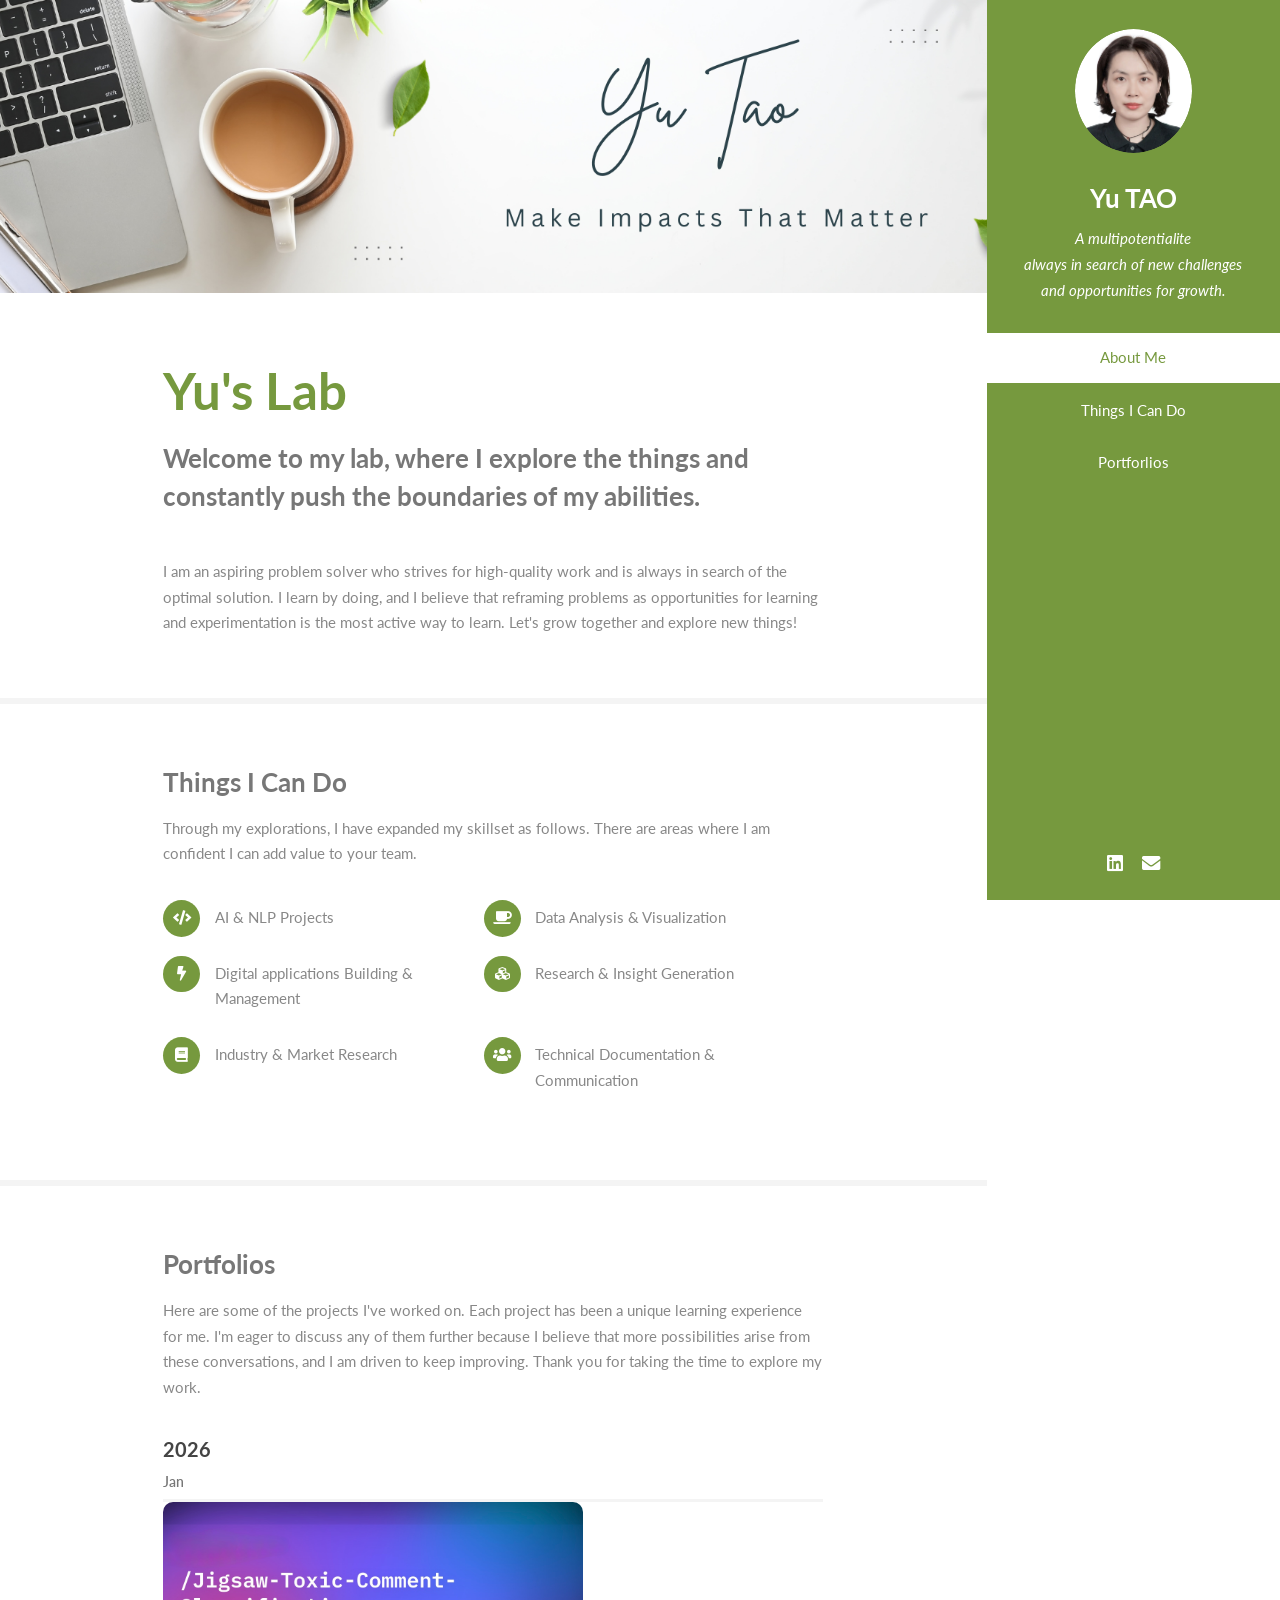
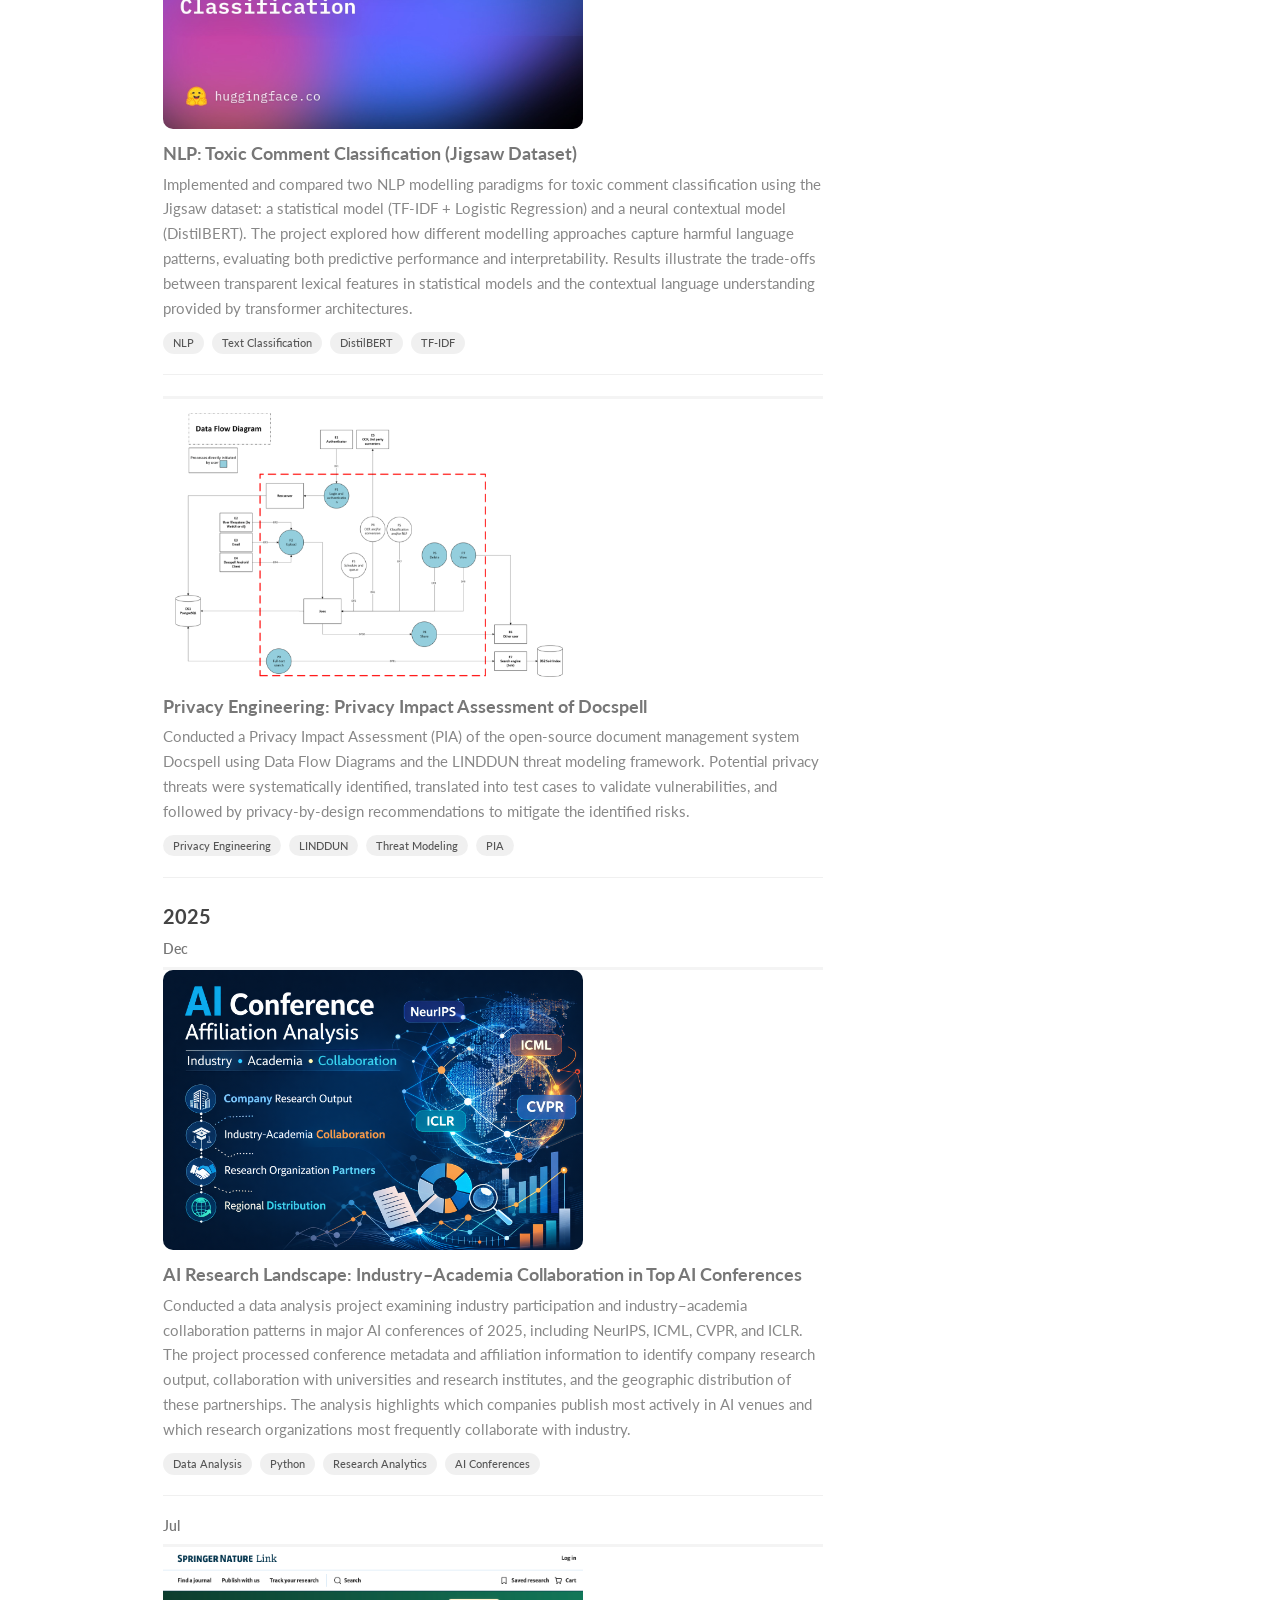
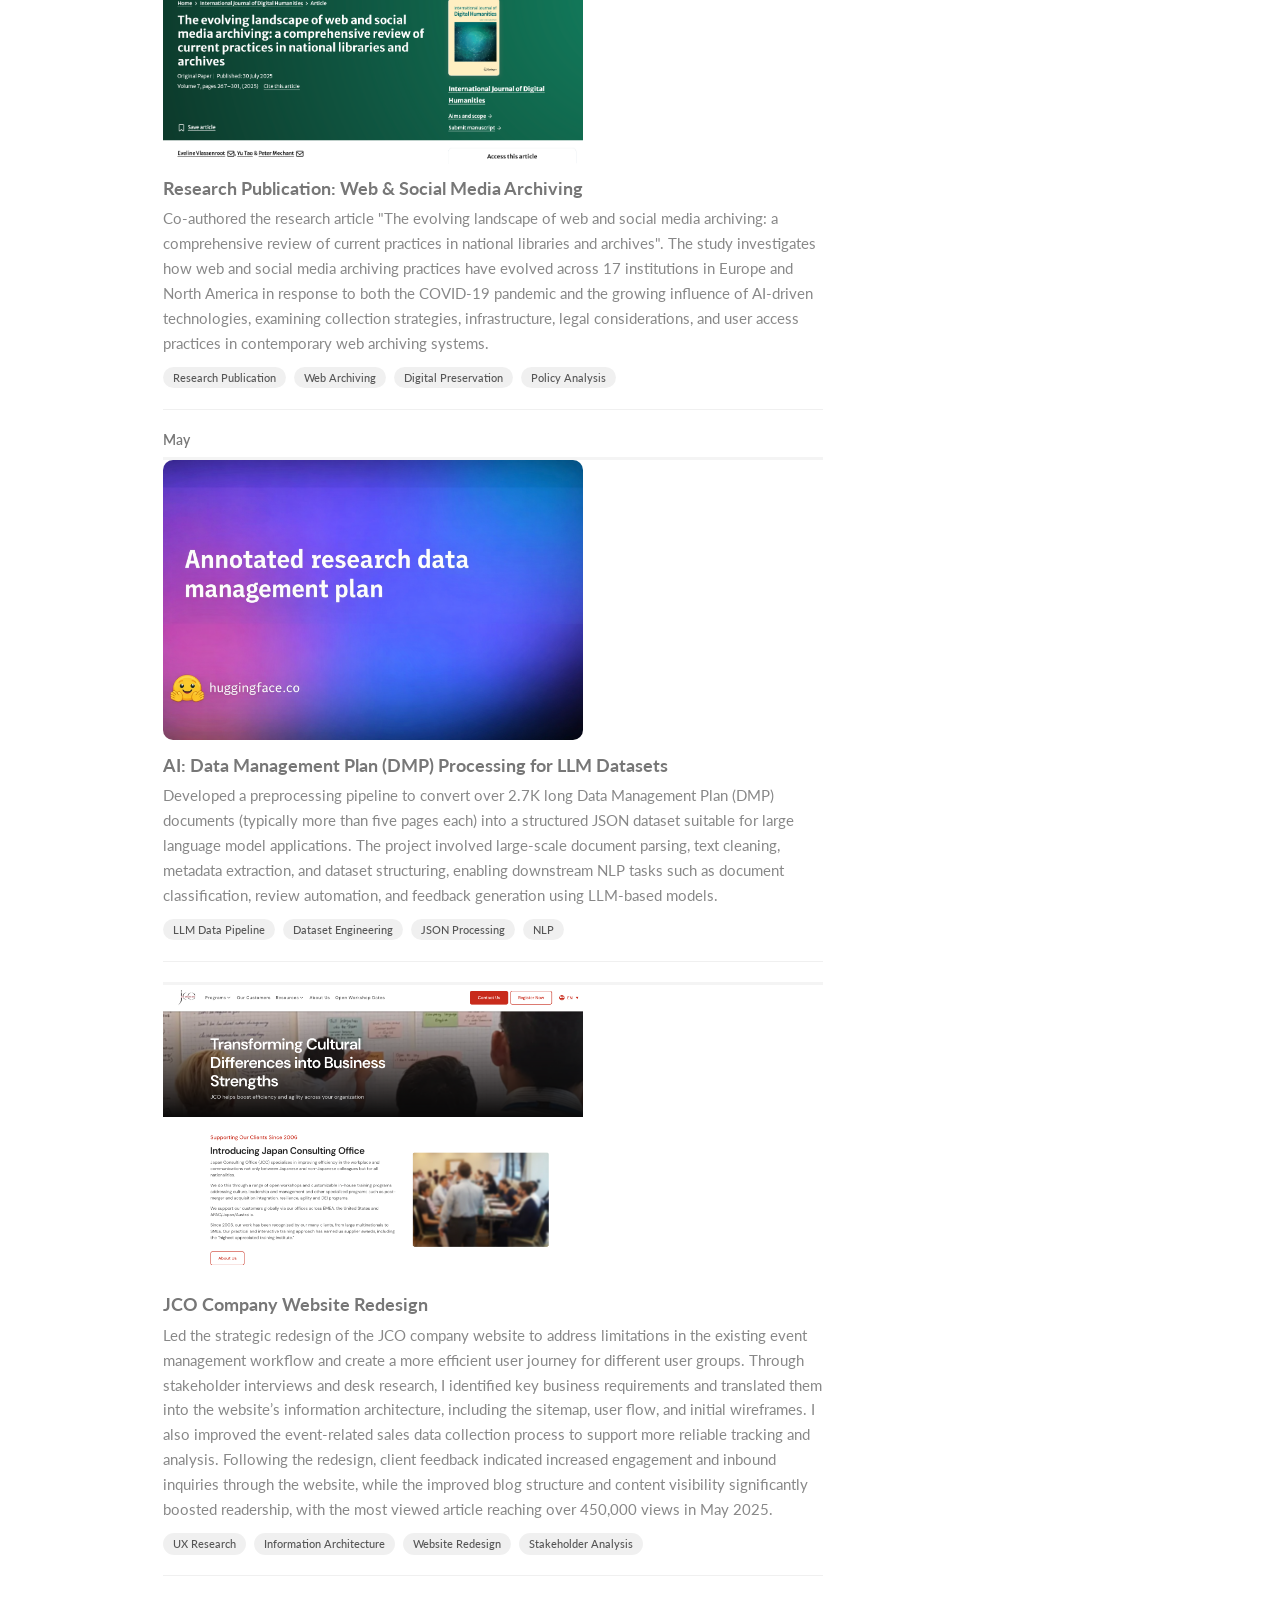
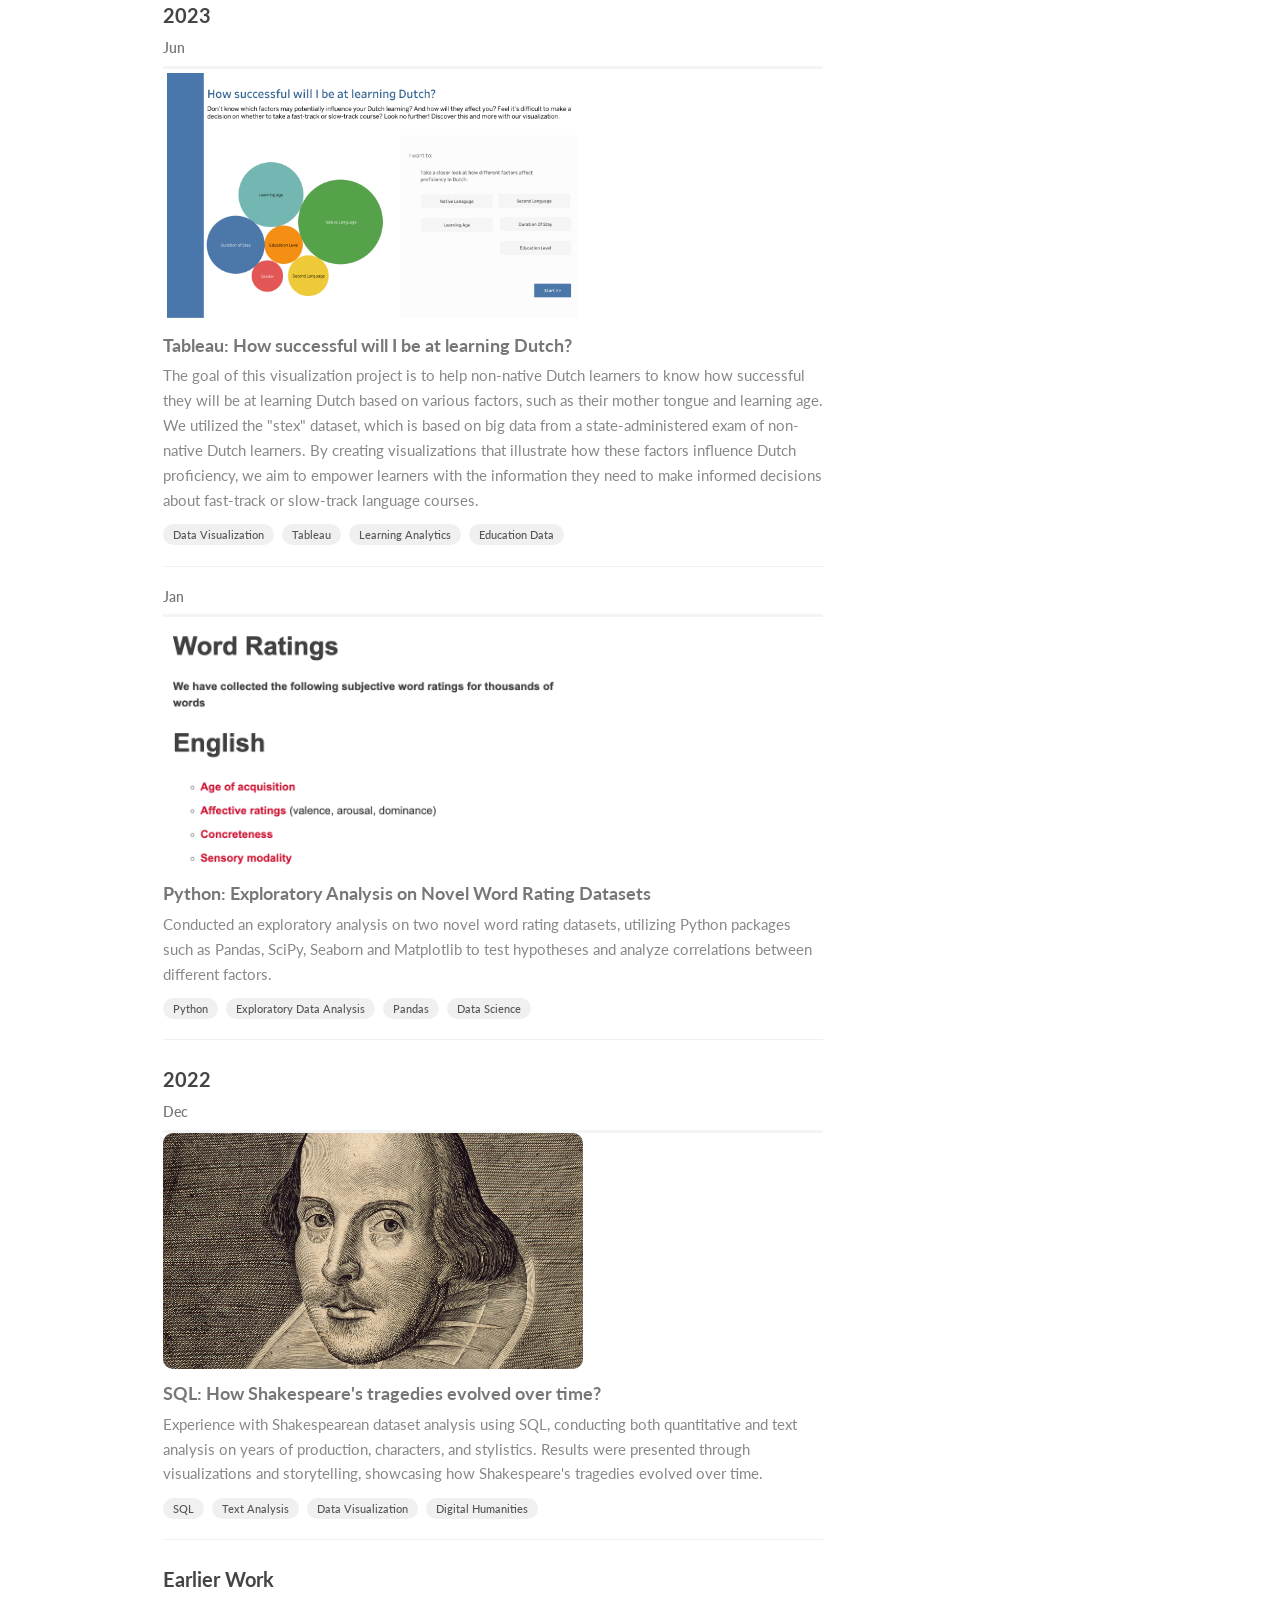
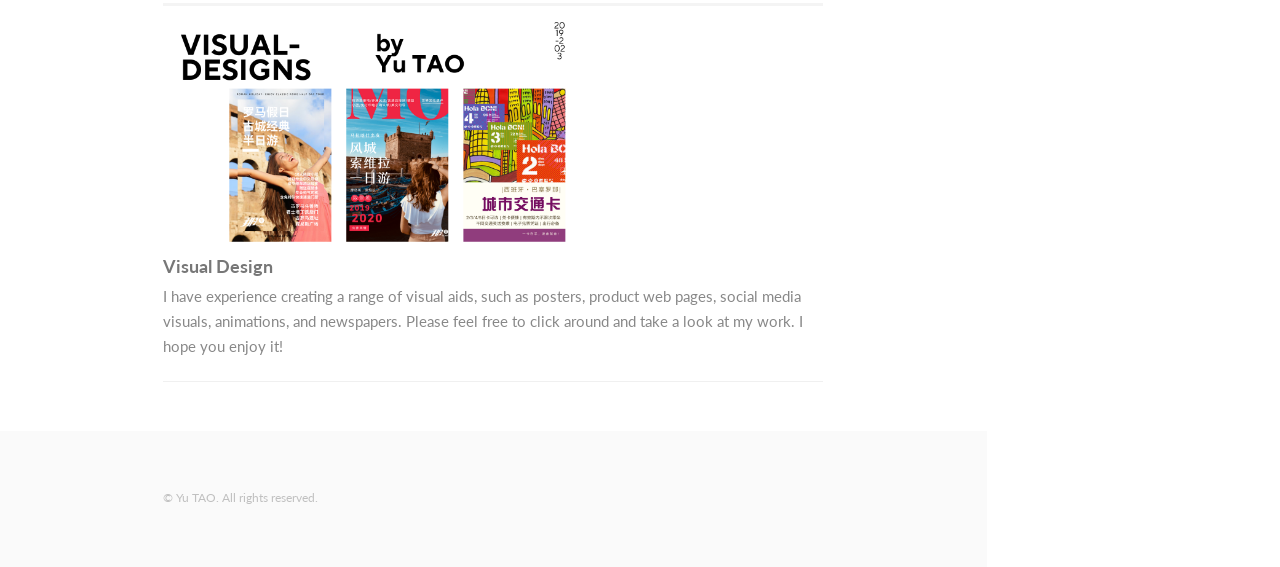
==== index.html @ f04fb4af "Add files via upload" ====
<!DOCTYPE HTML>
<!--
	Yu's Lab by HTML5 UP
	html5up.net | @ajlkn
	Free for personal and commercial use under the CCA 3.0 license (html5up.net/license)
-->
<html>
	<head>
		<title>Yu's Lab by HTML5 UP</title>
		<meta charset="utf-8" />
		<meta name="viewport" content="width=device-width, initial-scale=1, user-scalable=no" />
		<link rel="stylesheet" href="assets/css/main.css" />
	</head>
	<body class="is-preload">

		<!-- Header -->
			<section id="header">
				<header>
					<span class="image avatar"><img src="images/avatar.jpg" alt="" /></span>
					<h1 id="logo"><a href="#">Yu TAO</a></h1>
					<p>A multipotentialite<br /> always in search of new challenges and opportunities for growth.</p>
				</header>
				<nav id="nav">
					<ul>
						<li><a href="#one" class="active">About Me</a></li>
						<li><a href="#two">Things I Can Do</a></li>
						<li><a href="#three">Portforlios</a></li>
					</ul>
				</nav>
				<footer>
					<ul class="icons">
						<li><a href="https://www.linkedin.com/in/~yu-tao/" class="icon brands fa-linkedin"><span class="label">Linkedin</span></a></li>
						<li><a href="mailto:yu.tao@student.kuleuven.be " class="icon solid fa-envelope"><span class="label">Email</span></a></li>
					</ul>
				</footer>
			</section>

		<!-- Wrapper -->
			<div id="wrapper">

				<!-- Main -->
					<div id="main">

						<!-- One -->
							<section id="one">
								<div class="image main" data-position="center">
									<img src="images/banner.png" alt="" />
								</div>
								<div class="container">
									<header class="major">
										<h2>Yu's Lab</h2>
										<p>Welcome to my lab, where I explore the things and constantly push the boundaries of my abilities.</p>
									</header>
									<p>I am an aspiring problem solver who strives for high-quality work and is always in search of the optimal solution. I learn by doing, and I believe that reframing problems as opportunities for learning and experimentation is the most active way to learn. Let's grow together and explore new things!</p>
								</div>
							</section>

						<!-- Two -->
							<section id="two">
								<div class="container">
									<h3>Things I Can Do</h3>
									<p>Through my explorations, I have expanded my skillset as follows. There are areas where I am confident I can add value to your team.</p>
									<ul class="feature-icons">
										<li class="icon solid fa-code"> AI & NLP Projects </li>
										<li class="icon solid fa-coffee"> Data Analysis & Visualization </li>
										<li class="icon solid fa-bolt"> Digital applications Building & Management </li>
										<li class="icon solid fa-cubes"> Research & Insight Generation </li>
										<li class="icon solid fa-book"> Industry & Market Research </li>
										<li class="icon solid fa-users"> Technical Documentation & Communication </li>
									</ul>
								</div>
							</section>

						<!-- Three -->
							<section id="three">
								<div class="container">	
								<h3>Portfolios</h3>
								
								<p>
								Here are some of the projects I've worked on. Each project has been a unique learning experience for me.
								I'm eager to discuss any of them further because I believe that more possibilities arise from these
								conversations, and I am driven to keep improving. Thank you for taking the time to explore my work.
								</p>
								
								<div class="features">
								
								<div class="year-divider">2026</div>
								
								<div class="month-divider">Jan</div>
								
								<article>
								<a href="https://github.com/Yu-Tao-5/Recent-Work/blob/main/Jigsaw_Toxic_Comment_dataset_Yu_TAO.ipynb" class="image">
								<img src="images/Jigsaw-Toxic-Comment-Classification.jpg" alt="">
								</a>
								<div class="inner">
								<h4>
								<a href="https://github.com/Yu-Tao-5/Recent-Work/blob/main/Jigsaw_Toxic_Comment_dataset_Yu_TAO.ipynb">
								NLP: Toxic Comment Classification (Jigsaw Dataset)
								</a>
								</h4>
								<p>
								Implemented and compared two NLP modelling paradigms for toxic comment classification using the
								Jigsaw dataset: a statistical model (TF-IDF + Logistic Regression) and a neural contextual model
								(DistilBERT). The project explored how different modelling approaches capture harmful language
								patterns, evaluating both predictive performance and interpretability. Results illustrate the
								trade-offs between transparent lexical features in statistical models and the contextual language
								understanding provided by transformer architectures.
								</p>
								<div class="tags">
									<span>NLP</span>
									<span>Text Classification</span>
									<span>DistilBERT</span>
									<span>TF-IDF</span>
								</div>
								</div>
								</article>

								<article>
								<a href="https://github.com/Yu-Tao-5/Recent-Work/blob/main/dospell%20-%20group26_merged.pdf" class="image">
								<img src="images/privacy.jpg" alt="">
								</a>
								<div class="inner">
								<h4>
								<a href="https://github.com/Yu-Tao-5/Recent-Work/blob/main/dospell%20-%20group26_merged.pdf">
								Privacy Engineering: Privacy Impact Assessment of Docspell
								</a>
								</h4>
								<p>
								Conducted a Privacy Impact Assessment (PIA) of the open-source document management system Docspell
								using Data Flow Diagrams and the LINDDUN threat modeling framework. Potential privacy threats were
								systematically identified, translated into test cases to validate vulnerabilities, and followed by
								privacy-by-design recommendations to mitigate the identified risks.
								</p>
								<div class="tags">
									<span>Privacy Engineering</span>
									<span>LINDDUN</span>
									<span>Threat Modeling</span>
									<span>PIA</span>
									</div>
								</div>
								</article>
								
								<div class="year-divider">2025</div>
								
								<div class="month-divider">Dec</div>
								
								<article>
								<a href="https://github.com/Yu-Tao-5/Recent-Work/tree/main/conference-analysis" class="image">
								<img src="images/AI-conference-analysis.jpg" alt="">
								</a>
								<div class="inner">
								<h4>
								<a href="https://github.com/Yu-Tao-5/Recent-Work/tree/main/conference-analysis">
								AI Research Landscape: Industry–Academia Collaboration in Top AI Conferences
								</a>
								</h4>
								<p>
								Conducted a data analysis project examining industry participation and industry–academia 
								collaboration patterns in major AI conferences of 2025, including NeurIPS, ICML, CVPR, and ICLR. 
								The project processed conference metadata and affiliation information to identify company 
								research output, collaboration with universities and research institutes, and the geographic 
								distribution of these partnerships. The analysis highlights which companies publish most actively in AI venues and which 
								research organizations most frequently collaborate with industry.
								</p>
								<div class="tags">
									<span>Data Analysis</span>
									<span>Python</span>
									<span>Research Analytics</span>
									<span>AI Conferences</span>
									</div>
								</div>
								</article>
								
								<div class="month-divider">Jul</div>
								
								<article>
								<a href="https://rdcu.be/eyBNk" class="image">
								<img src="images/digital-archiving.jpg" alt="">
								</a>
								<div class="inner">
								<h4>
								<a href="https://rdcu.be/eyBNk">
								Research Publication: Web & Social Media Archiving
								</a>
								</h4>
								<p>
								Co-authored the research article "The evolving landscape of web and social media archiving:
								a comprehensive review of current practices in national libraries and archives".
								The study investigates how web and social media archiving practices have evolved across
								17 institutions in Europe and North America in response to both the COVID-19 pandemic
								and the growing influence of AI-driven technologies, examining collection strategies,
								infrastructure, legal considerations, and user access practices in contemporary web archiving systems.
								</p>
								<div class="tags">
									<span>Research Publication</span>
									<span>Web Archiving</span>
									<span>Digital Preservation</span>
									<span>Policy Analysis</span>
									</div>
								</div>
								</article>
								
								
								<div class="month-divider">May</div>

								<article>
								<a href="https://github.com/Yu-Tao-5/DMP" class="image">
								<img src="images/DMP-AI-Processing.jpg" alt="">
								</a>
								<div class="inner">
								<h4>
								<a href="https://github.com/Yu-Tao-5/DMP">
								AI: Data Management Plan (DMP) Processing for LLM Datasets
								</a>
								</h4>
								<p>
								Developed a preprocessing pipeline to convert over 2.7K long Data Management Plan (DMP) documents 
								(typically more than five pages each) into a structured JSON dataset suitable for large language 
								model applications. The project involved large-scale document parsing, text cleaning, metadata 
								extraction, and dataset structuring, enabling downstream NLP tasks such as document classification, 
								review automation, and feedback generation using LLM-based models.
								</p>
								<div class="tags">
									<span>LLM Data Pipeline</span>
									<span>Dataset Engineering</span>
									<span>JSON Processing</span>
									<span>NLP</span>
									</div>
								</div>
								</article>
								
								<article>
								<a href="https://www.japanconsultingoffice.com" class="image">
								<img src="images/jco.jpg" alt="">
								</a>
								<div class="inner">
								<h4>
								<a href="https://www.japanconsultingoffice.com">
								JCO Company Website Redesign
								</a>
								</h4>
								<p>
								Led the strategic redesign of the JCO company website to address limitations in the existing event
								management workflow and create a more efficient user journey for different user groups. Through
								stakeholder interviews and desk research, I identified key business requirements and translated them
								into the website’s information architecture, including the sitemap, user flow, and initial wireframes.
								I also improved the event-related sales data collection process to support more reliable tracking and
								analysis. Following the redesign, client feedback indicated increased engagement and inbound inquiries
								through the website, while the improved blog structure and content visibility significantly boosted
								readership, with the most viewed article reaching over 450,000 views in May 2025.
								</p>
								<div class="tags">
									<span>UX Research</span>
									<span>Information Architecture</span>
									<span>Website Redesign</span>
									<span>Stakeholder Analysis</span>
									</div>
								</div>
								</article>
								
								
								<div class="year-divider">2023</div>
								
								<div class="month-divider">Jun</div>
								
								<article>
								<a href="https://github.com/Yu-Tao-5/Recent-Work/tree/main/Data_Visualization_Project" class="image">
								<img src="images/pic05.png" alt="">
								</a>
								<div class="inner">
								<h4>
								<a href="https://github.com/Yu-Tao-5/Recent-Work/tree/main/Data_Visualization_Project">
								Tableau: How successful will I be at learning Dutch?
								</a>
								</h4>
								<p>
								The goal of this visualization project is to help non-native Dutch learners to know how successful
								they will be at learning Dutch based on various factors, such as their mother tongue and learning age.
								We utilized the "stex" dataset, which is based on big data from a state-administered exam of non-native
								Dutch learners. By creating visualizations that illustrate how these factors influence Dutch
								proficiency, we aim to empower learners with the information they need to make informed decisions
								about fast-track or slow-track language courses.
								</p>
								<div class="tags">
									<span>Data Visualization</span>
									<span>Tableau</span>
									<span>Learning Analytics</span>
									<span>Education Data</span>
									</div>
								</div>
								</article>
								
								
								<div class="month-divider">Jan</div>
								
								<article>
								<a href="https://github.com/Yu-Tao-5/Recent-Work/blob/main/Project_Yu_TAO.ipynb" class="image">
								<img src="images/pic02.png" alt="">
								</a>
								<div class="inner">
								<h4>
								<a href="https://github.com/Yu-Tao-5/Recent-Work/blob/main/Project_Yu_TAO.ipynb">
								Python: Exploratory Analysis on Novel Word Rating Datasets
								</a>
								</h4>
								<p>
								Conducted an exploratory analysis on two novel word rating datasets, utilizing Python packages such
								as Pandas, SciPy, Seaborn and Matplotlib to test hypotheses and analyze correlations between
								different factors.
								</p>
								<div class="tags">
									<span>Python</span>
									<span>Exploratory Data Analysis</span>
									<span>Pandas</span>
									<span>Data Science</span>
									</div>
								</div>
								</article>
								
								
								<div class="year-divider">2022</div>
								
								<div class="month-divider">Dec</div>
								
								<article>
								<a href="https://github.com/Yu-Tao-5/Recent-Work/blob/main/Final_Project_Shakespeare.ipynb" class="image">
								<img src="images/pic01.jpg" alt="">
								</a>
								<div class="inner">
								<h4>
								<a href="https://github.com/Yu-Tao-5/Recent-Work/blob/main/Final_Project_Shakespeare.ipynb">
								SQL: How Shakespeare's tragedies evolved over time?
								</a>
								</h4>
								<p>
								Experience with Shakespearean dataset analysis using SQL, conducting both quantitative and text
								analysis on years of production, characters, and stylistics. Results were presented through
								visualizations and storytelling, showcasing how Shakespeare's tragedies evolved over time.
								</p>
								<div class="tags">
									<span>SQL</span>
									<span>Text Analysis</span>
									<span>Data Visualization</span>
									<span>Digital Humanities</span>
									</div>
								</div>
								</article>
								
								
								<div class="year-divider">Earlier Work</div>
								
								<article>
								<a href="https://yutao.my.canva.site" class="image">
								<img src="images/pic06.png" alt="">
								</a>
								<div class="inner">
								<h4>
								<a href="https://yutao.my.canva.site">
								Visual Design
								</a>
								</h4>
								<p>
								I have experience creating a range of visual aids, such as posters, product web pages,
								social media visuals, animations, and newspapers. Please feel free to click around and
								take a look at my work. I hope you enjoy it!
								</p>
								</div>
								</article>
								
								
								</div>
								</div>
								</section>

						<!-- Five -->
						<!--
							<section id="five">
								<div class="container">
									<h3>Elements</h3>
									<section>
										<h4>Text</h4>
							
										<p>This is <b>bold</b> and this is <strong>strong</strong>. This is <i>italic</i> and this is <em>emphasized</em>.
										This is <sup>superscript</sup> text and this is <sub>subscript</sub> text.
										This is <u>underlined</u> and this is code: <code>for (;;) { ... }</code>. Finally, <a href="#">this is a link</a>.</p>
										<hr />
										<header>
											<h4>Heading with a Subtitle</h4>
											<p>Lorem ipsum dolor sit amet nullam id egestas urna aliquam</p>
										</header>
										<p>Nunc lacinia ante nunc ac lobortis. Interdum adipiscing gravida odio porttitor sem non mi integer non faucibus ornare mi ut ante amet placerat aliquet. Volutpat eu sed ante lacinia sapien lorem accumsan varius montes viverra nibh in adipiscing blandit tempus accumsan.</p>
										<header>
											<h5>Heading with a Subtitle</h5>
											<p>Lorem ipsum dolor sit amet nullam id egestas urna aliquam</p>
										</header>
										<p>Nunc lacinia ante nunc ac lobortis. Interdum adipiscing gravida odio porttitor sem non mi integer non faucibus ornare mi ut ante amet placerat aliquet. Volutpat eu sed ante lacinia sapien lorem accumsan varius montes viverra nibh in adipiscing blandit tempus accumsan.</p>
										<hr />
										<h2>Heading Level 2</h2>
										<h3>Heading Level 3</h3>
										<h4>Heading Level 4</h4>
										<h5>Heading Level 5</h5>
										<h6>Heading Level 6</h6>
										<hr />
										<h5>Blockquote</h5>
										<blockquote>Fringilla nisl. Donec accumsan interdum nisi, quis tincidunt felis sagittis eget tempus euismod. Vestibulum ante ipsum primis in faucibus vestibulum. Blandit adipiscing eu felis iaculis volutpat ac adipiscing accumsan faucibus. Vestibulum ante ipsum primis in faucibus lorem ipsum dolor sit amet nullam adipiscing eu felis.</blockquote>
										<h5>Preformatted</h5>
										<pre><code>i = 0;

while (!deck.isInOrder()) {
    print 'Iteration ' + i;
    deck.shuffle();
    i++;
}

print 'It took ' + i + ' iterations to sort the deck.';</code></pre>
									</section>

									<section>
										<h4>Lists</h4>
										<div class="row">
											<div class="col-6 col-12-xsmall">
												<h5>Unordered</h5>
												<ul>
													<li>Dolor pulvinar etiam magna etiam.</li>
													<li>Sagittis adipiscing lorem eleifend.</li>
													<li>Felis enim feugiat dolore viverra.</li>
												</ul>
												<h5>Alternate</h5>
												<ul class="alt">
													<li>Dolor pulvinar etiam magna etiam.</li>
													<li>Sagittis adipiscing lorem eleifend.</li>
													<li>Felis enim feugiat dolore viverra.</li>
												</ul>
											</div>
											<div class="col-6 col-12-xsmall">
												<h5>Ordered</h5>
												<ol>
													<li>Dolor pulvinar etiam magna etiam.</li>
													<li>Etiam vel felis at lorem sed viverra.</li>
													<li>Felis enim feugiat dolore viverra.</li>
													<li>Dolor pulvinar etiam magna etiam.</li>
													<li>Etiam vel felis at lorem sed viverra.</li>
													<li>Felis enim feugiat dolore viverra.</li>
												</ol>
												<h5>Icons</h5>
												<ul class="icons">
													<li><a href="#" class="icon brands fa-twitter"><span class="label">Twitter</span></a></li>
													<li><a href="#" class="icon brands fa-facebook-f"><span class="label">Facebook</span></a></li>
													<li><a href="#" class="icon brands fa-instagram"><span class="label">Instagram</span></a></li>
													<li><a href="#" class="icon brands fa-github"><span class="label">Github</span></a></li>
													<li><a href="#" class="icon brands fa-dribbble"><span class="label">Dribbble</span></a></li>
													<li><a href="#" class="icon brands fa-tumblr"><span class="label">Tumblr</span></a></li>
												</ul>
											</div>
										</div>
										<h5>Actions</h5>
										<ul class="actions">
											<li><a href="#" class="button primary">Default</a></li>
											<li><a href="#" class="button">Default</a></li>
											<li><a href="#" class="button alt">Default</a></li>
										</ul>
										<ul class="actions small">
											<li><a href="#" class="button primary small">Small</a></li>
											<li><a href="#" class="button small">Small</a></li>
											<li><a href="#" class="button alt small">Small</a></li>
										</ul>
										<div class="row">
											<div class="col-3 col-6-medium col-12-xsmall">
												<ul class="actions stacked">
													<li><a href="#" class="button primary">Default</a></li>
													<li><a href="#" class="button">Default</a></li>
													<li><a href="#" class="button alt">Default</a></li>
												</ul>
											</div>
											<div class="col-3 col-6 col-12-xsmall">
												<ul class="actions stacked">
													<li><a href="#" class="button primary small">Small</a></li>
													<li><a href="#" class="button small">Small</a></li>
													<li><a href="#" class="button alt small">Small</a></li>
												</ul>
											</div>
											<div class="col-3 col-6-medium col-12-xsmall">
												<ul class="actions stacked">
													<li><a href="#" class="button primary fit">Default</a></li>
													<li><a href="#" class="button fit">Default</a></li>
													<li><a href="#" class="button alt fit">Default</a></li>
												</ul>
											</div>
											<div class="col-3 col-6-medium col-12-xsmall">
												<ul class="actions stacked">
													<li><a href="#" class="button primary small fit">Small</a></li>
													<li><a href="#" class="button small fit">Small</a></li>
													<li><a href="#" class="button alt small fit">Small</a></li>
												</ul>
											</div>
										</div>
									</section>

									<section>
										<h4>Table</h4>
										<h5>Default</h5>
										<div class="table-wrapper">
											<table>
												<thead>
													<tr>
														<th>Name</th>
														<th>Description</th>
														<th>Price</th>
													</tr>
												</thead>
												<tbody>
													<tr>
														<td>Item One</td>
														<td>Ante turpis integer aliquet porttitor.</td>
														<td>29.99</td>
													</tr>
													<tr>
														<td>Item Two</td>
														<td>Vis ac commodo adipiscing arcu aliquet.</td>
														<td>19.99</td>
													</tr>
													<tr>
														<td>Item Three</td>
														<td> Morbi faucibus arcu accumsan lorem.</td>
														<td>29.99</td>
													</tr>
													<tr>
														<td>Item Four</td>
														<td>Vitae integer tempus condimentum.</td>
														<td>19.99</td>
													</tr>
													<tr>
														<td>Item Five</td>
														<td>Ante turpis integer aliquet porttitor.</td>
														<td>29.99</td>
													</tr>
												</tbody>
												<tfoot>
													<tr>
														<td colspan="2"></td>
														<td>100.00</td>
													</tr>
												</tfoot>
											</table>
										</div>

										<h5>Alternate</h5>
										<div class="table-wrapper">
											<table class="alt">
												<thead>
													<tr>
														<th>Name</th>
														<th>Description</th>
														<th>Price</th>
													</tr>
												</thead>
												<tbody>
													<tr>
														<td>Item One</td>
														<td>Ante turpis integer aliquet porttitor.</td>
														<td>29.99</td>
													</tr>
													<tr>
														<td>Item Two</td>
														<td>Vis ac commodo adipiscing arcu aliquet.</td>
														<td>19.99</td>
													</tr>
													<tr>
														<td>Item Three</td>
														<td> Morbi faucibus arcu accumsan lorem.</td>
														<td>29.99</td>
													</tr>
													<tr>
														<td>Item Four</td>
														<td>Vitae integer tempus condimentum.</td>
														<td>19.99</td>
													</tr>
													<tr>
														<td>Item Five</td>
														<td>Ante turpis integer aliquet porttitor.</td>
														<td>29.99</td>
													</tr>
												</tbody>
												<tfoot>
													<tr>
														<td colspan="2"></td>
														<td>100.00</td>
													</tr>
												</tfoot>
											</table>
										</div>
									</section>

									<section>
										<h4>Buttons</h4>
										<ul class="actions">
											<li><a href="#" class="button primary">Primary</a></li>
											<li><a href="#" class="button">Default</a></li>
											<li><a href="#" class="button alt">Alternate</a></li>
										</ul>
										<ul class="actions">
											<li><a href="#" class="button primary large">Large</a></li>
											<li><a href="#" class="button">Default</a></li>
											<li><a href="#" class="button alt small">Small</a></li>
										</ul>
										<ul class="actions fit">
											<li><a href="#" class="button primary fit">Fit</a></li>
											<li><a href="#" class="button fit">Fit</a></li>
											<li><a href="#" class="button alt fit">Fit</a></li>
										</ul>
										<ul class="actions fit small">
											<li><a href="#" class="button primary fit small">Fit + Small</a></li>
											<li><a href="#" class="button fit small">Fit + Small</a></li>
											<li><a href="#" class="button alt fit small">Fit + Small</a></li>
										</ul>
										<ul class="actions">
											<li><a href="#" class="button primary icon solid fa-download">Icon</a></li>
											<li><a href="#" class="button icon solid fa-download">Icon</a></li>
											<li><a href="#" class="button alt icon solid fa-check">Icon</a></li>
										</ul>
										<ul class="actions">
											<li><span class="button primary disabled">Primary</span></li>
											<li><span class="button disabled">Default</span></li>
											<li><span class="button alt disabled">Alternate</span></li>
										</ul>
									</section>

									<section>
										<h4>Form</h4>
										<form method="post" action="#">
											<div class="row gtr-uniform">
												<div class="col-6 col-12-xsmall">
													<input type="text" name="demo-name" id="demo-name" value="" placeholder="Name" />
												</div>
												<div class="col-6 col-12-xsmall">
													<input type="email" name="demo-email" id="demo-email" value="" placeholder="Email" />
												</div>
												<div class="col-12">
													<select name="demo-category" id="demo-category">
														<option value="">- Category -</option>
														<option value="1">Manufacturing</option>
														<option value="1">Shipping</option>
														<option value="1">Administration</option>
														<option value="1">Human Resources</option>
													</select>
												</div>
												<div class="col-4 col-12-medium">
													<input type="radio" id="demo-priority-low" name="demo-priority" checked>
													<label for="demo-priority-low">Low Priority</label>
												</div>
												<div class="col-4 col-12-medium">
													<input type="radio" id="demo-priority-normal" name="demo-priority">
													<label for="demo-priority-normal">Normal Priority</label>
												</div>
												<div class="col-4 col-12-medium">
													<input type="radio" id="demo-priority-high" name="demo-priority">
													<label for="demo-priority-high">High Priority</label>
												</div>
												<div class="col-6 col-12-medium">
													<input type="checkbox" id="demo-copy" name="demo-copy">
													<label for="demo-copy">Email me a copy of this message</label>
												</div>
												<div class="col-6 col-12-medium">
													<input type="checkbox" id="demo-human" name="demo-human" checked>
													<label for="demo-human">I am a human and not a robot</label>
												</div>
												<div class="col-12">
													<textarea name="demo-message" id="demo-message" placeholder="Enter your message" rows="6"></textarea>
												</div>
												<div class="col-12">
													<ul class="actions">
														<li><input type="submit" value="Send Message" /></li>
														<li><input type="reset" value="Reset" class="alt" /></li>
													</ul>
												</div>
											</div>
										</form>
									</section>

									<section>
										<h4>Image</h4>
										<h5>Fit</h5>
										<span class="image fit"><img src="images/banner.jpg" alt="" /></span>
										<div class="box alt">
											<div class="row gtr-50 gtr-uniform">
												<div class="col-4"><span class="image fit"><img src="images/pic01.jpg" alt="" /></span></div>
												<div class="col-4"><span class="image fit"><img src="images/pic02.jpg" alt="" /></span></div>
												<div class="col-4"><span class="image fit"><img src="images/pic03.jpg" alt="" /></span></div>
												<div class="col-4"><span class="image fit"><img src="images/pic02.jpg" alt="" /></span></div>
												<div class="col-4"><span class="image fit"><img src="images/pic03.jpg" alt="" /></span></div>
												<div class="col-4"><span class="image fit"><img src="images/pic01.jpg" alt="" /></span></div>
												<div class="col-4"><span class="image fit"><img src="images/pic03.jpg" alt="" /></span></div>
												<div class="col-4"><span class="image fit"><img src="images/pic01.jpg" alt="" /></span></div>
												<div class="col-4"><span class="image fit"><img src="images/pic02.jpg" alt="" /></span></div>
											</div>
										</div>
										<h5>Left &amp; Right</h5>
										<p><span class="image left"><img src="images/avatar.jpg" alt="" /></span>Fringilla nisl. Donec accumsan interdum nisi, quis tincidunt felis sagittis eget. tempus euismod. Vestibulum ante ipsum primis in faucibus vestibulum. Blandit adipiscing eu felis iaculis volutpat ac adipiscing accumsan eu faucibus. Integer ac pellentesque praesent tincidunt felis sagittis eget. tempus euismod. Vestibulum ante ipsum primis in faucibus vestibulum. Blandit adipiscing eu felis iaculis volutpat ac adipiscing accumsan eu faucibus. Integer ac pellentesque praesent. Donec accumsan interdum nisi, quis tincidunt felis sagittis eget. tempus euismod. Vestibulum ante ipsum primis in faucibus vestibulum. Blandit adipiscing eu felis iaculis volutpat ac adipiscing accumsan eu faucibus. Integer ac pellentesque praesent tincidunt felis sagittis eget. tempus euismod. Vestibulum ante ipsum primis in faucibus vestibulum. Blandit adipiscing eu felis iaculis volutpat ac adipiscing accumsan eu faucibus. Integer ac pellentesque praesent.</p>
										<p><span class="image right"><img src="images/avatar.jpg" alt="" /></span>Fringilla nisl. Donec accumsan interdum nisi, quis tincidunt felis sagittis eget. tempus euismod. Vestibulum ante ipsum primis in faucibus vestibulum. Blandit adipiscing eu felis iaculis volutpat ac adipiscing accumsan eu faucibus. Integer ac pellentesque praesent tincidunt felis sagittis eget. tempus euismod. Vestibulum ante ipsum primis in faucibus vestibulum. Blandit adipiscing eu felis iaculis volutpat ac adipiscing accumsan eu faucibus. Integer ac pellentesque praesent. Donec accumsan interdum nisi, quis tincidunt felis sagittis eget. tempus euismod. Vestibulum ante ipsum primis in faucibus vestibulum. Blandit adipiscing eu felis iaculis volutpat ac adipiscing accumsan eu faucibus. Integer ac pellentesque praesent tincidunt felis sagittis eget. tempus euismod. Vestibulum ante ipsum primis in faucibus vestibulum. Blandit adipiscing eu felis iaculis volutpat ac adipiscing accumsan eu faucibus. Integer ac pellentesque praesent.</p>
									</section>

								</div>
							</section>
						-->

					</div>

				<!-- Footer -->
					<section id="footer">
						<div class="container">
							<ul class="copyright">
								<li>&copy; Yu TAO. All rights reserved.</li>
							</ul>
						</div>
					</section>

			</div>

		<!-- Scripts -->
			<script src="assets/js/jquery.min.js"></script>
			<script src="assets/js/jquery.scrollex.min.js"></script>
			<script src="assets/js/jquery.scrolly.min.js"></script>
			<script src="assets/js/browser.min.js"></script>
			<script src="assets/js/breakpoints.min.js"></script>
			<script src="assets/js/util.js"></script>
			<script src="assets/js/main.js"></script>

	</body>
</html>
---- assets/css/main.css ----
@import url("fontawesome-all.min.css");
@import url("https://fonts.googleapis.com/css?family=Lato:400,400italic,700,700italic|Source+Code+Pro:400");

/*
	Read Only by HTML5 UP
	html5up.net | @ajlkn
	Free for personal and commercial use under the CCA 3.0 license (html5up.net/license)
*/

html, body, div, span, applet, object,
iframe, h1, h2, h3, h4, h5, h6, p, blockquote,
pre, a, abbr, acronym, address, big, cite,
code, del, dfn, em, img, ins, kbd, q, s, samp,
small, strike, strong, sub, sup, tt, var, b,
u, i, center, dl, dt, dd, ol, ul, li, fieldset,
form, label, legend, table, caption, tbody,
tfoot, thead, tr, th, td, article, aside,
canvas, details, embed, figure, figcaption,
footer, header, hgroup, menu, nav, output, ruby,
section, summary, time, mark, audio, video {
	margin: 0;
	padding: 0;
	border: 0;
	font-size: 100%;
	font: inherit;
	vertical-align: baseline;}

article, aside, details, figcaption, figure,
footer, header, hgroup, menu, nav, section {
	display: block;}

body {
	line-height: 1;
}

ol, ul {
	list-style: none;
}

blockquote, q {
	quotes: none;
}

	blockquote:before, blockquote:after, q:before, q:after {
		content: '';
		content: none;
	}

table {
	border-collapse: collapse;
	border-spacing: 0;
}

body {
	-webkit-text-size-adjust: none;
}

mark {
	background-color: transparent;
	color: inherit;
}

input::-moz-focus-inner {
	border: 0;
	padding: 0;
}

input, select, textarea {
	-moz-appearance: none;
	-webkit-appearance: none;
	-ms-appearance: none;
	appearance: none;
}

/* Basic */

	html {
		box-sizing: border-box;
	}

	*, *:before, *:after {
		box-sizing: inherit;
	}

	body {
		background: #fff;
	}

		body.is-preload *, body.is-preload *:before, body.is-preload *:after {
			-moz-animation: none !important;
			-webkit-animation: none !important;
			-ms-animation: none !important;
			animation: none !important;
			-moz-transition: none !important;
			-webkit-transition: none !important;
			-ms-transition: none !important;
			transition: none !important;
		}

	body, input, select, textarea {
		color: #888;
		font-family: "Lato", sans-serif;
		font-size: 16pt;
		font-weight: 400;
		line-height: 1.75em;
	}

	a {
		-moz-transition: color 0.2s ease-in-out, border-color 0.2s ease-in-out;
		-webkit-transition: color 0.2s ease-in-out, border-color 0.2s ease-in-out;
		-ms-transition: color 0.2s ease-in-out, border-color 0.2s ease-in-out;
		transition: color 0.2s ease-in-out, border-color 0.2s ease-in-out;
		border-bottom: solid 1px #e4e4e4;
		color: inherit;
		text-decoration: none;
	}

		a:hover {
			border-bottom-color: transparent;
			color: #76993e  !important;
		}

	strong, b {
		color: #777;
		font-weight: 700;
	}

	em, i {
		font-style: italic;
	}

	p {
		margin: 0 0 2.25em 0;
	}

	h1, h2, h3, h4, h5, h6 {
		color: #777;
		font-weight: 700;
		line-height: 1em;
		margin: 0 0 0.5625em 0;
	}

		h1 a, h2 a, h3 a, h4 a, h5 a, h6 a {
			border: 0;
			color: inherit;
			text-decoration: none;
		}

	h2 {
		font-size: 2em;
		line-height: 1.5em;
	}

	h3 {
		font-size: 1.75em;
		line-height: 1.5em;
	}

	h4 {
		font-size: 1.25em;
		line-height: 1.5em;
	}

	h5 {
		font-size: 0.9em;
		line-height: 1.5em;
	}

	h6 {
		font-size: 0.7em;
		line-height: 1.5em;
	}

	sub {
		font-size: 0.8em;
		position: relative;
		top: 0.5em;
	}

	sup {
		font-size: 0.8em;
		position: relative;
		top: -0.5em;
	}

	hr {
		border: 0;
		border-bottom: solid 2px #f4f4f4;
		margin: 2.25em 0;
	}

		hr.major {
			margin: 3.375em 0;
		}

	blockquote {
		border-left: solid 8px #e4e4e4;
		font-style: italic;
		margin: 0 0 2.25em 0;
		padding: 0.5em 0 0.5em 2em;
	}

	code {
		background: #555;
		border-radius: 5px;
		color: #fff;
		font-family: "Source Code Pro", monospace;
		font-size: 0.9em;
		margin: 0 0.25em;
		padding: 0.25em 0.65em;
	}

	pre {
		font-family: "Source Code Pro", monospace;
		font-size: 0.9em;
		margin: 0 0 2.25em 0;
	}

		pre code {
			-webkit-overflow-scrolling: touch;
			display: block;
			line-height: 1.5em;
			overflow-x: auto;
			padding: 1em 1.5em;
		}

	.align-left {
		text-align: left;
	}

	.align-center {
		text-align: center;
	}

	.align-right {
		text-align: right;
	}

/* Row */

	.row {
		display: flex;
		flex-wrap: wrap;
		box-sizing: border-box;
		align-items: stretch;
	}

		.row > * {
			box-sizing: border-box;
		}

		.row.gtr-uniform > * > :last-child {
			margin-bottom: 0;
		}

		.row.aln-left {
			justify-content: flex-start;
		}

		.row.aln-center {
			justify-content: center;
		}

		.row.aln-right {
			justify-content: flex-end;
		}

		.row.aln-top {
			align-items: flex-start;
		}

		.row.aln-middle {
			align-items: center;
		}

		.row.aln-bottom {
			align-items: flex-end;
		}

		.row > .imp {
			order: -1;
		}

		.row > .col-1 {
			width: 8.33333%;
		}

		.row > .off-1 {
			margin-left: 8.33333%;
		}

		.row > .col-2 {
			width: 16.66667%;
		}

		.row > .off-2 {
			margin-left: 16.66667%;
		}

		.row > .col-3 {
			width: 25%;
		}

		.row > .off-3 {
			margin-left: 25%;
		}

		.row > .col-4 {
			width: 33.33333%;
		}

		.row > .off-4 {
			margin-left: 33.33333%;
		}

		.row > .col-5 {
			width: 41.66667%;
		}

		.row > .off-5 {
			margin-left: 41.66667%;
		}

		.row > .col-6 {
			width: 50%;
		}

		.row > .off-6 {
			margin-left: 50%;
		}

		.row > .col-7 {
			width: 58.33333%;
		}

		.row > .off-7 {
			margin-left: 58.33333%;
		}

		.row > .col-8 {
			width: 66.66667%;
		}

		.row > .off-8 {
			margin-left: 66.66667%;
		}

		.row > .col-9 {
			width: 75%;
		}

		.row > .off-9 {
			margin-left: 75%;
		}

		.row > .col-10 {
			width: 83.33333%;
		}

		.row > .off-10 {
			margin-left: 83.33333%;
		}

		.row > .col-11 {
			width: 91.66667%;
		}

		.row > .off-11 {
			margin-left: 91.66667%;
		}

		.row > .col-12 {
			width: 100%;
		}

		.row > .off-12 {
			margin-left: 100%;
		}

		.row.gtr-0 {
			margin-top: 0;
			margin-left: 0em;
		}

			.row.gtr-0 > * {
				padding: 0 0 0 0em;
			}

			.row.gtr-0.gtr-uniform {
				margin-top: 0em;
			}

				.row.gtr-0.gtr-uniform > * {
					padding-top: 0em;
				}

		.row.gtr-25 {
			margin-top: 0;
			margin-left: -0.5em;
		}

			.row.gtr-25 > * {
				padding: 0 0 0 0.5em;
			}

			.row.gtr-25.gtr-uniform {
				margin-top: -0.5em;
			}

				.row.gtr-25.gtr-uniform > * {
					padding-top: 0.5em;
				}

		.row.gtr-50 {
			margin-top: 0;
			margin-left: -1em;
		}

			.row.gtr-50 > * {
				padding: 0 0 0 1em;
			}

			.row.gtr-50.gtr-uniform {
				margin-top: -1em;
			}

				.row.gtr-50.gtr-uniform > * {
					padding-top: 1em;
				}

		.row {
			margin-top: 0;
			margin-left: -2em;
		}

			.row > * {
				padding: 0 0 0 2em;
			}

			.row.gtr-uniform {
				margin-top: -2em;
			}

				.row.gtr-uniform > * {
					padding-top: 2em;
				}

		.row.gtr-150 {
			margin-top: 0;
			margin-left: -3em;
		}

			.row.gtr-150 > * {
				padding: 0 0 0 3em;
			}

			.row.gtr-150.gtr-uniform {
				margin-top: -3em;
			}

				.row.gtr-150.gtr-uniform > * {
					padding-top: 3em;
				}

		.row.gtr-200 {
			margin-top: 0;
			margin-left: -4em;
		}

			.row.gtr-200 > * {
				padding: 0 0 0 4em;
			}

			.row.gtr-200.gtr-uniform {
				margin-top: -4em;
			}

				.row.gtr-200.gtr-uniform > * {
					padding-top: 4em;
				}

		@media screen and (max-width: 1680px) {

			.row {
				display: flex;
				flex-wrap: wrap;
				box-sizing: border-box;
				align-items: stretch;
			}

				.row > * {
					box-sizing: border-box;
				}

				.row.gtr-uniform > * > :last-child {
					margin-bottom: 0;
				}

				.row.aln-left {
					justify-content: flex-start;
				}

				.row.aln-center {
					justify-content: center;
				}

				.row.aln-right {
					justify-content: flex-end;
				}

				.row.aln-top {
					align-items: flex-start;
				}

				.row.aln-middle {
					align-items: center;
				}

				.row.aln-bottom {
					align-items: flex-end;
				}

				.row > .imp-xlarge {
					order: -1;
				}

				.row > .col-1-xlarge {
					width: 8.33333%;
				}

				.row > .off-1-xlarge {
					margin-left: 8.33333%;
				}

				.row > .col-2-xlarge {
					width: 16.66667%;
				}

				.row > .off-2-xlarge {
					margin-left: 16.66667%;
				}

				.row > .col-3-xlarge {
					width: 25%;
				}

				.row > .off-3-xlarge {
					margin-left: 25%;
				}

				.row > .col-4-xlarge {
					width: 33.33333%;
				}

				.row > .off-4-xlarge {
					margin-left: 33.33333%;
				}

				.row > .col-5-xlarge {
					width: 41.66667%;
				}

				.row > .off-5-xlarge {
					margin-left: 41.66667%;
				}

				.row > .col-6-xlarge {
					width: 50%;
				}

				.row > .off-6-xlarge {
					margin-left: 50%;
				}

				.row > .col-7-xlarge {
					width: 58.33333%;
				}

				.row > .off-7-xlarge {
					margin-left: 58.33333%;
				}

				.row > .col-8-xlarge {
					width: 66.66667%;
				}

				.row > .off-8-xlarge {
					margin-left: 66.66667%;
				}

				.row > .col-9-xlarge {
					width: 75%;
				}

				.row > .off-9-xlarge {
					margin-left: 75%;
				}

				.row > .col-10-xlarge {
					width: 83.33333%;
				}

				.row > .off-10-xlarge {
					margin-left: 83.33333%;
				}

				.row > .col-11-xlarge {
					width: 91.66667%;
				}

				.row > .off-11-xlarge {
					margin-left: 91.66667%;
				}

				.row > .col-12-xlarge {
					width: 100%;
				}

				.row > .off-12-xlarge {
					margin-left: 100%;
				}

				.row.gtr-0 {
					margin-top: 0;
					margin-left: 0em;
				}

					.row.gtr-0 > * {
						padding: 0 0 0 0em;
					}

					.row.gtr-0.gtr-uniform {
						margin-top: 0em;
					}

						.row.gtr-0.gtr-uniform > * {
							padding-top: 0em;
						}

				.row.gtr-25 {
					margin-top: 0;
					margin-left: -0.5em;
				}

					.row.gtr-25 > * {
						padding: 0 0 0 0.5em;
					}

					.row.gtr-25.gtr-uniform {
						margin-top: -0.5em;
					}

						.row.gtr-25.gtr-uniform > * {
							padding-top: 0.5em;
						}

				.row.gtr-50 {
					margin-top: 0;
					margin-left: -1em;
				}

					.row.gtr-50 > * {
						padding: 0 0 0 1em;
					}

					.row.gtr-50.gtr-uniform {
						margin-top: -1em;
					}

						.row.gtr-50.gtr-uniform > * {
							padding-top: 1em;
						}

				.row {
					margin-top: 0;
					margin-left: -2em;
				}

					.row > * {
						padding: 0 0 0 2em;
					}

					.row.gtr-uniform {
						margin-top: -2em;
					}

						.row.gtr-uniform > * {
							padding-top: 2em;
						}

				.row.gtr-150 {
					margin-top: 0;
					margin-left: -3em;
				}

					.row.gtr-150 > * {
						padding: 0 0 0 3em;
					}

					.row.gtr-150.gtr-uniform {
						margin-top: -3em;
					}

						.row.gtr-150.gtr-uniform > * {
							padding-top: 3em;
						}

				.row.gtr-200 {
					margin-top: 0;
					margin-left: -4em;
				}

					.row.gtr-200 > * {
						padding: 0 0 0 4em;
					}

					.row.gtr-200.gtr-uniform {
						margin-top: -4em;
					}

						.row.gtr-200.gtr-uniform > * {
							padding-top: 4em;
						}

		}

		@media screen and (max-width: 1280px) {

			.row {
				display: flex;
				flex-wrap: wrap;
				box-sizing: border-box;
				align-items: stretch;
			}

				.row > * {
					box-sizing: border-box;
				}

				.row.gtr-uniform > * > :last-child {
					margin-bottom: 0;
				}

				.row.aln-left {
					justify-content: flex-start;
				}

				.row.aln-center {
					justify-content: center;
				}

				.row.aln-right {
					justify-content: flex-end;
				}

				.row.aln-top {
					align-items: flex-start;
				}

				.row.aln-middle {
					align-items: center;
				}

				.row.aln-bottom {
					align-items: flex-end;
				}

				.row > .imp-large {
					order: -1;
				}

				.row > .col-1-large {
					width: 8.33333%;
				}

				.row > .off-1-large {
					margin-left: 8.33333%;
				}

				.row > .col-2-large {
					width: 16.66667%;
				}

				.row > .off-2-large {
					margin-left: 16.66667%;
				}

				.row > .col-3-large {
					width: 25%;
				}

				.row > .off-3-large {
					margin-left: 25%;
				}

				.row > .col-4-large {
					width: 33.33333%;
				}

				.row > .off-4-large {
					margin-left: 33.33333%;
				}

				.row > .col-5-large {
					width: 41.66667%;
				}

				.row > .off-5-large {
					margin-left: 41.66667%;
				}

				.row > .col-6-large {
					width: 50%;
				}

				.row > .off-6-large {
					margin-left: 50%;
				}

				.row > .col-7-large {
					width: 58.33333%;
				}

				.row > .off-7-large {
					margin-left: 58.33333%;
				}

				.row > .col-8-large {
					width: 66.66667%;
				}

				.row > .off-8-large {
					margin-left: 66.66667%;
				}

				.row > .col-9-large {
					width: 75%;
				}

				.row > .off-9-large {
					margin-left: 75%;
				}

				.row > .col-10-large {
					width: 83.33333%;
				}

				.row > .off-10-large {
					margin-left: 83.33333%;
				}

				.row > .col-11-large {
					width: 91.66667%;
				}

				.row > .off-11-large {
					margin-left: 91.66667%;
				}

				.row > .col-12-large {
					width: 100%;
				}

				.row > .off-12-large {
					margin-left: 100%;
				}

				.row.gtr-0 {
					margin-top: 0;
					margin-left: 0em;
				}

					.row.gtr-0 > * {
						padding: 0 0 0 0em;
					}

					.row.gtr-0.gtr-uniform {
						margin-top: 0em;
					}

						.row.gtr-0.gtr-uniform > * {
							padding-top: 0em;
						}

				.row.gtr-25 {
					margin-top: 0;
					margin-left: -0.375em;
				}

					.row.gtr-25 > * {
						padding: 0 0 0 0.375em;
					}

					.row.gtr-25.gtr-uniform {
						margin-top: -0.375em;
					}

						.row.gtr-25.gtr-uniform > * {
							padding-top: 0.375em;
						}

				.row.gtr-50 {
					margin-top: 0;
					margin-left: -0.75em;
				}

					.row.gtr-50 > * {
						padding: 0 0 0 0.75em;
					}

					.row.gtr-50.gtr-uniform {
						margin-top: -0.75em;
					}

						.row.gtr-50.gtr-uniform > * {
							padding-top: 0.75em;
						}

				.row {
					margin-top: 0;
					margin-left: -1.5em;
				}

					.row > * {
						padding: 0 0 0 1.5em;
					}

					.row.gtr-uniform {
						margin-top: -1.5em;
					}

						.row.gtr-uniform > * {
							padding-top: 1.5em;
						}

				.row.gtr-150 {
					margin-top: 0;
					margin-left: -2.25em;
				}

					.row.gtr-150 > * {
						padding: 0 0 0 2.25em;
					}

					.row.gtr-150.gtr-uniform {
						margin-top: -2.25em;
					}

						.row.gtr-150.gtr-uniform > * {
							padding-top: 2.25em;
						}

				.row.gtr-200 {
					margin-top: 0;
					margin-left: -3em;
				}

					.row.gtr-200 > * {
						padding: 0 0 0 3em;
					}

					.row.gtr-200.gtr-uniform {
						margin-top: -3em;
					}

						.row.gtr-200.gtr-uniform > * {
							padding-top: 3em;
						}

		}

		@media screen and (max-width: 1024px) {

			.row {
				display: flex;
				flex-wrap: wrap;
				box-sizing: border-box;
				align-items: stretch;
			}

				.row > * {
					box-sizing: border-box;
				}

				.row.gtr-uniform > * > :last-child {
					margin-bottom: 0;
				}

				.row.aln-left {
					justify-content: flex-start;
				}

				.row.aln-center {
					justify-content: center;
				}

				.row.aln-right {
					justify-content: flex-end;
				}

				.row.aln-top {
					align-items: flex-start;
				}

				.row.aln-middle {
					align-items: center;
				}

				.row.aln-bottom {
					align-items: flex-end;
				}

				.row > .imp-medium {
					order: -1;
				}

				.row > .col-1-medium {
					width: 8.33333%;
				}

				.row > .off-1-medium {
					margin-left: 8.33333%;
				}

				.row > .col-2-medium {
					width: 16.66667%;
				}

				.row > .off-2-medium {
					margin-left: 16.66667%;
				}

				.row > .col-3-medium {
					width: 25%;
				}

				.row > .off-3-medium {
					margin-left: 25%;
				}

				.row > .col-4-medium {
					width: 33.33333%;
				}

				.row > .off-4-medium {
					margin-left: 33.33333%;
				}

				.row > .col-5-medium {
					width: 41.66667%;
				}

				.row > .off-5-medium {
					margin-left: 41.66667%;
				}

				.row > .col-6-medium {
					width: 50%;
				}

				.row > .off-6-medium {
					margin-left: 50%;
				}

				.row > .col-7-medium {
					width: 58.33333%;
				}

				.row > .off-7-medium {
					margin-left: 58.33333%;
				}

				.row > .col-8-medium {
					width: 66.66667%;
				}

				.row > .off-8-medium {
					margin-left: 66.66667%;
				}

				.row > .col-9-medium {
					width: 75%;
				}

				.row > .off-9-medium {
					margin-left: 75%;
				}

				.row > .col-10-medium {
					width: 83.33333%;
				}

				.row > .off-10-medium {
					margin-left: 83.33333%;
				}

				.row > .col-11-medium {
					width: 91.66667%;
				}

				.row > .off-11-medium {
					margin-left: 91.66667%;
				}

				.row > .col-12-medium {
					width: 100%;
				}

				.row > .off-12-medium {
					margin-left: 100%;
				}

				.row.gtr-0 {
					margin-top: 0;
					margin-left: 0em;
				}

					.row.gtr-0 > * {
						padding: 0 0 0 0em;
					}

					.row.gtr-0.gtr-uniform {
						margin-top: 0em;
					}

						.row.gtr-0.gtr-uniform > * {
							padding-top: 0em;
						}

				.row.gtr-25 {
					margin-top: 0;
					margin-left: -0.375em;
				}

					.row.gtr-25 > * {
						padding: 0 0 0 0.375em;
					}

					.row.gtr-25.gtr-uniform {
						margin-top: -0.375em;
					}

						.row.gtr-25.gtr-uniform > * {
							padding-top: 0.375em;
						}

				.row.gtr-50 {
					margin-top: 0;
					margin-left: -0.75em;
				}

					.row.gtr-50 > * {
						padding: 0 0 0 0.75em;
					}

					.row.gtr-50.gtr-uniform {
						margin-top: -0.75em;
					}

						.row.gtr-50.gtr-uniform > * {
							padding-top: 0.75em;
						}

				.row {
					margin-top: 0;
					margin-left: -1.5em;
				}

					.row > * {
						padding: 0 0 0 1.5em;
					}

					.row.gtr-uniform {
						margin-top: -1.5em;
					}

						.row.gtr-uniform > * {
							padding-top: 1.5em;
						}

				.row.gtr-150 {
					margin-top: 0;
					margin-left: -2.25em;
				}

					.row.gtr-150 > * {
						padding: 0 0 0 2.25em;
					}

					.row.gtr-150.gtr-uniform {
						margin-top: -2.25em;
					}

						.row.gtr-150.gtr-uniform > * {
							padding-top: 2.25em;
						}

				.row.gtr-200 {
					margin-top: 0;
					margin-left: -3em;
				}

					.row.gtr-200 > * {
						padding: 0 0 0 3em;
					}

					.row.gtr-200.gtr-uniform {
						margin-top: -3em;
					}

						.row.gtr-200.gtr-uniform > * {
							padding-top: 3em;
						}

		}

		@media screen and (max-width: 736px) {

			.row {
				display: flex;
				flex-wrap: wrap;
				box-sizing: border-box;
				align-items: stretch;
			}

				.row > * {
					box-sizing: border-box;
				}

				.row.gtr-uniform > * > :last-child {
					margin-bottom: 0;
				}

				.row.aln-left {
					justify-content: flex-start;
				}

				.row.aln-center {
					justify-content: center;
				}

				.row.aln-right {
					justify-content: flex-end;
				}

				.row.aln-top {
					align-items: flex-start;
				}

				.row.aln-middle {
					align-items: center;
				}

				.row.aln-bottom {
					align-items: flex-end;
				}

				.row > .imp-small {
					order: -1;
				}

				.row > .col-1-small {
					width: 8.33333%;
				}

				.row > .off-1-small {
					margin-left: 8.33333%;
				}

				.row > .col-2-small {
					width: 16.66667%;
				}

				.row > .off-2-small {
					margin-left: 16.66667%;
				}

				.row > .col-3-small {
					width: 25%;
				}

				.row > .off-3-small {
					margin-left: 25%;
				}

				.row > .col-4-small {
					width: 33.33333%;
				}

				.row > .off-4-small {
					margin-left: 33.33333%;
				}

				.row > .col-5-small {
					width: 41.66667%;
				}

				.row > .off-5-small {
					margin-left: 41.66667%;
				}

				.row > .col-6-small {
					width: 50%;
				}

				.row > .off-6-small {
					margin-left: 50%;
				}

				.row > .col-7-small {
					width: 58.33333%;
				}

				.row > .off-7-small {
					margin-left: 58.33333%;
				}

				.row > .col-8-small {
					width: 66.66667%;
				}

				.row > .off-8-small {
					margin-left: 66.66667%;
				}

				.row > .col-9-small {
					width: 75%;
				}

				.row > .off-9-small {
					margin-left: 75%;
				}

				.row > .col-10-small {
					width: 83.33333%;
				}

				.row > .off-10-small {
					margin-left: 83.33333%;
				}

				.row > .col-11-small {
					width: 91.66667%;
				}

				.row > .off-11-small {
					margin-left: 91.66667%;
				}

				.row > .col-12-small {
					width: 100%;
				}

				.row > .off-12-small {
					margin-left: 100%;
				}

				.row.gtr-0 {
					margin-top: 0;
					margin-left: 0em;
				}

					.row.gtr-0 > * {
						padding: 0 0 0 0em;
					}

					.row.gtr-0.gtr-uniform {
						margin-top: 0em;
					}

						.row.gtr-0.gtr-uniform > * {
							padding-top: 0em;
						}

				.row.gtr-25 {
					margin-top: 0;
					margin-left: -0.3125em;
				}

					.row.gtr-25 > * {
						padding: 0 0 0 0.3125em;
					}

					.row.gtr-25.gtr-uniform {
						margin-top: -0.3125em;
					}

						.row.gtr-25.gtr-uniform > * {
							padding-top: 0.3125em;
						}

				.row.gtr-50 {
					margin-top: 0;
					margin-left: -0.625em;
				}

					.row.gtr-50 > * {
						padding: 0 0 0 0.625em;
					}

					.row.gtr-50.gtr-uniform {
						margin-top: -0.625em;
					}

						.row.gtr-50.gtr-uniform > * {
							padding-top: 0.625em;
						}

				.row {
					margin-top: 0;
					margin-left: -1.25em;
				}

					.row > * {
						padding: 0 0 0 1.25em;
					}

					.row.gtr-uniform {
						margin-top: -1.25em;
					}

						.row.gtr-uniform > * {
							padding-top: 1.25em;
						}

				.row.gtr-150 {
					margin-top: 0;
					margin-left: -1.875em;
				}

					.row.gtr-150 > * {
						padding: 0 0 0 1.875em;
					}

					.row.gtr-150.gtr-uniform {
						margin-top: -1.875em;
					}

						.row.gtr-150.gtr-uniform > * {
							padding-top: 1.875em;
						}

				.row.gtr-200 {
					margin-top: 0;
					margin-left: -2.5em;
				}

					.row.gtr-200 > * {
						padding: 0 0 0 2.5em;
					}

					.row.gtr-200.gtr-uniform {
						margin-top: -2.5em;
					}

						.row.gtr-200.gtr-uniform > * {
							padding-top: 2.5em;
						}

		}

		@media screen and (max-width: 480px) {

			.row {
				display: flex;
				flex-wrap: wrap;
				box-sizing: border-box;
				align-items: stretch;
			}

				.row > * {
					box-sizing: border-box;
				}

				.row.gtr-uniform > * > :last-child {
					margin-bottom: 0;
				}

				.row.aln-left {
					justify-content: flex-start;
				}

				.row.aln-center {
					justify-content: center;
				}

				.row.aln-right {
					justify-content: flex-end;
				}

				.row.aln-top {
					align-items: flex-start;
				}

				.row.aln-middle {
					align-items: center;
				}

				.row.aln-bottom {
					align-items: flex-end;
				}

				.row > .imp-xsmall {
					order: -1;
				}

				.row > .col-1-xsmall {
					width: 8.33333%;
				}

				.row > .off-1-xsmall {
					margin-left: 8.33333%;
				}

				.row > .col-2-xsmall {
					width: 16.66667%;
				}

				.row > .off-2-xsmall {
					margin-left: 16.66667%;
				}

				.row > .col-3-xsmall {
					width: 25%;
				}

				.row > .off-3-xsmall {
					margin-left: 25%;
				}

				.row > .col-4-xsmall {
					width: 33.33333%;
				}

				.row > .off-4-xsmall {
					margin-left: 33.33333%;
				}

				.row > .col-5-xsmall {
					width: 41.66667%;
				}

				.row > .off-5-xsmall {
					margin-left: 41.66667%;
				}

				.row > .col-6-xsmall {
					width: 50%;
				}

				.row > .off-6-xsmall {
					margin-left: 50%;
				}

				.row > .col-7-xsmall {
					width: 58.33333%;
				}

				.row > .off-7-xsmall {
					margin-left: 58.33333%;
				}

				.row > .col-8-xsmall {
					width: 66.66667%;
				}

				.row > .off-8-xsmall {
					margin-left: 66.66667%;
				}

				.row > .col-9-xsmall {
					width: 75%;
				}

				.row > .off-9-xsmall {
					margin-left: 75%;
				}

				.row > .col-10-xsmall {
					width: 83.33333%;
				}

				.row > .off-10-xsmall {
					margin-left: 83.33333%;
				}

				.row > .col-11-xsmall {
					width: 91.66667%;
				}

				.row > .off-11-xsmall {
					margin-left: 91.66667%;
				}

				.row > .col-12-xsmall {
					width: 100%;
				}

				.row > .off-12-xsmall {
					margin-left: 100%;
				}

				.row.gtr-0 {
					margin-top: 0;
					margin-left: 0em;
				}

					.row.gtr-0 > * {
						padding: 0 0 0 0em;
					}

					.row.gtr-0.gtr-uniform {
						margin-top: 0em;
					}

						.row.gtr-0.gtr-uniform > * {
							padding-top: 0em;
						}

				.row.gtr-25 {
					margin-top: 0;
					margin-left: -0.3125em;
				}

					.row.gtr-25 > * {
						padding: 0 0 0 0.3125em;
					}

					.row.gtr-25.gtr-uniform {
						margin-top: -0.3125em;
					}

						.row.gtr-25.gtr-uniform > * {
							padding-top: 0.3125em;
						}

				.row.gtr-50 {
					margin-top: 0;
					margin-left: -0.625em;
				}

					.row.gtr-50 > * {
						padding: 0 0 0 0.625em;
					}

					.row.gtr-50.gtr-uniform {
						margin-top: -0.625em;
					}

						.row.gtr-50.gtr-uniform > * {
							padding-top: 0.625em;
						}

				.row {
					margin-top: 0;
					margin-left: -1.25em;
				}

					.row > * {
						padding: 0 0 0 1.25em;
					}

					.row.gtr-uniform {
						margin-top: -1.25em;
					}

						.row.gtr-uniform > * {
							padding-top: 1.25em;
						}

				.row.gtr-150 {
					margin-top: 0;
					margin-left: -1.875em;
				}

					.row.gtr-150 > * {
						padding: 0 0 0 1.875em;
					}

					.row.gtr-150.gtr-uniform {
						margin-top: -1.875em;
					}

						.row.gtr-150.gtr-uniform > * {
							padding-top: 1.875em;
						}

				.row.gtr-200 {
					margin-top: 0;
					margin-left: -2.5em;
				}

					.row.gtr-200 > * {
						padding: 0 0 0 2.5em;
					}

					.row.gtr-200.gtr-uniform {
						margin-top: -2.5em;
					}

						.row.gtr-200.gtr-uniform > * {
							padding-top: 2.5em;
						}

		}

/* Container */

	.container {
		margin: 0 auto;
		max-width: calc(100% - 4.5em);
		width: 45em;
	}

		.container.xsmall {
			width: 11.25em;
		}

		.container.small {
			width: 22.5em;
		}

		.container.medium {
			width: 33.75em;
		}

		.container.large {
			width: 56.25em;
		}

		.container.xlarge {
			width: 67.5em;
		}

		.container.max {
			width: 100%;
		}

		@media screen and (max-width: 1024px) {

			.container {
				width: 100% !important;
			}

		}

		@media screen and (max-width: 480px) {

			.container {
				max-width: calc(100% - 3.375em);
			}

		}

/* Section/Article */

	section.special, article.special {
		text-align: center;
	}

	header p {
		color: #aaa;
		position: relative;
		margin: 0 0 1.6875em 0;
	}

	header h2 + p {
		font-size: 1.25em;
		margin-top: -0.5em;
		line-height: 1.5em;
	}

	header h3 + p {
		font-size: 1.1em;
		margin-top: -0.35em;
		line-height: 1.5em;
	}

	header h4 + p,
	header h5 + p,
	header h6 + p {
		font-size: 0.9em;
		margin-top: -0.25em;
		line-height: 1.5em;
	}

	header.major h2 {
		color: #76993e ;
		font-size: 3.5em;
	}

		header.major h2 + p {
			color: #777;
			font-size: 1.75em;
			font-weight: 700;
			margin-top: -0.75em;
		}

/* Form */

	form {
		margin: 0 0 2.25em 0;
	}

	label {
		color: #777;
		display: block;
		font-size: 0.9em;
		font-weight: 700;
		margin: 0 0 1.125em 0;
	}

	input::-moz-focus-inner {
		border: 0;
		padding: 0;
	}

	input[type="text"],
	input[type="password"],
	input[type="email"],
	select,
	textarea {
		-moz-appearance: none;
		-webkit-appearance: none;
		-ms-appearance: none;
		appearance: none;
		border-radius: 5px;
		border: none;
		border: solid 2px #e4e4e4;
		color: inherit;
		display: block;
		outline: 0;
		padding: 0 1em;
		text-decoration: none;
		width: 100%;
	}

		input[type="text"]:invalid,
		input[type="password"]:invalid,
		input[type="email"]:invalid,
		select:invalid,
		textarea:invalid {
			box-shadow: none;
		}

		input[type="text"]:focus,
		input[type="password"]:focus,
		input[type="email"]:focus,
		select:focus,
		textarea:focus {
			border-color: #4acaa8;
		}

	select {
		background-image: url("data:image/svg+xml;charset=utf8,%3Csvg xmlns='http://www.w3.org/2000/svg' width='40' height='40' preserveAspectRatio='none' viewBox='0 0 40 40'%3E%3Cpath d='M9.4,12.3l10.4,10.4l10.4-10.4c0.2-0.2,0.5-0.4,0.9-0.4c0.3,0,0.6,0.1,0.9,0.4l3.3,3.3c0.2,0.2,0.4,0.5,0.4,0.9 c0,0.4-0.1,0.6-0.4,0.9L20.7,31.9c-0.2,0.2-0.5,0.4-0.9,0.4c-0.3,0-0.6-0.1-0.9-0.4L4.3,17.3c-0.2-0.2-0.4-0.5-0.4-0.9 c0-0.4,0.1-0.6,0.4-0.9l3.3-3.3c0.2-0.2,0.5-0.4,0.9-0.4S9.1,12.1,9.4,12.3z' fill='%23e4e4e4' /%3E%3C/svg%3E");
		background-size: 1.25em;
		background-repeat: no-repeat;
		background-position: calc(100% - 1em) center;
		height: 2.75em;
		padding-right: 2.75em;
		text-overflow: ellipsis;
	}

		select option {
			color: #777;
			background: #fff;
		}

		select:focus::-ms-value {
			background-color: transparent;
		}

		select::-ms-expand {
			display: none;
		}

	input[type="text"],
	input[type="password"],
	input[type="email"],
	select {
		height: 2.75em;
	}

	textarea {
		padding: 0.75em 1em;
	}

	input[type="checkbox"],
	input[type="radio"] {
		-moz-appearance: none;
		-webkit-appearance: none;
		-ms-appearance: none;
		appearance: none;
		display: block;
		float: left;
		margin-right: -2em;
		opacity: 0;
		width: 1em;
		z-index: -1;
	}

		input[type="checkbox"] + label,
		input[type="radio"] + label {
			text-decoration: none;
			color: #888;
			cursor: pointer;
			display: inline-block;
			font-size: 1em;
			font-weight: 400;
			padding-left: 2.4em;
			padding-right: 0.75em;
			position: relative;
		}

			input[type="checkbox"] + label:before,
			input[type="radio"] + label:before {
				-moz-osx-font-smoothing: grayscale;
				-webkit-font-smoothing: antialiased;
				display: inline-block;
				font-style: normal;
				font-variant: normal;
				text-rendering: auto;
				line-height: 1;
				text-transform: none !important;
				font-family: 'Font Awesome 5 Free';
				font-weight: 900;
			}

			input[type="checkbox"] + label:before,
			input[type="radio"] + label:before {
				background: #fafafa;
				border-radius: 5px;
				border: solid 2px #e4e4e4;
				content: '';
				display: inline-block;
				font-size: 0.8em;
				height: 2.0625em;
				left: 0;
				line-height: 2.0625em;
				position: absolute;
				text-align: center;
				top: 0;
				width: 2.0625em;
			}

		input[type="checkbox"]:checked + label:before,
		input[type="radio"]:checked + label:before {
			background: #989898;
			border-color: #989898;
			color: #ffffff;
			content: '\f00c';
		}

		input[type="checkbox"]:focus + label:before,
		input[type="radio"]:focus + label:before {
			border-color: #76993e ;
		}

	input[type="checkbox"] + label:before {
		border-radius: 5px;
	}

	input[type="radio"] + label:before {
		border-radius: 100%;
	}

	::-webkit-input-placeholder {
		color: #aaa !important;
		font-style: italic;
		opacity: 1.0;
	}

	:-moz-placeholder {
		color: #aaa !important;
		font-style: italic;
		opacity: 1.0;
	}

	::-moz-placeholder {
		color: #aaa !important;
		font-style: italic;
		opacity: 1.0;
	}

	:-ms-input-placeholder {
		color: #aaa !important;
		font-style: italic;
		opacity: 1.0;
	}

/* Box */

	.box {
		border-radius: 5px;
		border: solid 2px #e4e4e4;
		margin-bottom: 2.25em;
		padding: 1.5em;
	}

		.box > :last-child,
		.box > :last-child > :last-child,
		.box > :last-child > :last-child > :last-child {
			margin-bottom: 0;
		}

		.box.alt {
			border: 0;
			border-radius: 0;
			padding: 0;
		}

/* Icon */

	.icon {
		text-decoration: none;
		border-bottom: none;
		position: relative;
	}

		.icon:before {
			-moz-osx-font-smoothing: grayscale;
			-webkit-font-smoothing: antialiased;
			display: inline-block;
			font-style: normal;
			font-variant: normal;
			text-rendering: auto;
			line-height: 1;
			text-transform: none !important;
			font-family: 'Font Awesome 5 Free';
			font-weight: 400;
		}

		.icon > .label {
			display: none;
		}

		.icon:before {
			line-height: inherit;
		}

		.icon.solid:before {
			font-weight: 900;
		}

		.icon.brands:before {
			font-family: 'Font Awesome 5 Brands';
		}

/* Image */

	.image {
		border-radius: 5px;
		border: 0;
		display: inline-block;
		position: relative;
	}

		.image[data-position] img {
			-moz-object-fit: cover;
			-webkit-object-fit: cover;
			-ms-object-fit: cover;
			object-fit: cover;
			display: block;
			position: absolute;
			top: 0;
			left: 0;
			width: 100%;
			height: 100%;
		}

		.image[data-position="top left"] img {
			-moz-object-position: top left;
			-webkit-object-position: top left;
			-ms-object-position: top left;
			object-position: top left;
		}

		.image[data-position="top"] img {
			-moz-object-position: top;
			-webkit-object-position: top;
			-ms-object-position: top;
			object-position: top;
		}

		.image[data-position="top right"] img {
			-moz-object-position: top right;
			-webkit-object-position: top right;
			-ms-object-position: top right;
			object-position: top right;
		}

		.image[data-position="right"] img {
			-moz-object-position: right;
			-webkit-object-position: right;
			-ms-object-position: right;
			object-position: right;
		}

		.image[data-position="bottom right"] img {
			-moz-object-position: bottom right;
			-webkit-object-position: bottom right;
			-ms-object-position: bottom right;
			object-position: bottom right;
		}

		.image[data-position="bottom"] img {
			-moz-object-position: bottom;
			-webkit-object-position: bottom;
			-ms-object-position: bottom;
			object-position: bottom;
		}

		.image[data-position="bottom left"] img {
			-moz-object-position: bottom left;
			-webkit-object-position: bottom left;
			-ms-object-position: bottom left;
			object-position: bottom left;
		}

		.image[data-position="left"] img {
			-moz-object-position: left;
			-webkit-object-position: left;
			-ms-object-position: left;
			object-position: left;
		}

		.image[data-position="center"] img {
			-moz-object-position: center;
			-webkit-object-position: center;
			-ms-object-position: center;
			object-position: center;
		}

		.image[data-position="25% 25%"] img {
			-moz-object-position: 25% 25%;
			-webkit-object-position: 25% 25%;
			-ms-object-position: 25% 25%;
			object-position: 25% 25%;
		}

		.image[data-position="75% 25%"] img {
			-moz-object-position: 75% 25%;
			-webkit-object-position: 75% 25%;
			-ms-object-position: 75% 25%;
			object-position: 75% 25%;
		}

		.image[data-position="75% 75%"] img {
			-moz-object-position: 75% 75%;
			-webkit-object-position: 75% 75%;
			-ms-object-position: 75% 75%;
			object-position: 75% 75%;
		}

		.image[data-position="25% 75%"] img {
			-moz-object-position: 25% 75%;
			-webkit-object-position: 25% 75%;
			-ms-object-position: 25% 75%;
			object-position: 25% 75%;
		}

		.image img {
			border-radius: 5px;
			display: block;
		}

		.image.left {
			float: left;
			margin: 0 2.5em 2em 0;
			top: 0.25em;
		}

		.image.right {
			float: right;
			margin: 0 0 2em 2.5em;
			top: 0.25em;
		}

		.image.fit {
			display: block;
			margin: 0 0 2.25em 0;
			width: 100%;
		}

			.image.fit img {
				display: block;
				width: 100%;
			}

		.image.avatar {
			border-radius: 100%;
			overflow: hidden;
		}

			.image.avatar img {
				border-radius: 100%;
				display: block;
				width: 100%;
			}

		.image.main {
			display: block;
			height: 20em;
			border-radius: 0;
		}

			.image.main img {
				border-radius: 0;
			}

/* List */

	ol {
		list-style: decimal;
		margin: 0 0 2.25em 0;
		padding-left: 1.25em;
	}

		ol li {
			padding-left: 0.25em;
		}

	ul {
		list-style: disc;
		margin: 0 0 2.25em 0;
		padding-left: 1em;
	}

		ul li {
			padding-left: 0.5em;
		}

		ul.alt {
			list-style: none;
			padding-left: 0;
		}

			ul.alt li {
				border-top: solid 2px #f4f4f4;
				padding: 0.5em 0;
			}

				ul.alt li:first-child {
					border-top: 0;
					padding-top: 0;
				}

	dl {
		margin: 0 0 2.25em 0;
	}

/* Actions */

	ul.actions {
		display: -moz-flex;
		display: -webkit-flex;
		display: -ms-flex;
		display: flex;
		cursor: default;
		list-style: none;
		margin-left: -1.125em;
		padding-left: 0;
	}

		ul.actions li {
			padding: 0 0 0 1.125em;
			vertical-align: middle;
		}

		ul.actions.special {
			-moz-justify-content: center;
			-webkit-justify-content: center;
			-ms-justify-content: center;
			justify-content: center;
			width: 100%;
			margin-left: 0;
		}

			ul.actions.special li:first-child {
				padding-left: 0;
			}

		ul.actions.stacked {
			-moz-flex-direction: column;
			-webkit-flex-direction: column;
			-ms-flex-direction: column;
			flex-direction: column;
			margin-left: 0;
		}

			ul.actions.stacked li {
				padding: 1.125em 0 0 0;
			}

				ul.actions.stacked li:first-child {
					padding-top: 0;
				}

		ul.actions.fit {
			width: calc(100% + 1.125em);
		}

			ul.actions.fit li {
				-moz-flex-grow: 1;
				-webkit-flex-grow: 1;
				-ms-flex-grow: 1;
				flex-grow: 1;
				-moz-flex-shrink: 1;
				-webkit-flex-shrink: 1;
				-ms-flex-shrink: 1;
				flex-shrink: 1;
				width: 100%;
			}

				ul.actions.fit li > * {
					width: 100%;
				}

			ul.actions.fit.stacked {
				width: 100%;
			}

		@media screen and (max-width: 480px) {

			ul.actions:not(.fixed) {
				-moz-flex-direction: column;
				-webkit-flex-direction: column;
				-ms-flex-direction: column;
				flex-direction: column;
				margin-left: 0;
				width: 100% !important;
			}

				ul.actions:not(.fixed) li {
					-moz-flex-grow: 1;
					-webkit-flex-grow: 1;
					-ms-flex-grow: 1;
					flex-grow: 1;
					-moz-flex-shrink: 1;
					-webkit-flex-shrink: 1;
					-ms-flex-shrink: 1;
					flex-shrink: 1;
					padding: 1.125em 0 0 0;
					text-align: center;
					width: 100%;
				}

					ul.actions:not(.fixed) li > * {
						width: 100%;
					}

					ul.actions:not(.fixed) li:first-child {
						padding-top: 0;
					}

					ul.actions:not(.fixed) li input[type="submit"],
					ul.actions:not(.fixed) li input[type="reset"],
					ul.actions:not(.fixed) li input[type="button"],
					ul.actions:not(.fixed) li button,
					ul.actions:not(.fixed) li .button {
						width: 100%;
					}

						ul.actions:not(.fixed) li input[type="submit"].icon:before,
						ul.actions:not(.fixed) li input[type="reset"].icon:before,
						ul.actions:not(.fixed) li input[type="button"].icon:before,
						ul.actions:not(.fixed) li button.icon:before,
						ul.actions:not(.fixed) li .button.icon:before {
							margin-left: -0.5rem;
						}

		}

/* Feature Icons */

	ul.feature-icons {
		list-style: none;
		padding-left: 0;
	}

		ul.feature-icons li {
			text-decoration: none;
			display: inline-block;
			margin: 0 0 1.6875em 0;
			padding: 0.35em 0 0 3.5em;
			position: relative;
			vertical-align: top;
			width: 48%;
		}

			ul.feature-icons li:before {
				-moz-osx-font-smoothing: grayscale;
				-webkit-font-smoothing: antialiased;
				display: inline-block;
				font-style: normal;
				font-variant: normal;
				text-rendering: auto;
				line-height: 1;
				text-transform: none !important;
				font-family: 'Font Awesome 5 Free';
				font-weight: 400;
			}

			ul.feature-icons li:before {
				background: #76993e;
				border-radius: 100%;
				color: #ffffff;
				display: block;
				height: 2.5em;
				left: 0;
				line-height: 2.5em;
				position: absolute;
				text-align: center;
				top: 0;
				width: 2.5em;
			}

/* Icons */

	ul.icons {
		cursor: default;
		list-style: none;
		padding-left: 0;
	}

		ul.icons li {
			display: inline-block;
			padding: 0 1em 0 0;
		}

			ul.icons li:last-child {
				padding-right: 0 !important;
			}

			ul.icons li .icon:before {
				font-size: 1.25em;
			}

/* Table */

	.table-wrapper {
		-webkit-overflow-scrolling: touch;
		overflow-x: auto;
	}

	table {
		margin: 0 0 2.25em 0;
		width: 100%;
	}

		table tbody tr {
			border: solid 2px #f4f4f4;
			border-left: 0;
			border-right: 0;
		}

			table tbody tr:nth-child(2n + 1) {
				background-color: #fafafa;
			}

		table td {
			padding: 0.75em 0.75em;
		}

		table th {
			color: #777;
			font-size: 0.9em;
			font-weight: 700;
			padding: 0 0.75em 0.75em 0.75em;
			text-align: left;
		}

		table thead {
			border-bottom: solid 4px #e4e4e4;
		}

		table tfoot {
			border-top: solid 4px #e4e4e4;
		}

		table.alt {
			border-collapse: separate;
		}

			table.alt tbody tr td {
				border: solid 2px #e4e4e4;
				border-left-width: 0;
				border-top-width: 0;
			}

				table.alt tbody tr td:first-child {
					border-left-width: 2px;
				}

			table.alt tbody tr:first-child td {
				border-top-width: 2px;
			}

			table.alt thead {
				border-bottom: 0;
			}

			table.alt tfoot {
				border-top: 0;
			}

/* Button */

	input[type="submit"],
	input[type="reset"],
	input[type="button"],
	.button {
		-moz-appearance: none;
		-webkit-appearance: none;
		-ms-appearance: none;
		appearance: none;
		-moz-transition: background-color 0.2s ease-in-out, color 0.2s ease-in-out;
		-webkit-transition: background-color 0.2s ease-in-out, color 0.2s ease-in-out;
		-ms-transition: background-color 0.2s ease-in-out, color 0.2s ease-in-out;
		transition: background-color 0.2s ease-in-out, color 0.2s ease-in-out;
		background-color: #989898;
		border-radius: 5px;
		border: 0;
		color: #ffffff !important;
		cursor: pointer;
		display: inline-block;
		font-weight: 700;
		height: 2.75em;
		line-height: 2.75em;
		padding: 0 1.5em;
		text-align: center;
		text-decoration: none;
		white-space: nowrap;
	}

		input[type="submit"]:hover,
		input[type="reset"]:hover,
		input[type="button"]:hover,
		.button:hover {
			background-color: #a5a5a5;
			color: #ffffff !important;
		}

		input[type="submit"]:active,
		input[type="reset"]:active,
		input[type="button"]:active,
		.button:active {
			background-color: #8b8b8b;
		}

		input[type="submit"].icon,
		input[type="reset"].icon,
		input[type="button"].icon,
		.button.icon {
			padding-left: 1.35em;
		}

			input[type="submit"].icon:before,
			input[type="reset"].icon:before,
			input[type="button"].icon:before,
			.button.icon:before {
				margin-right: 0.5em;
			}

		input[type="submit"].fit,
		input[type="reset"].fit,
		input[type="button"].fit,
		.button.fit {
			width: 100%;
		}

		input[type="submit"].small,
		input[type="reset"].small,
		input[type="button"].small,
		.button.small {
			font-size: 0.8em;
		}

		input[type="submit"].large,
		input[type="reset"].large,
		input[type="button"].large,
		.button.large {
			font-size: 1.35em;
		}

		input[type="submit"].alt,
		input[type="reset"].alt,
		input[type="button"].alt,
		.button.alt {
			background-color: transparent;
			box-shadow: inset 0 0 0 2px #e4e4e4;
			color: #777 !important;
		}

			input[type="submit"].alt:hover,
			input[type="reset"].alt:hover,
			input[type="button"].alt:hover,
			.button.alt:hover {
				background-color: #f4f4f4;
				color: #777 !important;
			}

			input[type="submit"].alt:active,
			input[type="reset"].alt:active,
			input[type="button"].alt:active,
			.button.alt:active {
				background-color: #eaeaea;
			}

			input[type="submit"].alt.icon:before,
			input[type="reset"].alt.icon:before,
			input[type="button"].alt.icon:before,
			.button.alt.icon:before {
				color: #aaa;
			}

		input[type="submit"].primary,
		input[type="reset"].primary,
		input[type="button"].primary,
		.button.primary {
			background-color: #4acaa8;
			color: #ffffff !important;
		}

			input[type="submit"].primary:hover,
			input[type="reset"].primary:hover,
			input[type="button"].primary:hover,
			.button.primary:hover {
				background-color: #5ed0b1;
			}

			input[type="submit"].primary:active,
			input[type="reset"].primary:active,
			input[type="button"].primary:active,
			.button.primary:active {
				background-color: #39c29d;
			}

		input[type="submit"].disabled, input[type="submit"]:disabled,
		input[type="reset"].disabled,
		input[type="reset"]:disabled,
		input[type="button"].disabled,
		input[type="button"]:disabled,
		.button.disabled,
		.button:disabled {
			background-color: #888 !important;
			box-shadow: inset 0 -0.15em 0 0 rgba(0, 0, 0, 0.15);
			color: #fff !important;
			cursor: default;
			opacity: 0.25;
		}

/* Features */

	.features article {
		border-top: solid 3px #f4f4f4;
		margin-bottom: 2.25em;
		padding-top: 2.25em;
	}

		.features article:first-child {
			border-top: 0;
			padding-top: 0;
		}

		.features article .image {
			display: inline-block;
			padding-right: 2.5em;
			vertical-align: middle;
			width: 48%;
		}

			.features article .image img {
				display: block;
				width: 100%;
			}

		.features article .inner {
			display: inline-block;
			vertical-align: middle;
			width: 50%;
		}

			.features article .inner > :last-child {
				margin-bottom: 0;
			}

/* Header */

	#header {
		display: -moz-flex;
		display: -webkit-flex;
		display: -ms-flex;
		display: flex;
		-moz-flex-direction: column;
		-webkit-flex-direction: column;
		-ms-flex-direction: column;
		flex-direction: column;
		-moz-justify-content: space-between;
		-webkit-justify-content: space-between;
		-ms-justify-content: space-between;
		justify-content: space-between;
		background: #76993e;
		color: #d2f2e9;
		height: 100%;
		overflow-y: auto;
		position: fixed;
		text-align: center;
		top: 0;
		width: 23em;
		right: 0;
	}

		#header h1, #header h2, #header h3, #header h4, #header h5, #header h6 {
			color: #ffffff;
		}

			#header h1 a, #header h2 a, #header h3 a, #header h4 a, #header h5 a, #header h6 a {
				color: #ffffff;
			}

		#header header p {
			color: #b7eadc;
		}

		#header a {
			color: #d2f2e9;
		}

			#header a:hover {
				color: #ffffff !important;
			}

		#header > header {
			-moz-flex-shrink: 0;
			-webkit-flex-shrink: 0;
			-ms-flex-shrink: 0;
			flex-shrink: 0;
			padding: 3em;
		}

			#header > header .avatar {
				display: block;
				margin: 0 auto 2.25em auto;
				width: 8em;
			}

			#header > header h1 {
				font-size: 1.75em;
				margin: 0;
			}

			#header > header p {
				color: #ffffff;
				font-style: italic;
				margin: 1em 0 0 0;
			}

		#header > footer {
			-moz-flex-shrink: 0;
			-webkit-flex-shrink: 0;
			-ms-flex-shrink: 0;
			flex-shrink: 0;
			bottom: 0;
			left: 0;
			padding: 2em;
			width: 100%;
		}

			#header > footer .icons {
				margin: 0;
			}

				#header > footer .icons li a {
					color: #ffffff;
				}

		#header > nav {
			-moz-flex-grow: 1;
			-webkit-flex-grow: 1;
			-ms-flex-grow: 1;
			flex-grow: 1;
		}

			#header > nav ul {
				list-style: none;
				margin: 0;
				padding: 0;
			}

				#header > nav ul li {
					border-top: solid 2px #76993e ;
					display: block;
					padding: 0;
				}

					#header > nav ul li a {
						-moz-transition: none;
						-webkit-transition: none;
						-ms-transition: none;
						transition: none;
						border: 0;
						color: #ffffff !important;
						display: block;
						padding: 0.85em 0;
						text-decoration: none;
					}

						#header > nav ul li a.active {
							background: #fff;
							color: #76993e  !important;
						}

					#header > nav ul li:first-child {
						border-top: 0;
					}

/* Wrapper */

	#wrapper {
		background: #fff;
		padding-right: 23em;
	}

/* Main */

	#main > section {
		border-top: solid 6px #f4f4f4;
	}

		#main > section > .container {
			padding: 6em 0 4em 0;
		}

		#main > section:first-child {
			border-top: 0;
		}

/* Footer */

	#footer {
		background: #fafafa;
		border-top: 0;
		color: #c0c0c0;
		overflow: hidden;
		padding: 4em 0 2em 0;
	}

		#footer .copyright {
			line-height: 1em;
			list-style: none;
			padding: 0;
		}

			#footer .copyright li {
				border-left: solid 1px #d4d4d4;
				display: inline-block;
				font-size: 0.8em;
				margin-left: 1em;
				padding-left: 1em;
			}

				#footer .copyright li:first-child {
					border-left: 0;
					margin-left: 0;
					padding-left: 0;
				}

				#footer .copyright li a {
					color: inherit;
				}

/* XLarge */

	@media screen and (max-width: 1680px) {

		/* Basic */

			body, input, select, textarea {
				font-size: 13pt;
			}

		/* Header */

			#header {
				width: 21em;
			}

				#header > header {
					padding: 2em;
				}

				#header > footer {
					padding: 1.5em;
				}

		/* Wrapper */

			#wrapper {
				padding-right: 21em;
			}

		/* Main */

			#main > section > .container {
				padding: 4em 0 2em 0;
			}

	}

/* Large */

	@media screen and (max-width: 1280px) {

		/* Basic */

			body, input, select, textarea {
				font-size: 11pt;
			}

		/* Header */

			#header {
				width: 20em;
			}

		/* Wrapper */

			#wrapper {
				padding-right: 20em;
			}

	}

/* Medium */

	#titleBar {
		display: none;
	}

	@media screen and (max-width: 1024px) {

		/* Basic */

			html, body {
				overflow-x: hidden;
			}

			body, input, select, textarea {
				font-size: 12pt;
			}

		/* Image */

			.image.left, .image.right {
				max-width: 40%;
			}

				.image.left img, .image.right img {
					width: 100%;
				}

			.image.main {
				height: 20em;
			}

		/* Header */

			#header {
				-moz-backface-visibility: hidden;
				-webkit-backface-visibility: hidden;
				-ms-backface-visibility: hidden;
				backface-visibility: hidden;
				-moz-transition: -moz-transform 0.5s ease;
				-webkit-transition: -webkit-transform 0.5s ease;
				-ms-transition: -ms-transform 0.5s ease;
				transition: transform 0.5s ease;
				display: block;
				height: 100%;
				overflow-y: auto;
				position: fixed;
				top: 0;
				width: 23em;
				z-index: 10002;
				-moz-transform: translateX(23em);
				-webkit-transform: translateX(23em);
				-ms-transform: translateX(23em);
				transform: translateX(23em);
				right: 0;
			}

				#header > footer {
					bottom: auto;
					left: auto;
					margin: 0.5em 0 0 0;
					position: relative;
					right: auto;
					top: auto;
				}

		/* Wrapper */

			#wrapper {
				-moz-backface-visibility: hidden;
				-webkit-backface-visibility: hidden;
				-ms-backface-visibility: hidden;
				backface-visibility: hidden;
				-moz-transition: -moz-transform 0.5s ease;
				-webkit-transition: -webkit-transform 0.5s ease;
				-ms-transition: -ms-transform 0.5s ease;
				transition: transform 0.5s ease;
				padding: 44px 0 1px 0;
			}

		/* Header Panel */

			#titleBar {
				-moz-backface-visibility: hidden;
				-webkit-backface-visibility: hidden;
				-ms-backface-visibility: hidden;
				backface-visibility: hidden;
				-moz-transition: -moz-transform 0.5s ease;
				-webkit-transition: -webkit-transform 0.5s ease;
				-ms-transition: -ms-transform 0.5s ease;
				transition: transform 0.5s ease;
				display: block;
				height: 44px;
				left: 0;
				position: fixed;
				top: 0;
				width: 100%;
				z-index: 10001;
				background: #222;
				color: #fff;
				min-width: 320px;
			}

				#titleBar .title {
					color: #fff;
					display: block;
					font-weight: 700;
					height: 44px;
					line-height: 44px;
					padding: 0 1em;
					width: 100%;
					text-align: left;
				}

					#titleBar .title a {
						border: 0;
						text-decoration: none;
					}

				#titleBar .toggle {
					text-decoration: none;
					height: 4em;
					position: absolute;
					top: 0;
					width: 6em;
					border: 0;
					outline: 0;
					right: 0;
				}

					#titleBar .toggle:before {
						-moz-osx-font-smoothing: grayscale;
						-webkit-font-smoothing: antialiased;
						display: inline-block;
						font-style: normal;
						font-variant: normal;
						text-rendering: auto;
						line-height: 1;
						text-transform: none !important;
						font-family: 'Font Awesome 5 Free';
						font-weight: 900;
					}

					#titleBar .toggle:before {
						background: #76993e ;
						color: #ffffff;
						content: '\f0c9';
						display: block;
						font-size: 18px;
						height: 44px;
						line-height: 44px;
						position: absolute;
						text-align: center;
						top: 0;
						width: 64px;
						right: 0;
					}

			body.header-visible #wrapper, body.header-visible #titleBar {
				-moz-transform: translateX(-23em);
				-webkit-transform: translateX(-23em);
				-ms-transform: translateX(-23em);
				transform: translateX(-23em);
			}

			body.header-visible #header {
				-moz-transform: translateX(0);
				-webkit-transform: translateX(0);
				-ms-transform: translateX(0);
				transform: translateX(0);
			}

	}

/* Small */

	@media screen and (max-width: 736px) {

		/* Basic */

			body, input, select, textarea {
				font-size: 12pt;
			}

			h1 br, h2 br, h3 br, h4 br, h5 br, h6 br {
				display: none;
			}

			h2 {
				font-size: 1.75em;
			}

			h3 {
				font-size: 1.5em;
			}

			h4 {
				font-size: 1em;
			}

		/* Image */

			.image.left {
				margin: 0 1.5em 1em 0;
			}

			.image.right {
				margin: 0 0 1em 1.5em;
			}

			.image.main {
				height: 12em;
			}

		/* Section/Article */

			header br {
				display: none;
			}

			header.major h2 {
				font-size: 2.5em;
			}

				header.major h2 + p {
					font-size: 1.5em;
				}

		/* Features */

			.features article .image {
				display: block;
				margin: 0 0 2.25em 0;
				padding-right: 0;
				width: 100%;
			}

			.features article .inner {
				display: block;
				width: 100%;
			}

		/* Header */

			#header {
				width: 17em;
				-moz-transform: translateX(17em);
				-webkit-transform: translateX(17em);
				-ms-transform: translateX(17em);
				transform: translateX(17em);
				right: 0;
			}

				#header > header {
					padding: 2em;
				}

					#header > header .avatar {
						margin: 0 auto 1.6875em auto;
						width: 6em;
					}

					#header > header h1 {
						font-size: 1.5em;
					}

					#header > header p {
						margin: 1em 0 0 0;
					}

				#header > footer {
					padding: 1.5em;
				}

		/* Main */

			#main > section > .container {
				padding: 2em 0 0 0;
			}

		/* Footer */

			#footer {
				text-align: center;
			}

				#footer .copyright li {
					border-left: 0;
					display: block;
					line-height: 1.75em;
					margin: 0.75em 0 0 0;
					padding-left: 0;
				}

					#footer .copyright li:first-child {
						margin-top: 0;
					}

		/* Header Panel */

			#titleBar .toggle {
				height: 4em;
				width: 6em;
			}

				#titleBar .toggle:before {
					font-size: 14px;
					width: 44px;
				}

			body.header-visible #wrapper, body.header-visible #titleBar {
				-moz-transform: translateX(-17em);
				-webkit-transform: translateX(-17em);
				-ms-transform: translateX(-17em);
				transform: translateX(-17em);
			}

	}

/* XSmall */

	@media screen and (max-width: 480px) {

		/* Basic */

			html, body {
				min-width: 320px;
			}

			body, input, select, textarea {
				font-size: 12pt;
			}

		/* List */

			ul.actions {
				margin: 0 0 2.25em 0;
			}

				ul.actions li {
					display: block;
					padding: 1.125em 0 0 0;
					text-align: center;
					width: 100%;
				}

					ul.actions li:first-child {
						padding-top: 0;
					}

					ul.actions li > * {
						width: 100%;
						margin: 0 !important;
					}

						ul.actions li > *.icon:before {
							margin-left: -2em;
						}

				ul.actions.small li {
					padding: 0.5625em 0 0 0;
				}

					ul.actions.small li:first-child {
						padding-top: 0;
					}

			ul.feature-icons li {
				display: block;
				width: 100%;
			}

		/* Button */

			input[type="submit"],
			input[type="reset"],
			input[type="button"],
			.button {
				padding: 0;
			}

	}
/* ===== Portfolio grouped by time ===== */

.features{
	padding-left: 0;
}

/* year label */
.year-divider{
	font-size: 1.35em;
	font-weight: 700;
	color: #444;
	padding: 0.2em 0;
	margin: 1.2em 0 0.35em 0;
	line-height: 1.2;
}

/* month label */
.month-divider{
	font-size: 0.95em;
	font-weight: 600;
	color: #777;
	padding: 0.1em 0 0.15em 0;
	margin: 0 0 0.5em 0;
	line-height: 1.2;
}

/* project block */
.features article{
	display: block;
	padding: 0 0 1.4em 0;
	margin: 0 0 1.4em 0;
	border-bottom: 1px solid rgba(0,0,0,0.06);
}

/* image */
.features article .image{
	display: block;
	width: 100%;
	max-width: 420px;
	margin: 0 0 0.9em 0;
	padding-right: 0;
}

.features article .image img{
	display: block;
	width: 100%;
	height: auto;
	border-radius: 10px;
}

/* text */
.features article .inner{
	display: block;
	width: 100%;
	max-width: 100%;
}

.features article .inner h4{
	margin-bottom: 0.35em;
	line-height: 1.3;
}

.features article .inner p{
	margin-bottom: 0;
	line-height: 1.7;
}

/* tags */
.tags{
	margin-top: 0.7em;
	display: flex;
	flex-wrap: wrap;
	gap: 8px;
}

.tags span{
	font-size: 0.75em;
	padding: 4px 10px;
	border-radius: 999px;
	background: rgba(0,0,0,0.06);
	color: #555;
	font-weight: 500;
	line-height: 1.2;
}

/* mobile */
@media screen and (max-width: 768px){

	.features article .image{
		max-width: 100%;
	}

}
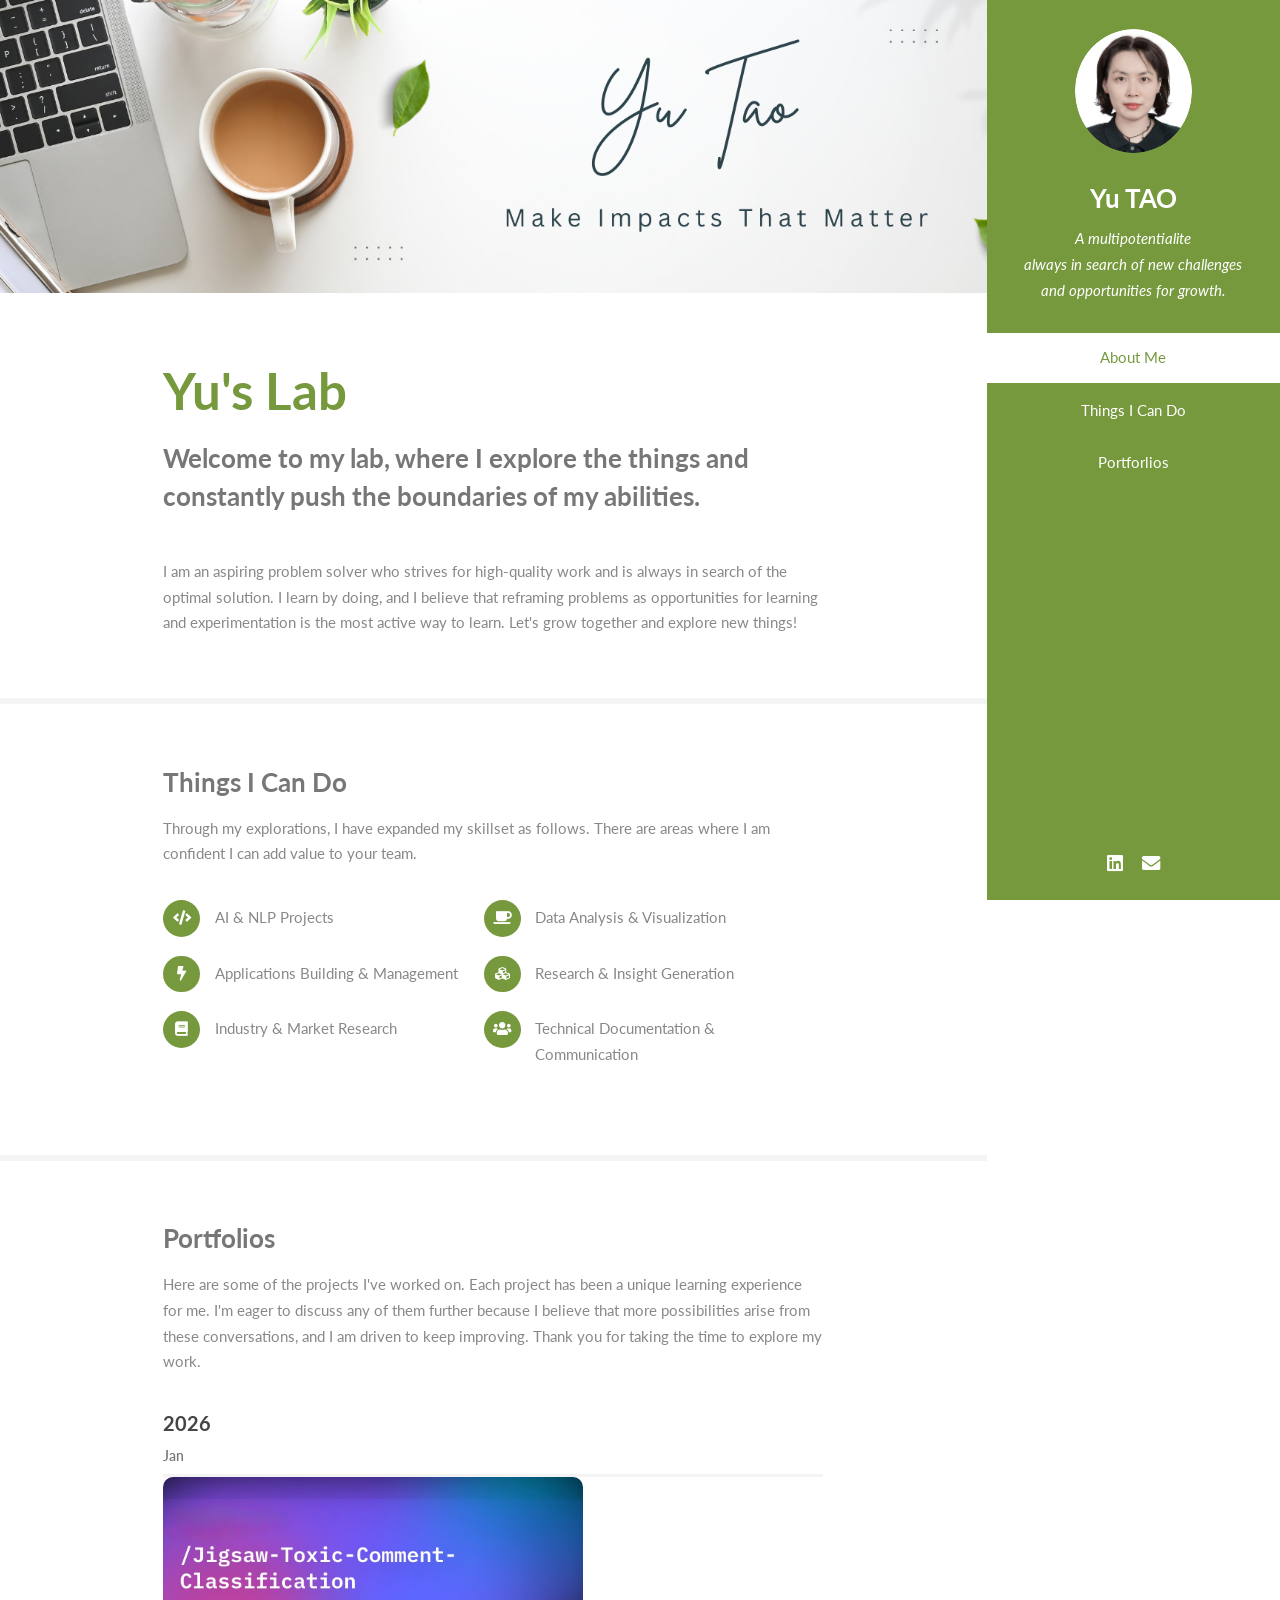
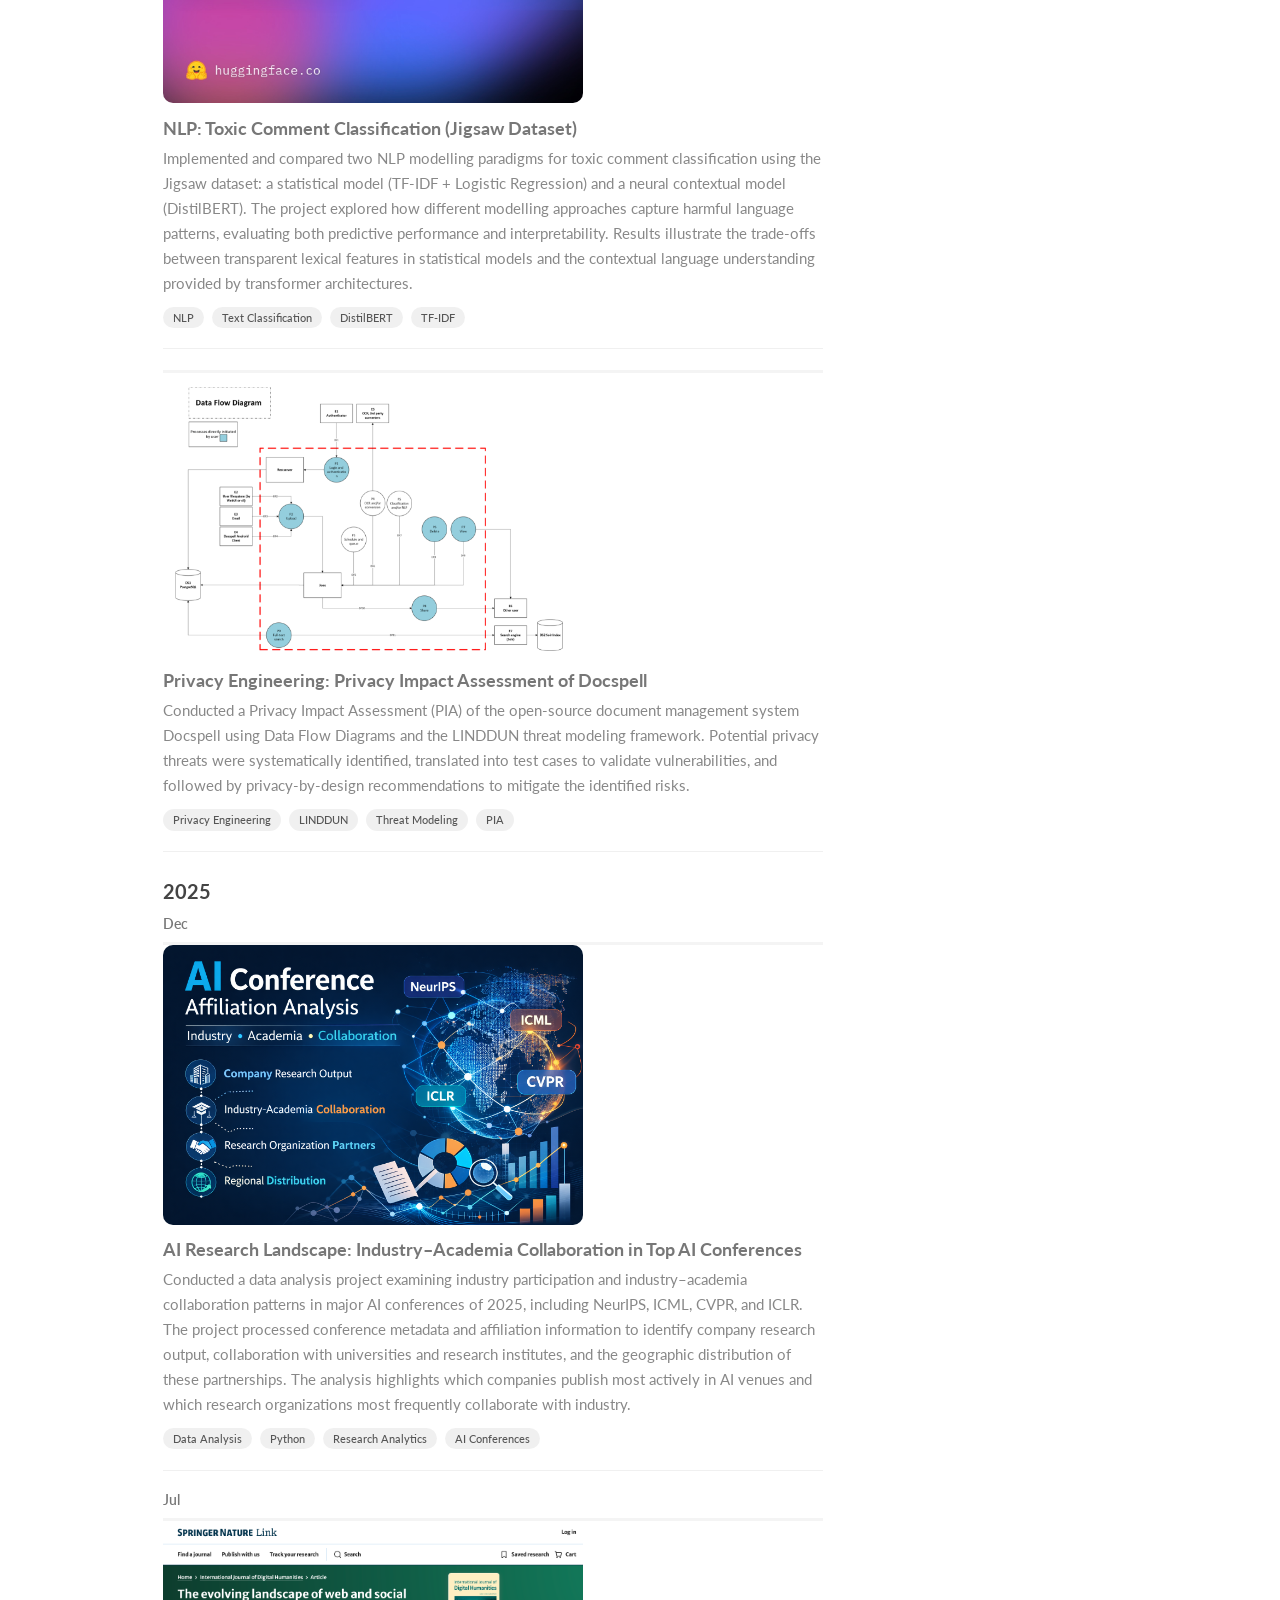
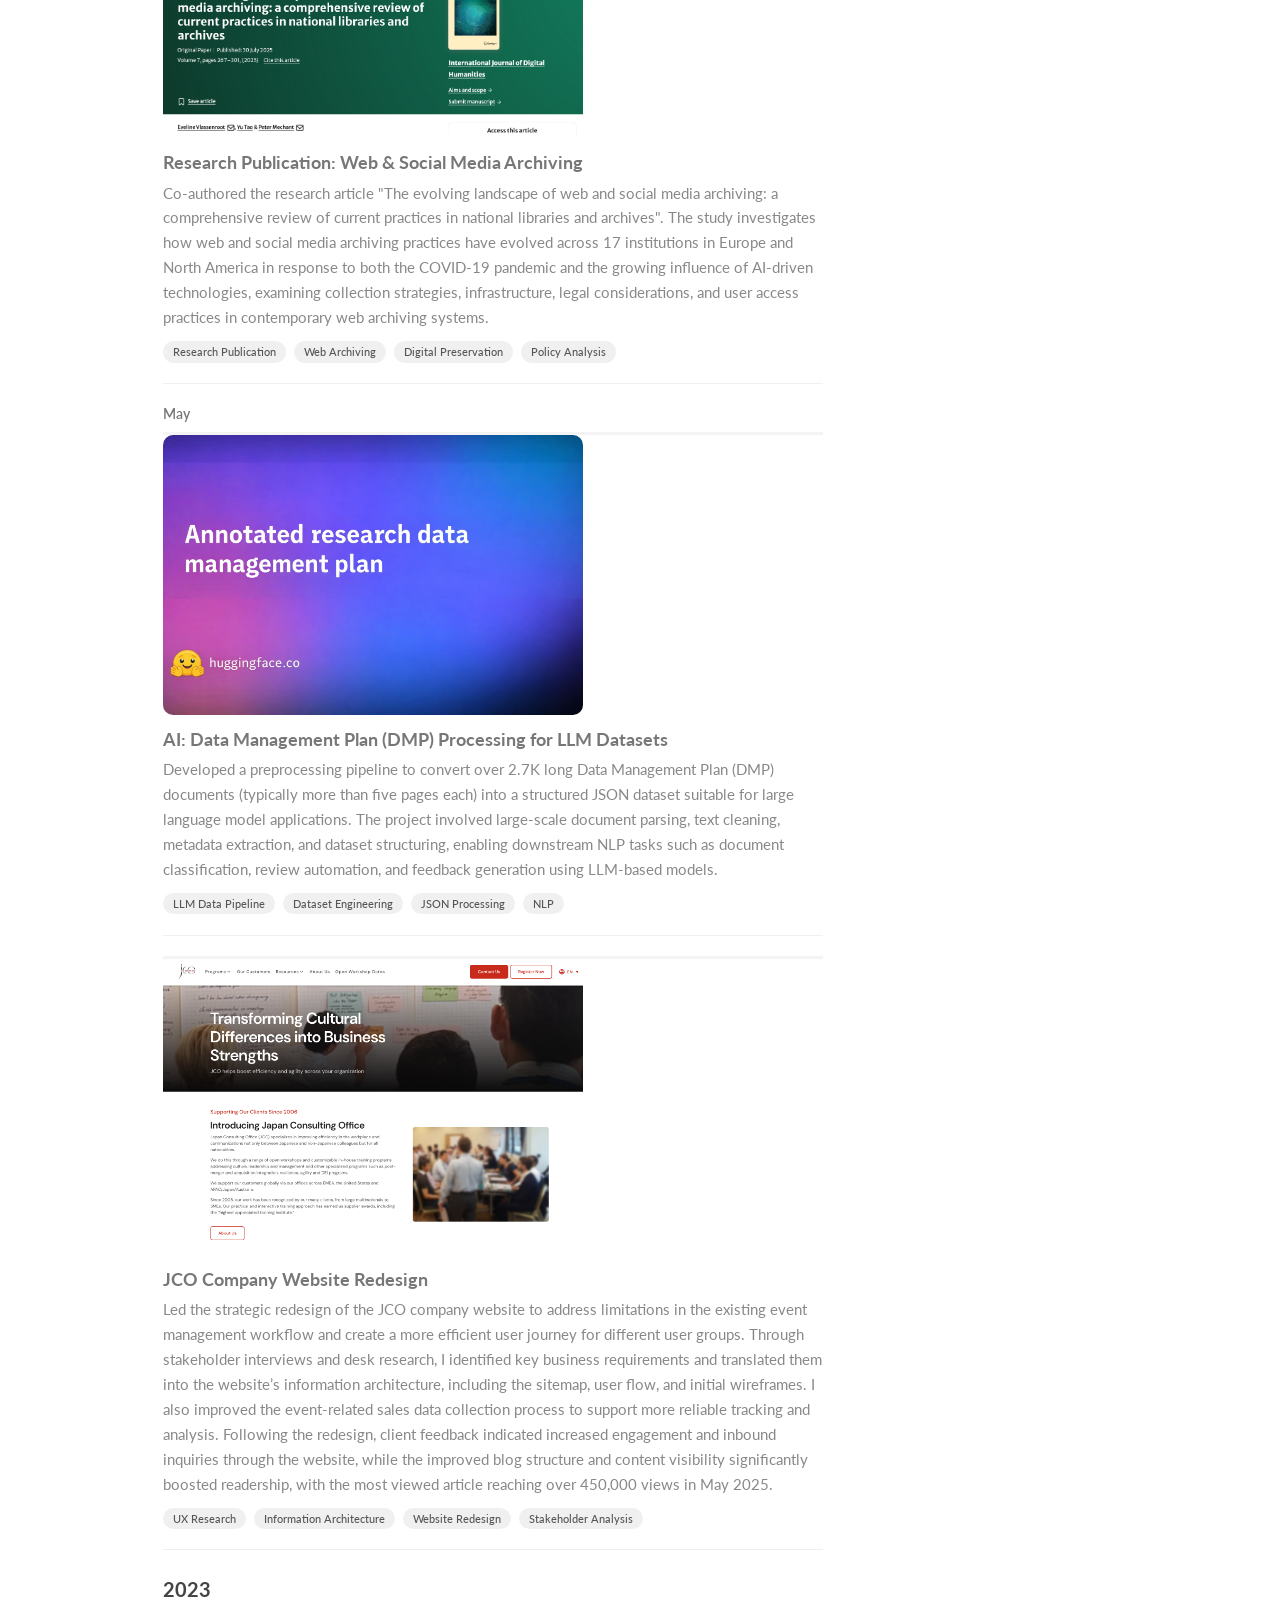
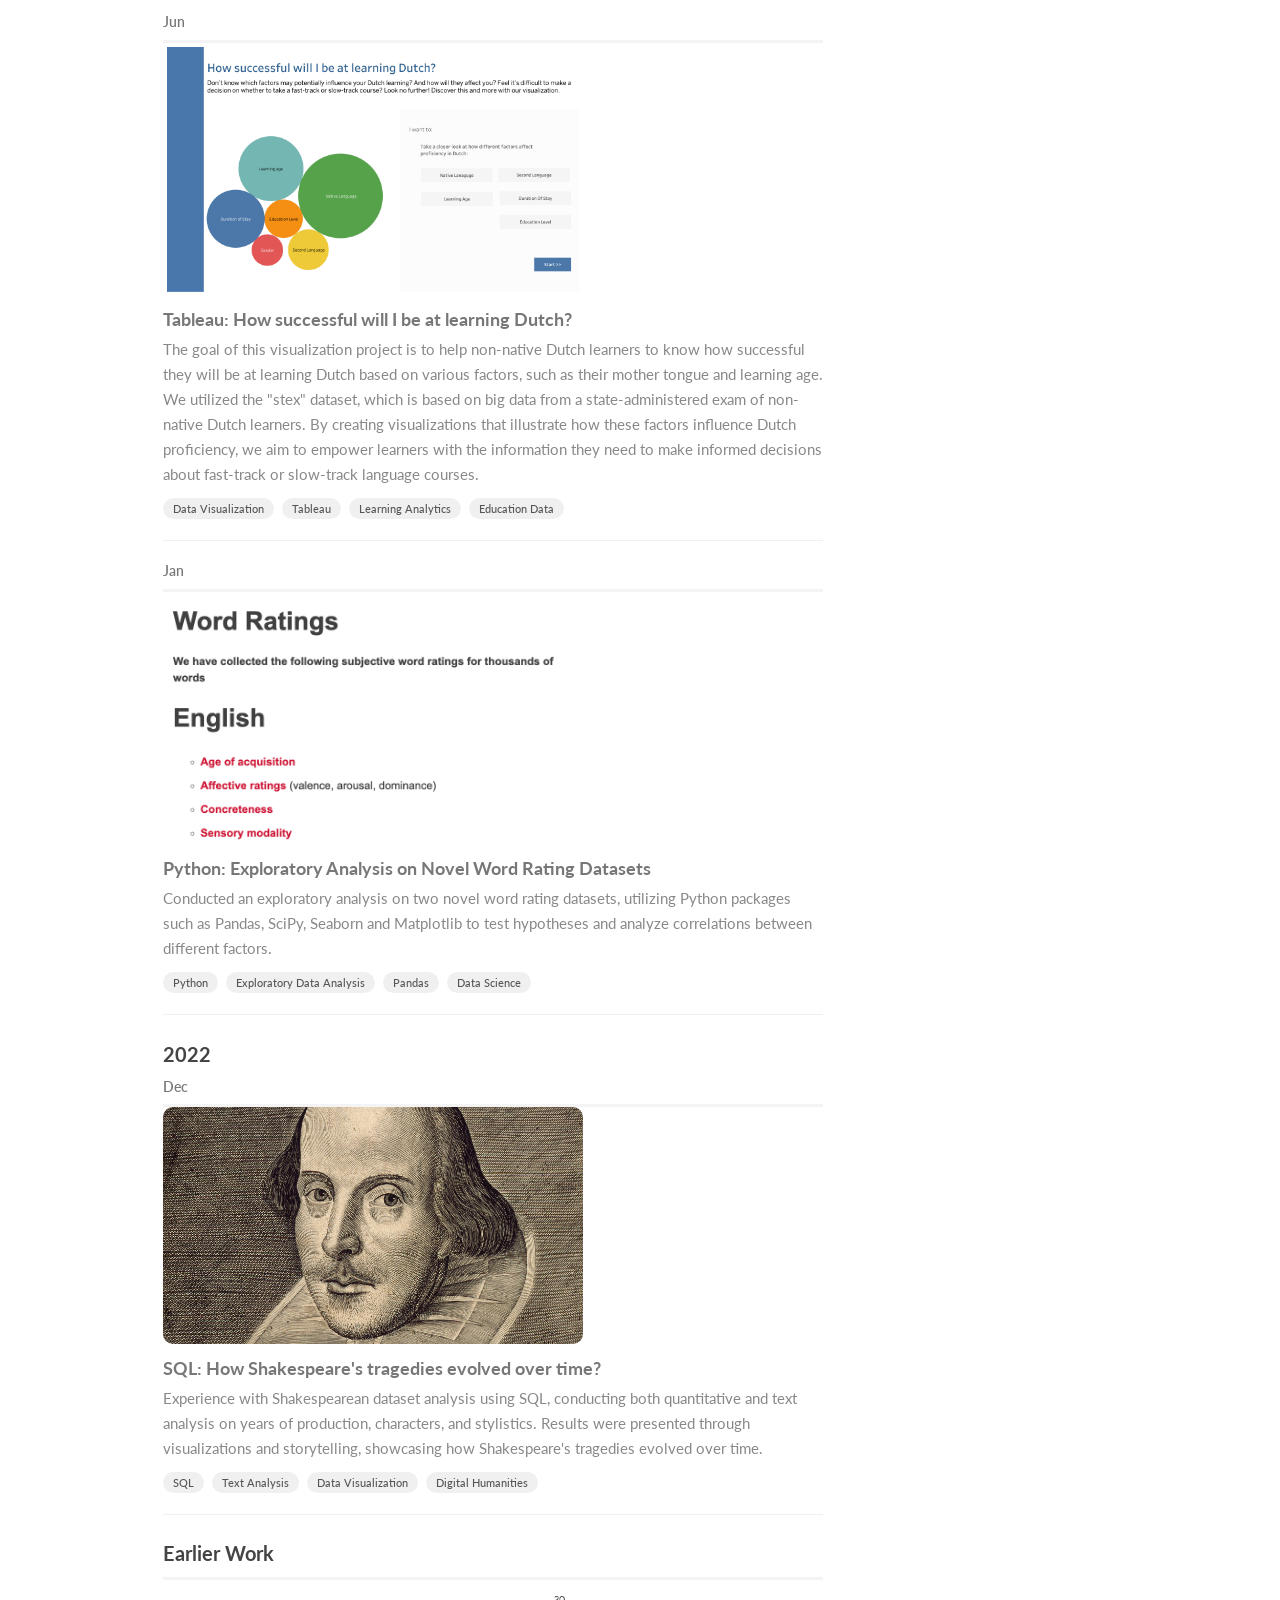
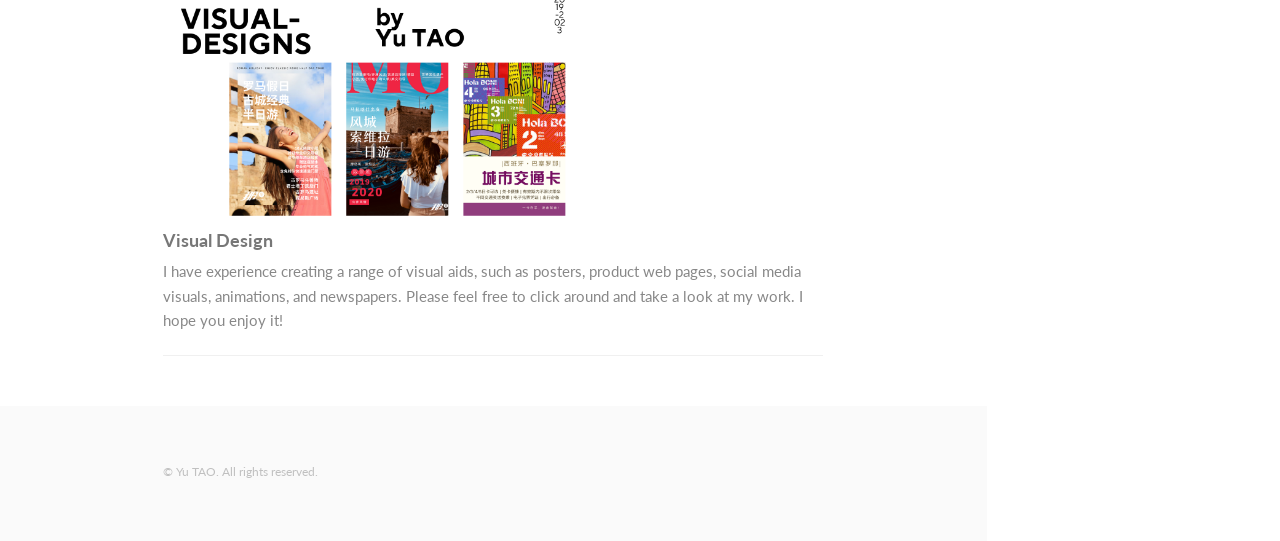
==== commit 466b6e17: "Add files via upload" ====
--- a/index.html
+++ b/index.html
@@ -63,7 +63,7 @@
 									<ul class="feature-icons">
 										<li class="icon solid fa-code"> AI & NLP Projects </li>
 										<li class="icon solid fa-coffee"> Data Analysis & Visualization </li>
-										<li class="icon solid fa-bolt"> Digital applications Building & Management </li>
+										<li class="icon solid fa-bolt"> Applications Building & Management </li>
 										<li class="icon solid fa-cubes"> Research & Insight Generation </li>
 										<li class="icon solid fa-book"> Industry & Market Research </li>
 										<li class="icon solid fa-users"> Technical Documentation & Communication </li>
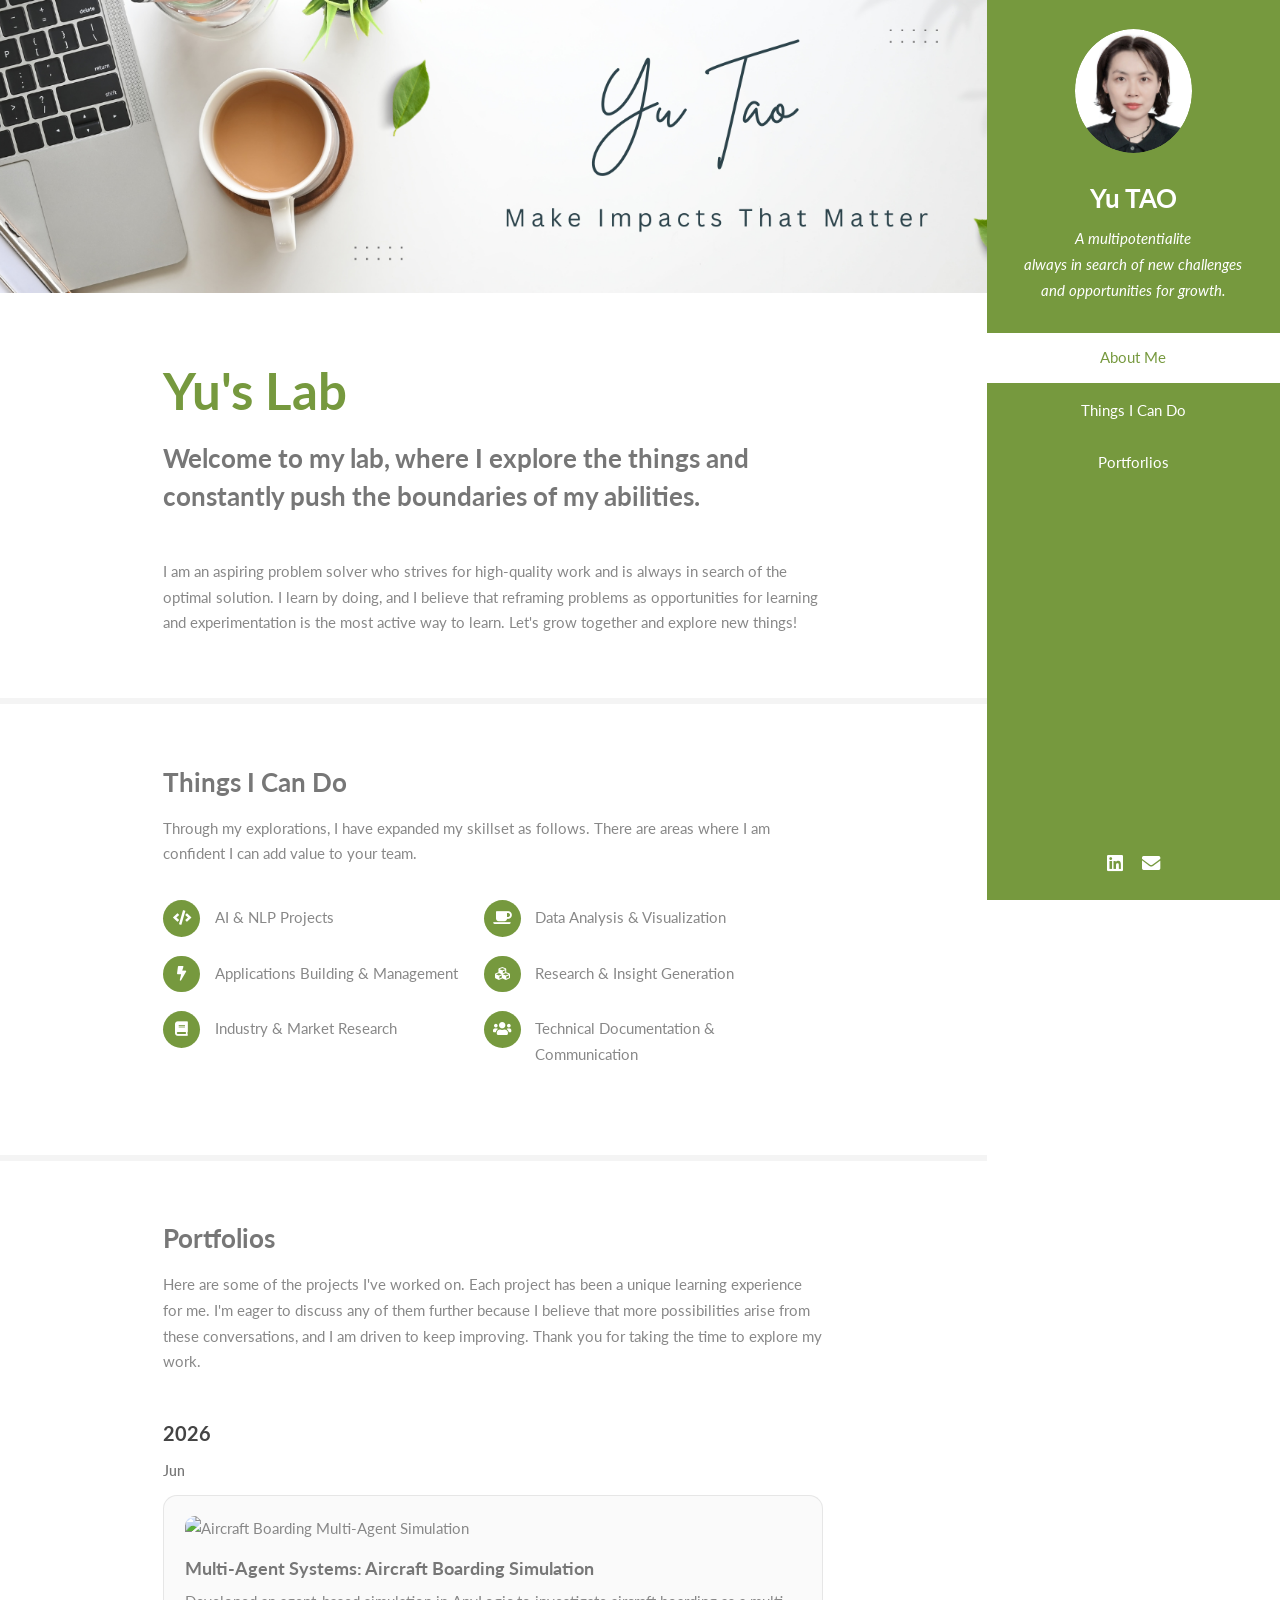
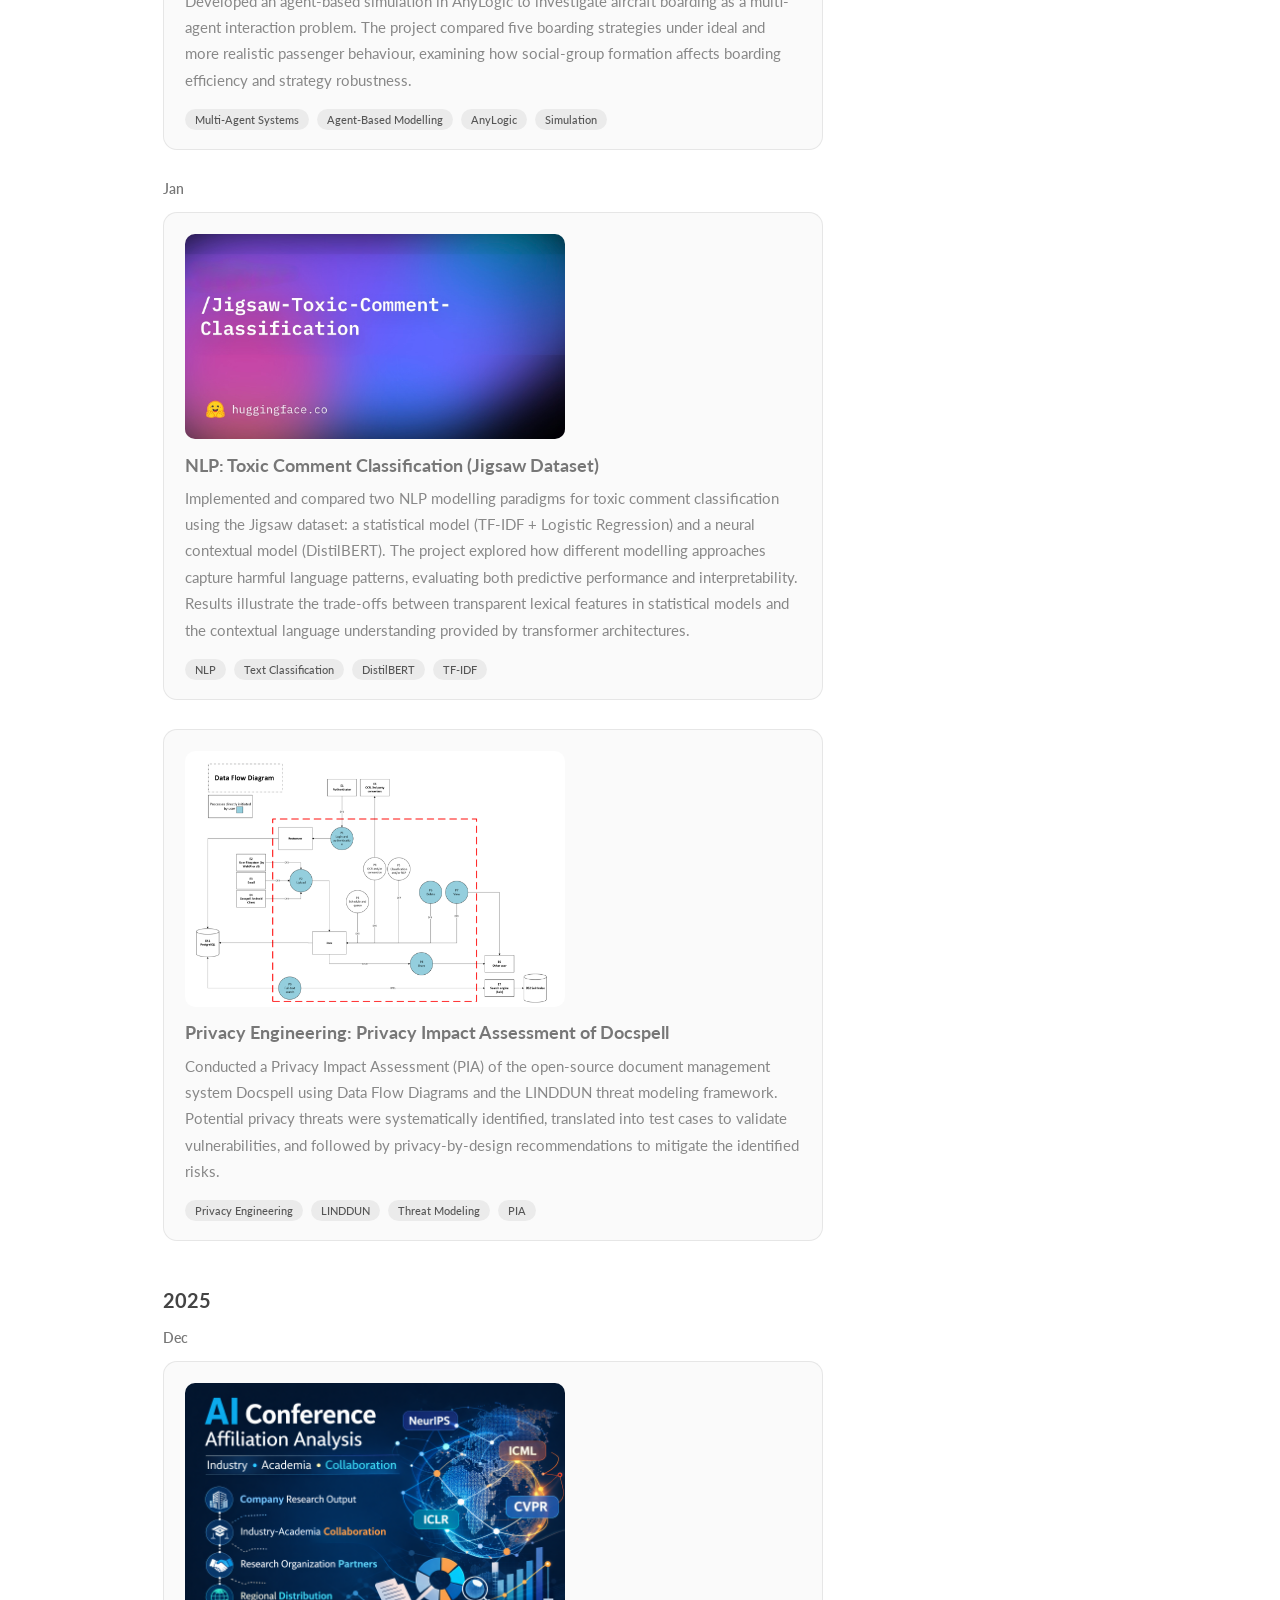
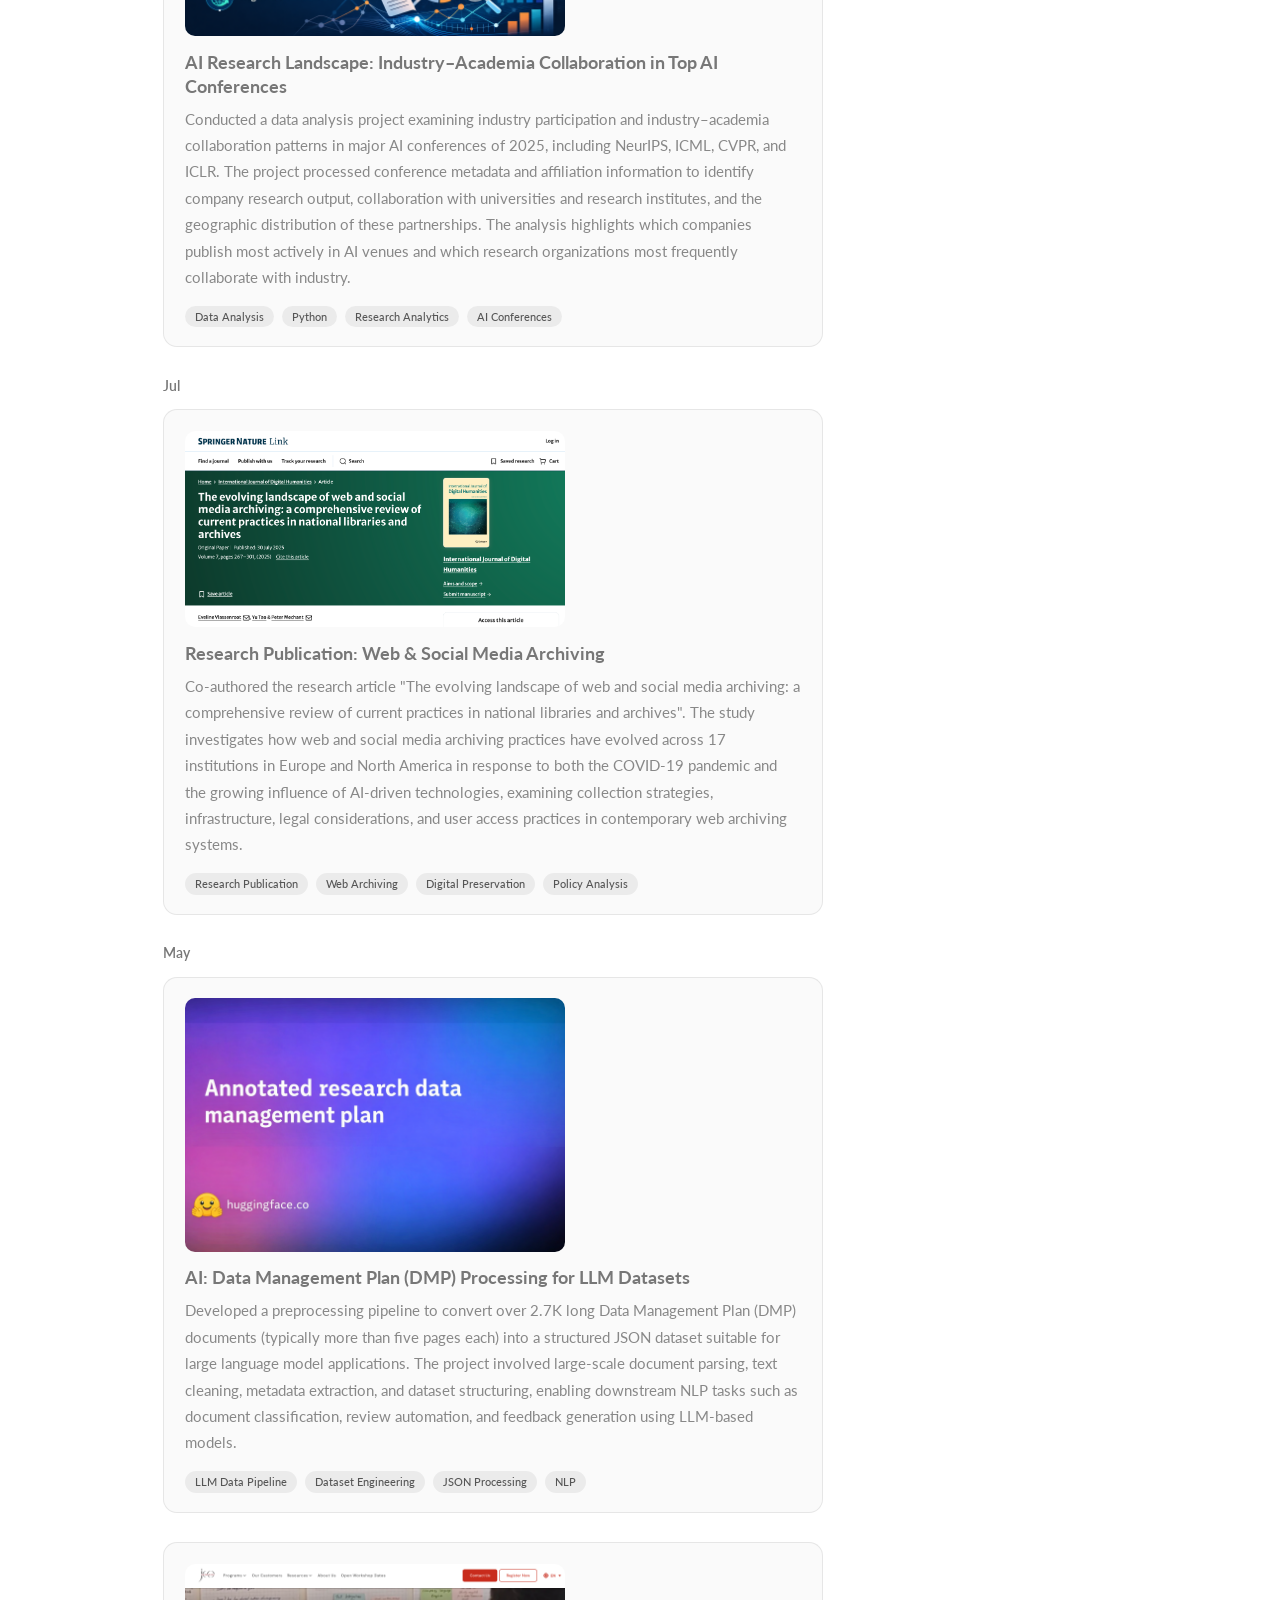
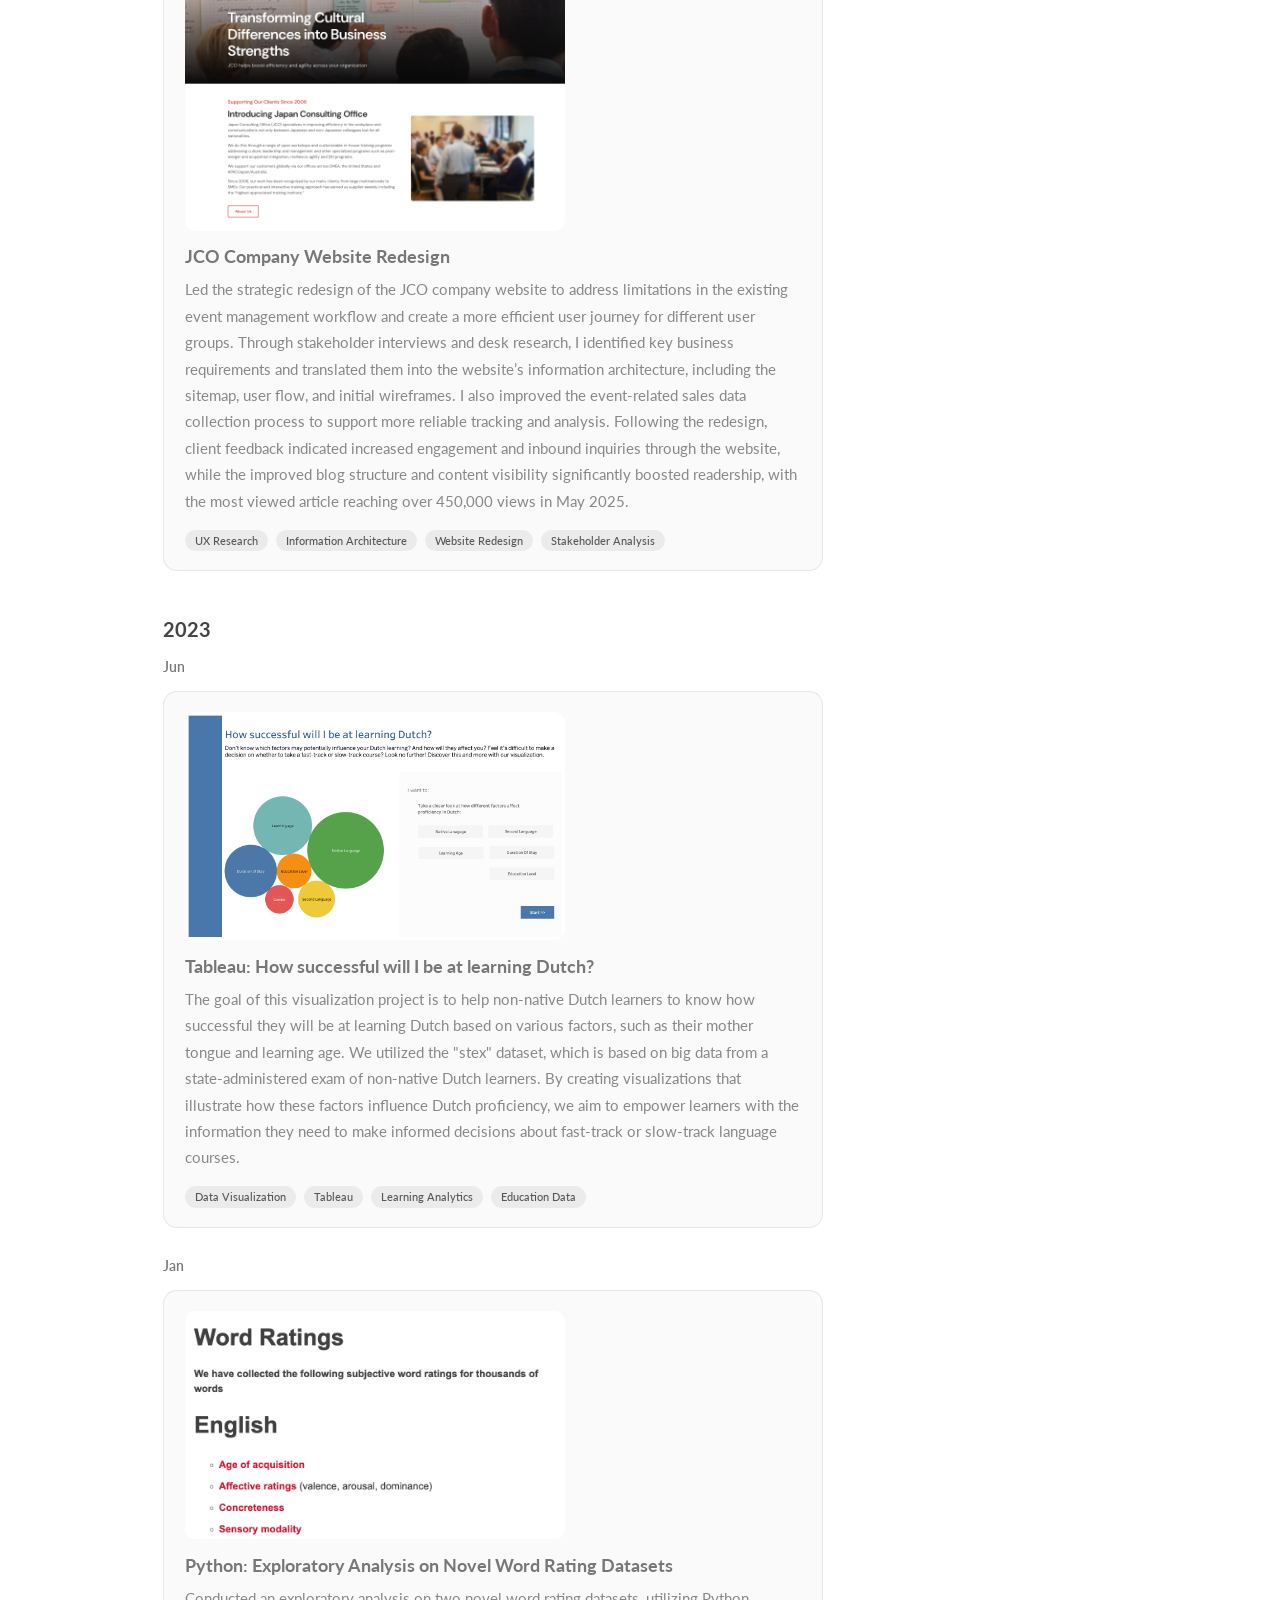
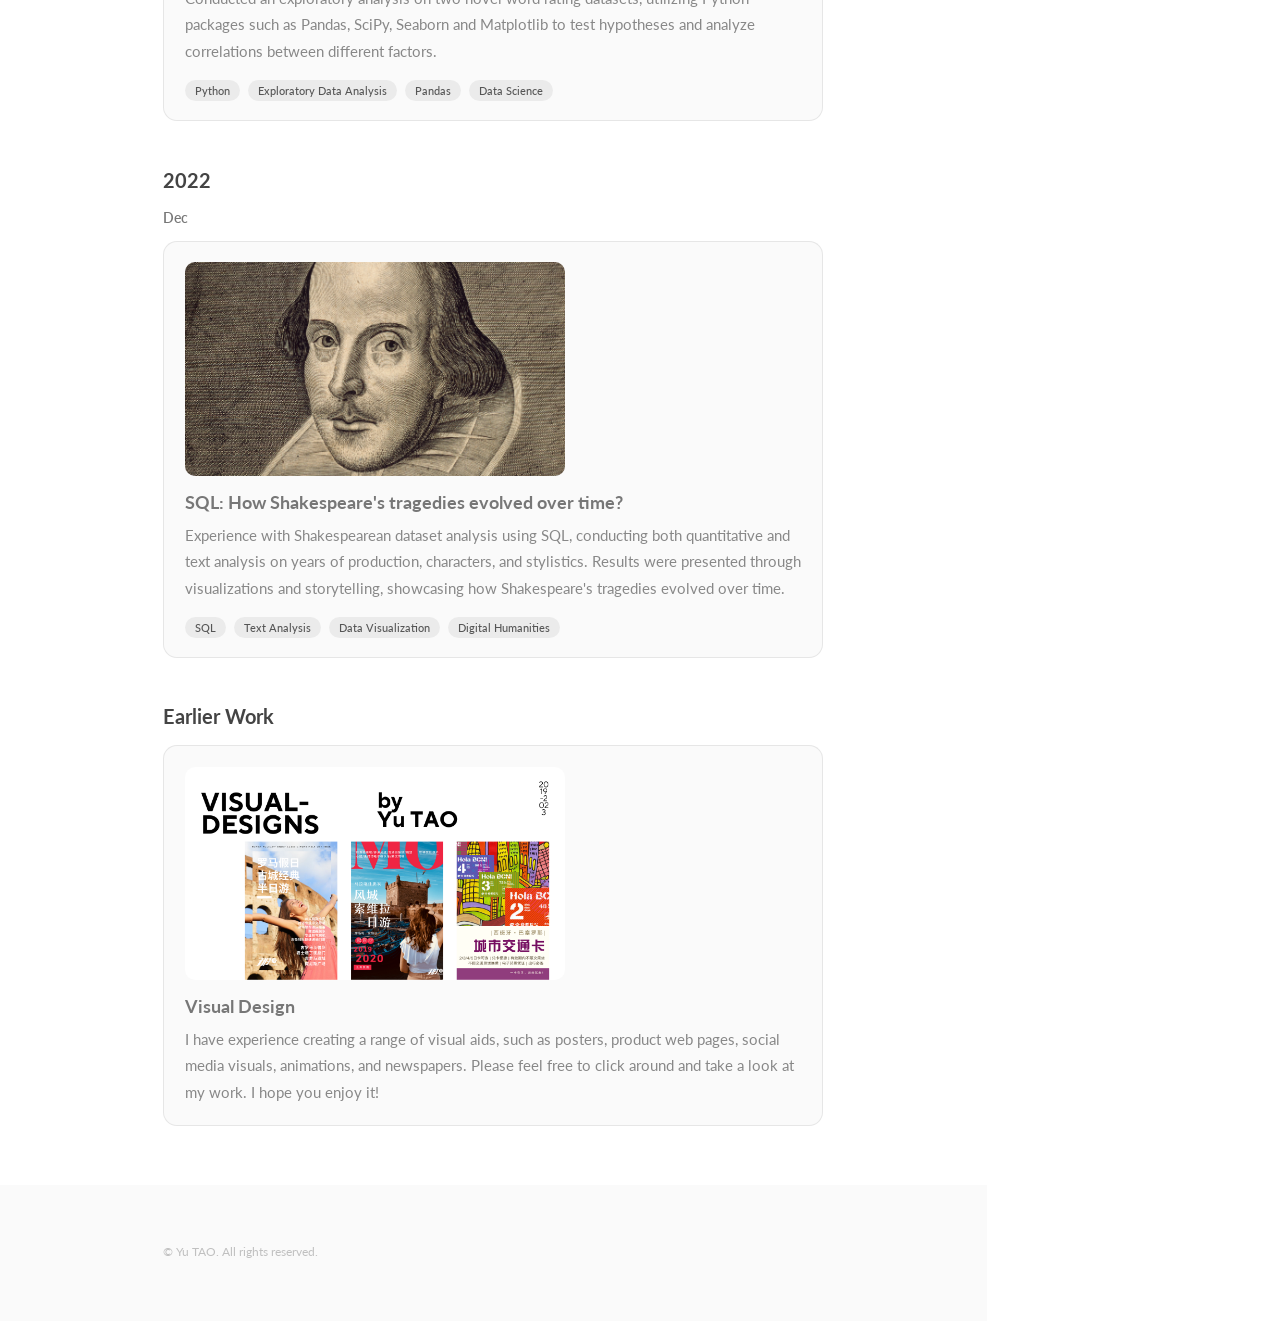
==== commit becffb63: "Add files via upload" ====
--- a/index.html
+++ b/index.html
@@ -85,7 +85,37 @@
 								<div class="features">
 								
 								<div class="year-divider">2026</div>
-								
+
+								<div class="month-divider">Jun</div>
+
+								<article>
+									<a href="aircraft_boarding_research_showcase.html" class="image">
+										<img src="images/aircraft-boarding.jpg" alt="Aircraft Boarding Multi-Agent Simulation">
+									</a>
+
+									<div class="inner">
+										<h4>
+											<a href="aircraft_boarding_research_showcase.html">
+												Multi-Agent Systems: Aircraft Boarding Simulation
+											</a>
+										</h4>
+
+										<p>
+											Developed an agent-based simulation in AnyLogic to investigate aircraft boarding as a
+											multi-agent interaction problem. The project compared five boarding strategies under
+											ideal and more realistic passenger behaviour, examining how social-group formation
+											affects boarding efficiency and strategy robustness.
+										</p>
+
+										<div class="tags">
+											<span>Multi-Agent Systems</span>
+											<span>Agent-Based Modelling</span>
+											<span>AnyLogic</span>
+											<span>Simulation</span>
+										</div>
+									</div>
+								</article>
+
 								<div class="month-divider">Jan</div>
 								
 								<article>
--- a/assets/css/main.css
+++ b/assets/css/main.css
@@ -3326,7 +3326,7 @@
 	font-weight: 700;
 	color: #444;
 	padding: 0.2em 0;
-	margin: 1.2em 0 0.35em 0;
+	margin: 2.2em 0 0.6em 0;
 	line-height: 1.2;
 }
 
@@ -3336,24 +3336,26 @@
 	font-weight: 600;
 	color: #777;
 	padding: 0.1em 0 0.15em 0;
-	margin: 0 0 0.5em 0;
+	margin: 0 0 0.9em 0;
 	line-height: 1.2;
 }
 
 /* project block */
 .features article{
 	display: block;
-	padding: 0 0 1.4em 0;
-	margin: 0 0 1.4em 0;
-	border-bottom: 1px solid rgba(0,0,0,0.06);
+	padding: 1.4em 1.4em 1.3em 1.4em;
+	margin: 0 0 2em 0;
+	border: 1px solid rgba(0,0,0,0.08);
+	border-radius: 14px;
+	background: #fafafa;
 }
 
 /* image */
 .features article .image{
 	display: block;
 	width: 100%;
-	max-width: 420px;
-	margin: 0 0 0.9em 0;
+	max-width: 380px;
+	margin: 0 0 1em 0;
 	padding-right: 0;
 }
 
@@ -3364,7 +3366,7 @@
 	border-radius: 10px;
 }
 
-/* text */
+/* text block */
 .features article .inner{
 	display: block;
 	width: 100%;
@@ -3372,18 +3374,18 @@
 }
 
 .features article .inner h4{
-	margin-bottom: 0.35em;
+	margin-bottom: 0.45em;
 	line-height: 1.3;
 }
 
 .features article .inner p{
 	margin-bottom: 0;
-	line-height: 1.7;
+	line-height: 1.8;
 }
 
 /* tags */
 .tags{
-	margin-top: 0.7em;
+	margin-top: 1em;
 	display: flex;
 	flex-wrap: wrap;
 	gap: 8px;
@@ -3401,9 +3403,16 @@
 
 /* mobile */
 @media screen and (max-width: 768px){
-
 	.features article .image{
 		max-width: 100%;
 	}
-
+}
+
+.features article{
+	transition: transform 0.15s ease, box-shadow 0.15s ease;
+}
+
+.features article:hover{
+	transform: translateY(-3px);
+	box-shadow: 0 6px 18px rgba(0,0,0,0.08);
 }
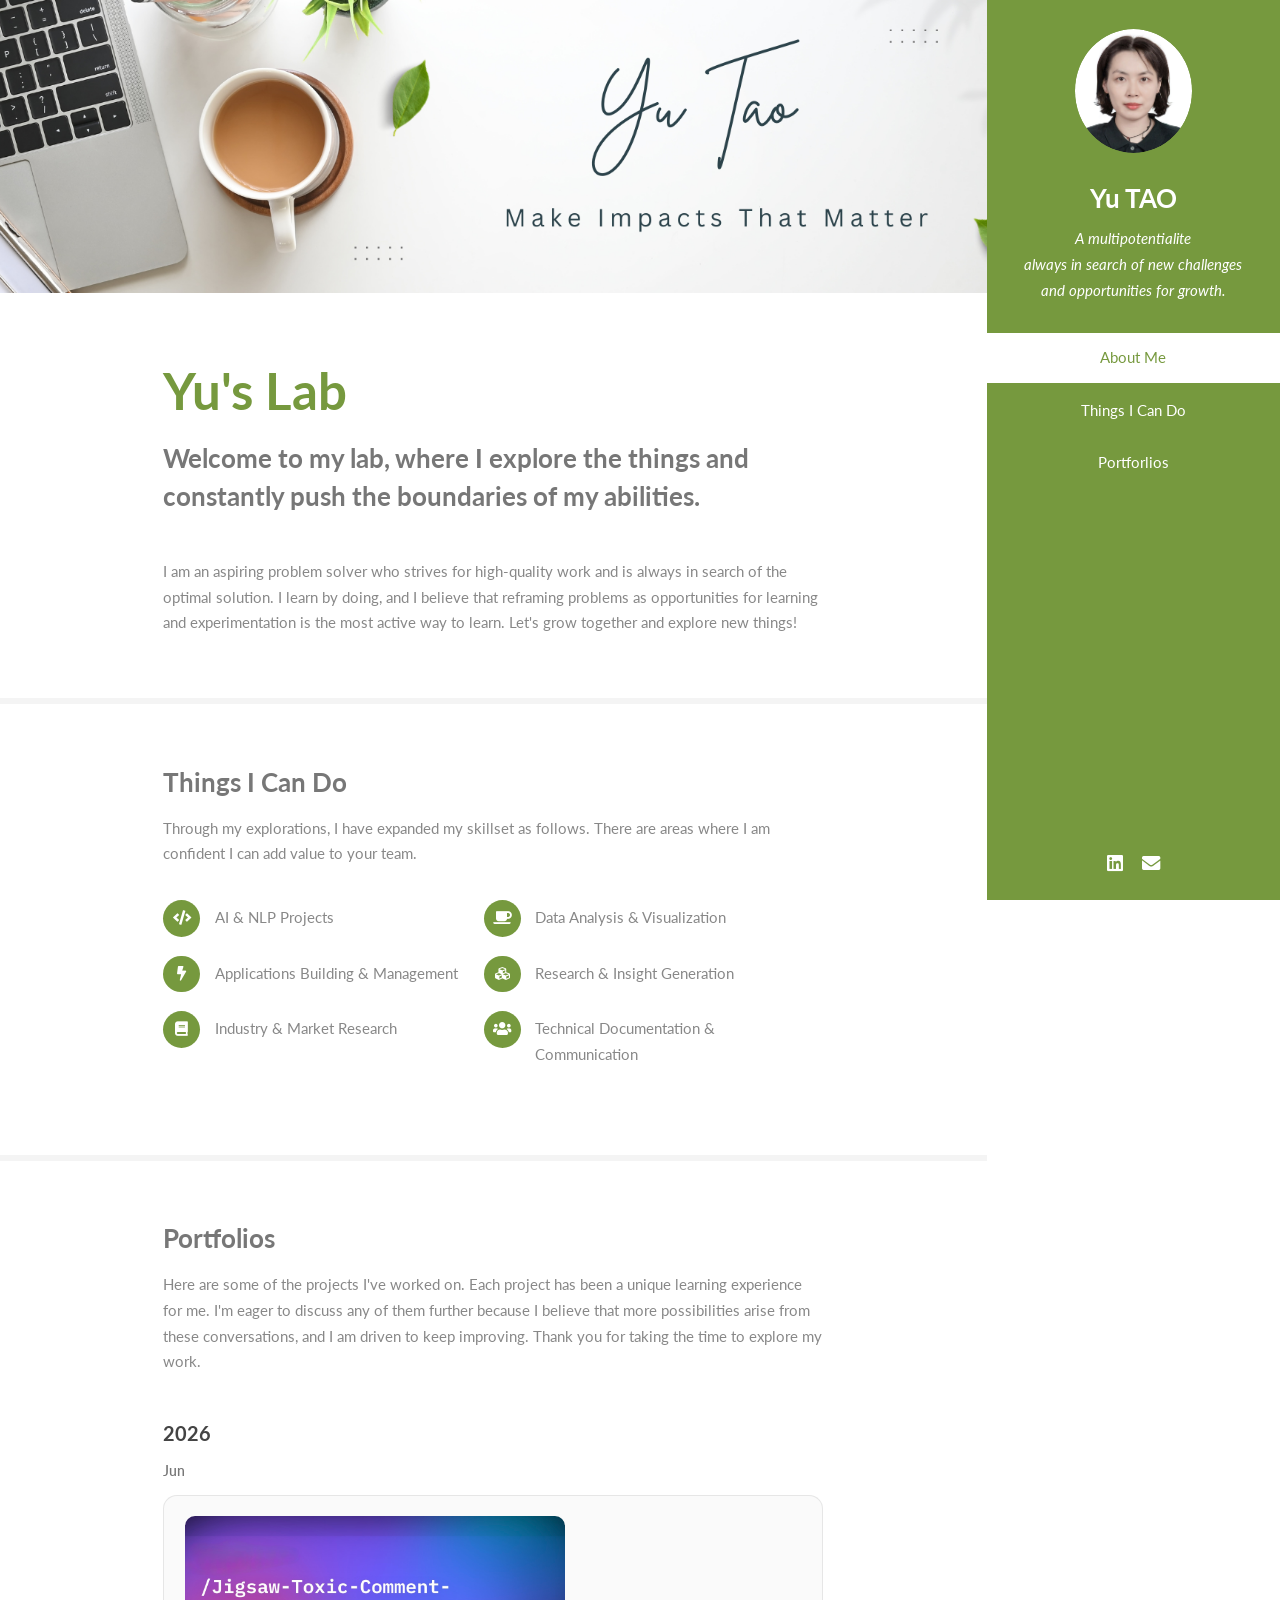
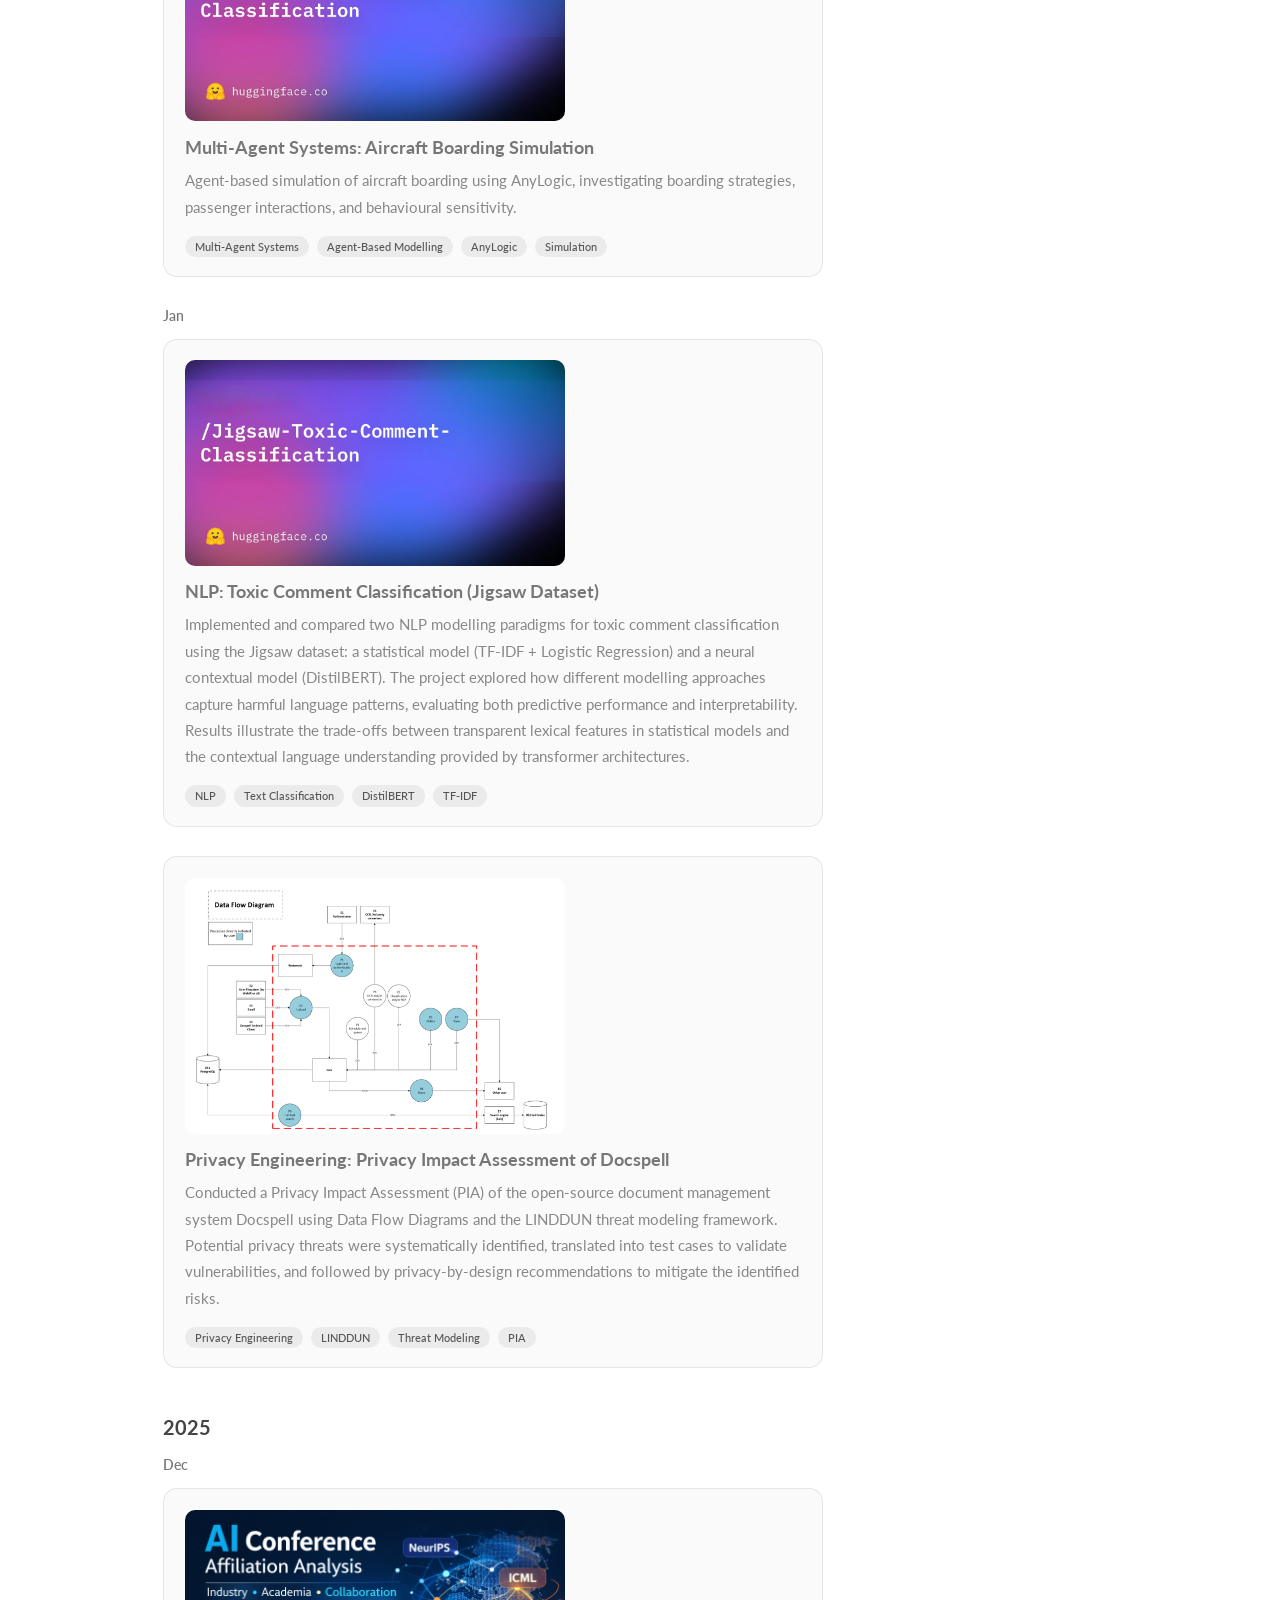
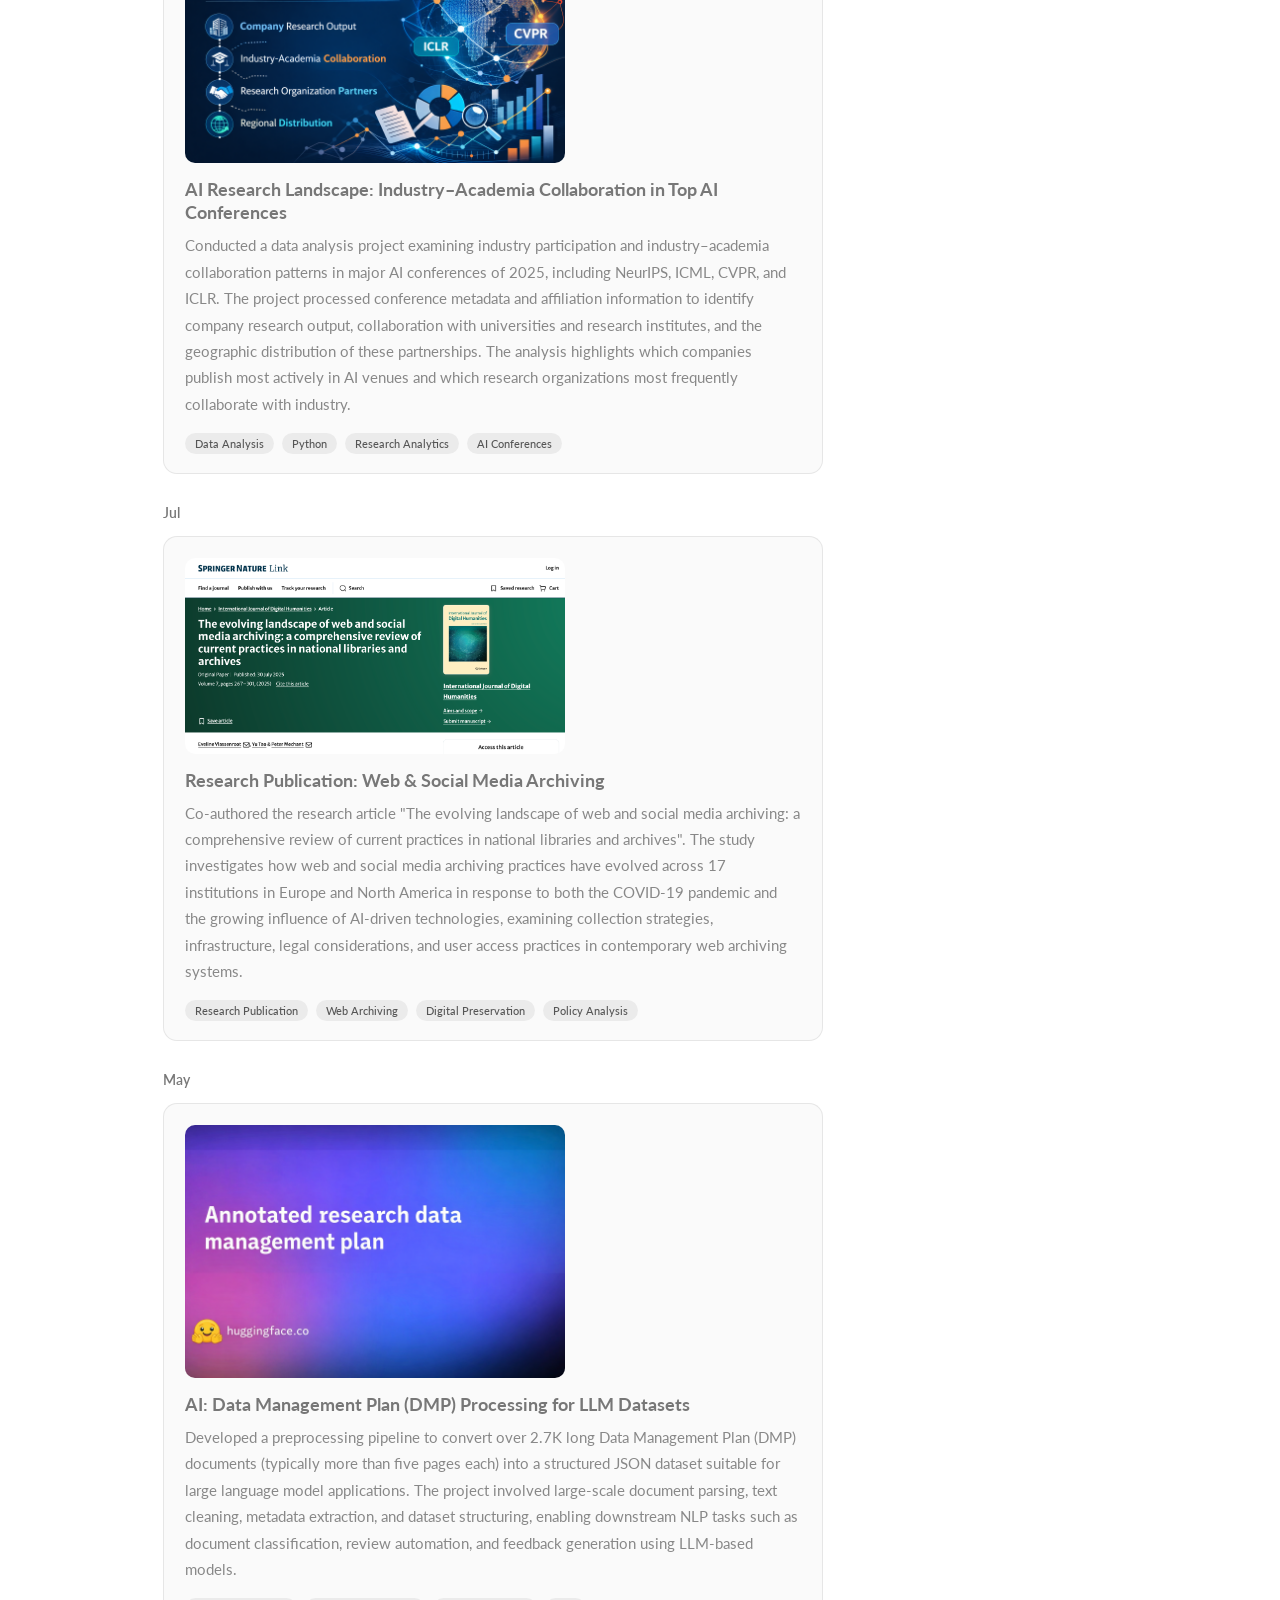
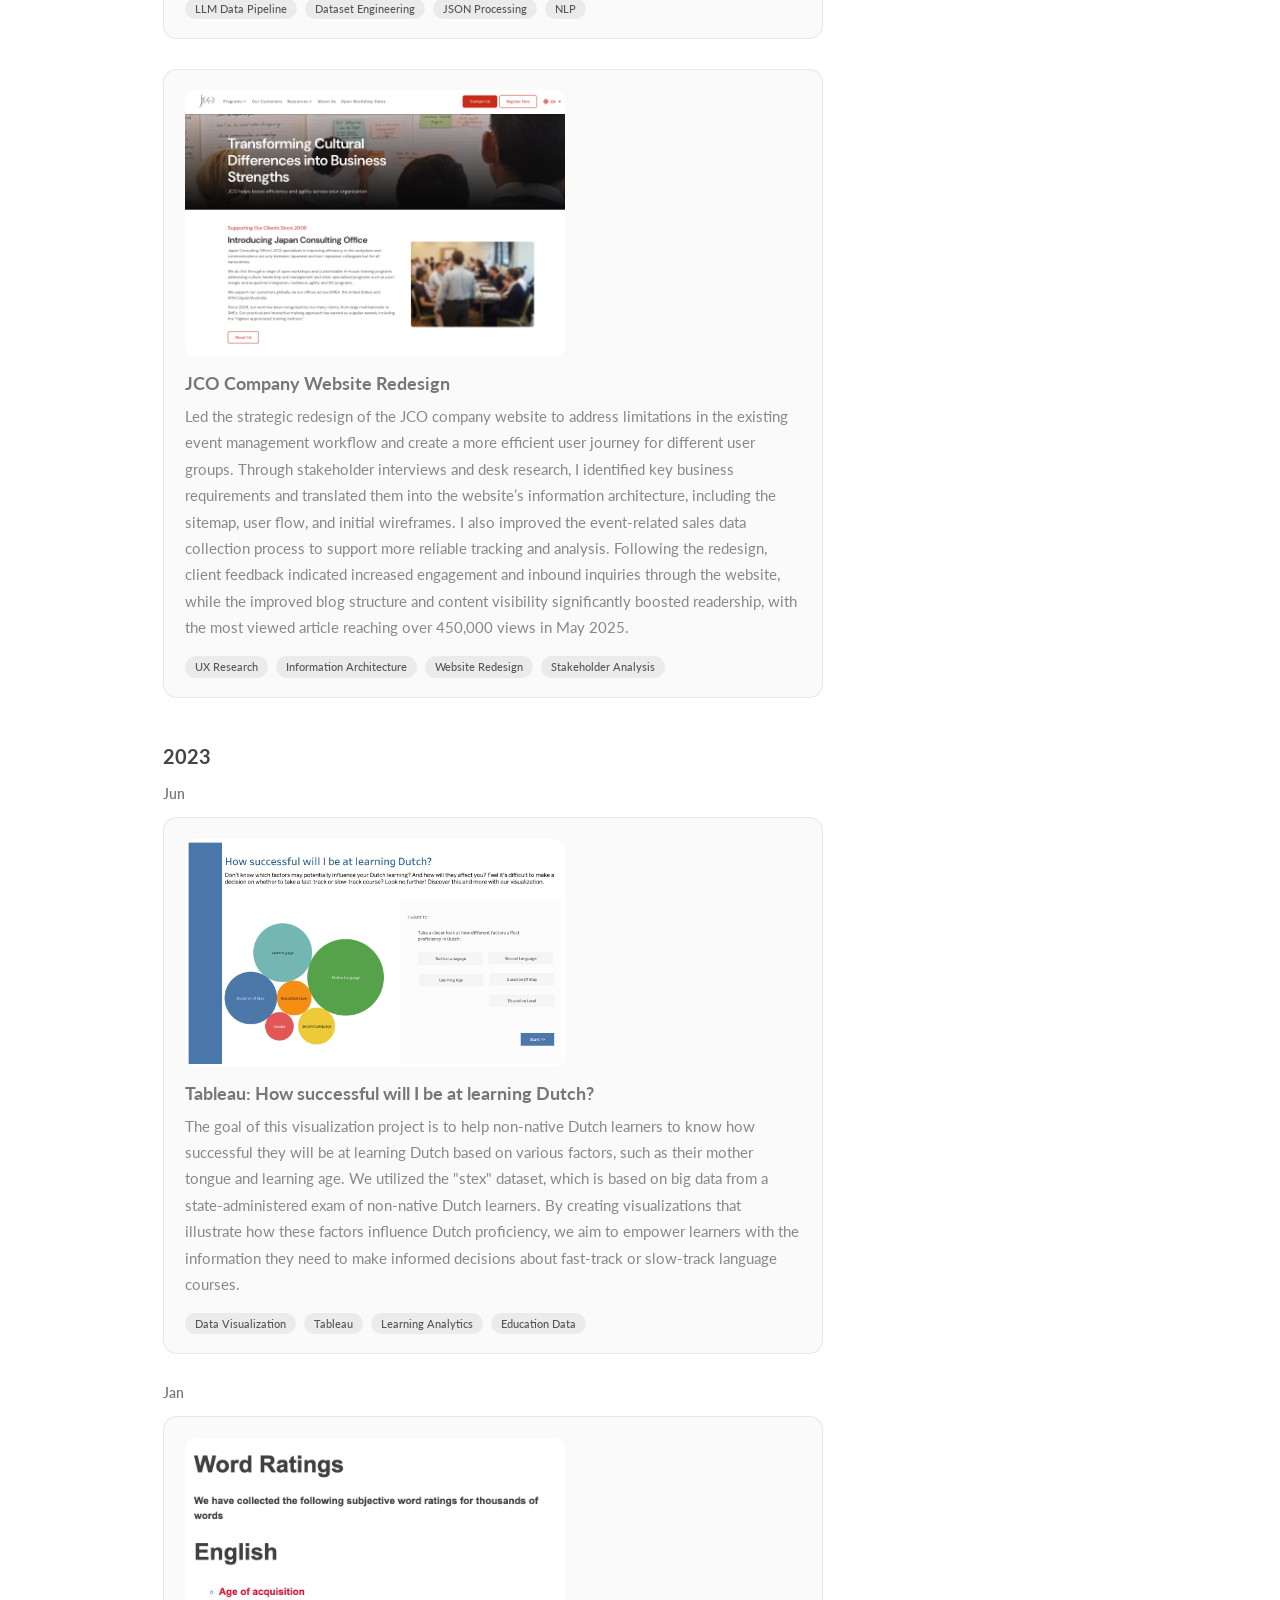
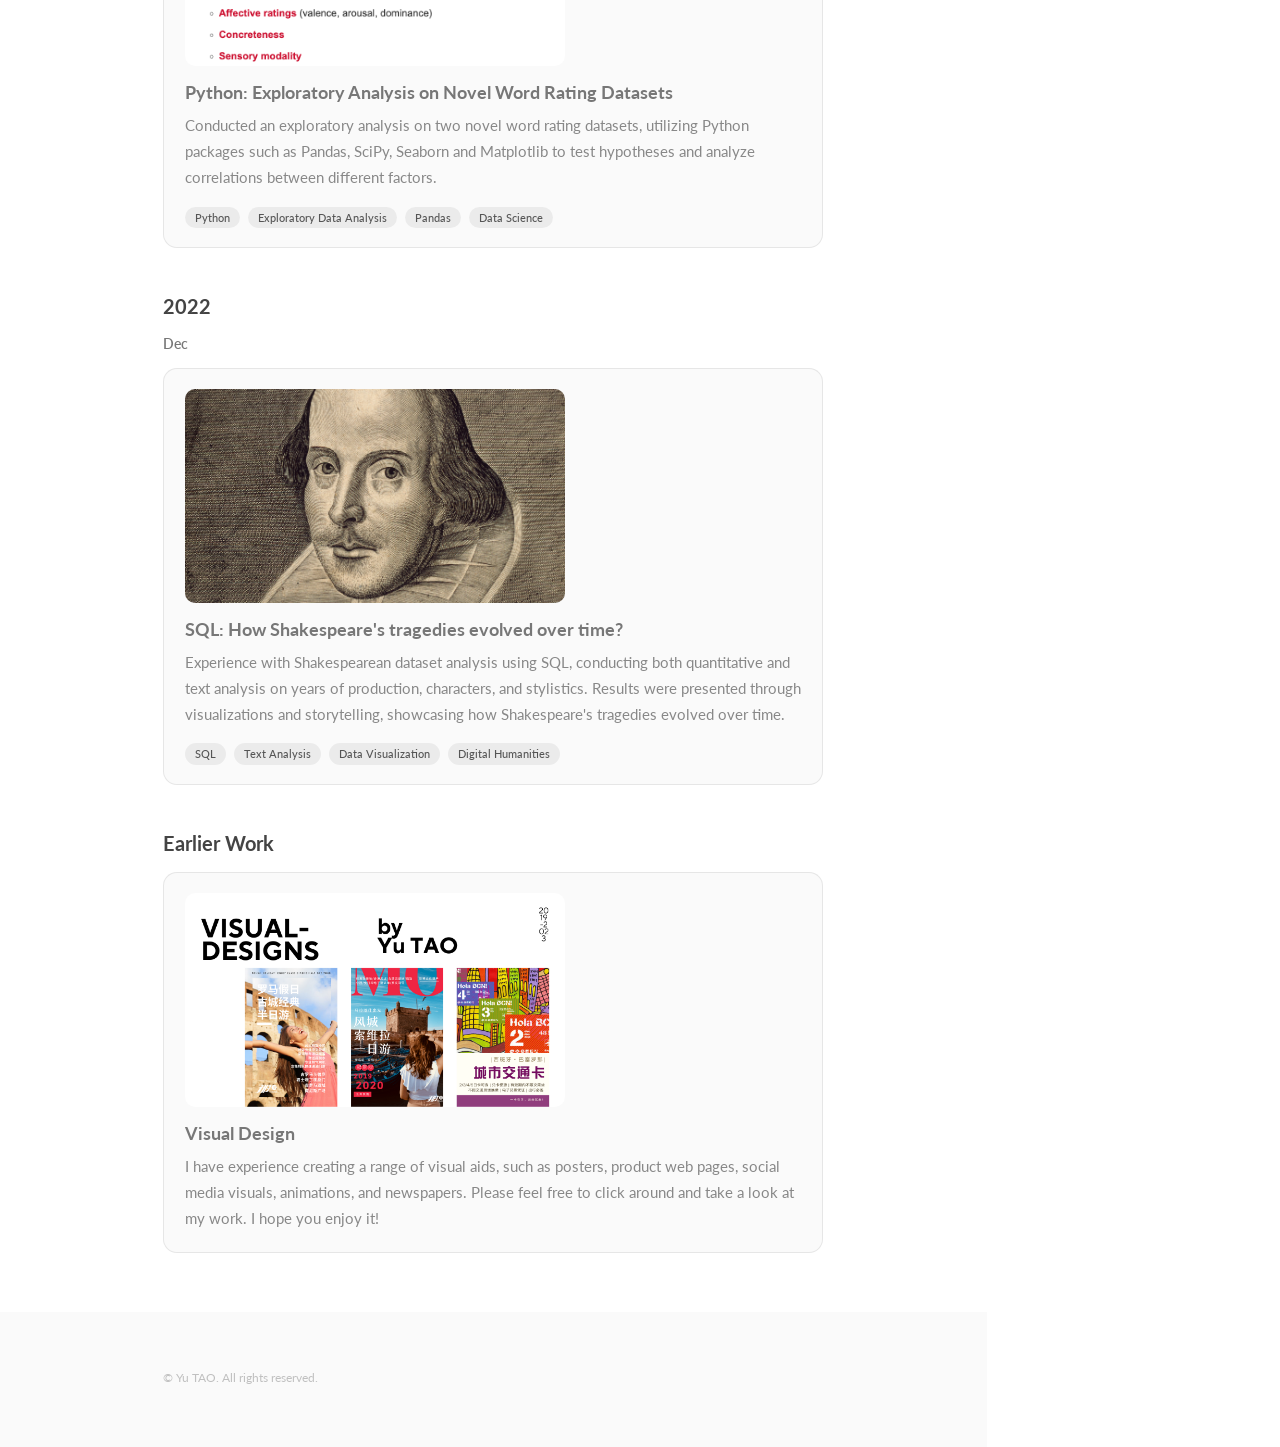
==== commit f4dd495d: "Add files via upload" ====
--- a/index.html
+++ b/index.html
@@ -89,31 +89,30 @@
 								<div class="month-divider">Jun</div>
 
 								<article>
-									<a href="aircraft_boarding_research_showcase.html" class="image">
-										<img src="images/aircraft-boarding.jpg" alt="Aircraft Boarding Multi-Agent Simulation">
-									</a>
-
-									<div class="inner">
-										<h4>
-											<a href="aircraft_boarding_research_showcase.html">
-												Multi-Agent Systems: Aircraft Boarding Simulation
-											</a>
-										</h4>
-
-										<p>
-											Developed an agent-based simulation in AnyLogic to investigate aircraft boarding as a
-											multi-agent interaction problem. The project compared five boarding strategies under
-											ideal and more realistic passenger behaviour, examining how social-group formation
-											affects boarding efficiency and strategy robustness.
-										</p>
-
-										<div class="tags">
-											<span>Multi-Agent Systems</span>
-											<span>Agent-Based Modelling</span>
-											<span>AnyLogic</span>
-											<span>Simulation</span>
-										</div>
-									</div>
+								<a href="#" class="image">
+								<img src="images/Jigsaw-Toxic-Comment-Classification.jpg" alt="">
+								</a>
+
+								<div class="inner">
+								<h4>
+								<a href="#">
+								Multi-Agent Systems: Aircraft Boarding Simulation
+								</a>
+								</h4>
+
+								<p>
+								Agent-based simulation of aircraft boarding using AnyLogic, investigating
+								boarding strategies, passenger interactions, and behavioural sensitivity.
+								</p>
+
+								<div class="tags">
+									<span>Multi-Agent Systems</span>
+									<span>Agent-Based Modelling</span>
+									<span>AnyLogic</span>
+									<span>Simulation</span>
+								</div>
+
+								</div>
 								</article>
 
 								<div class="month-divider">Jan</div>
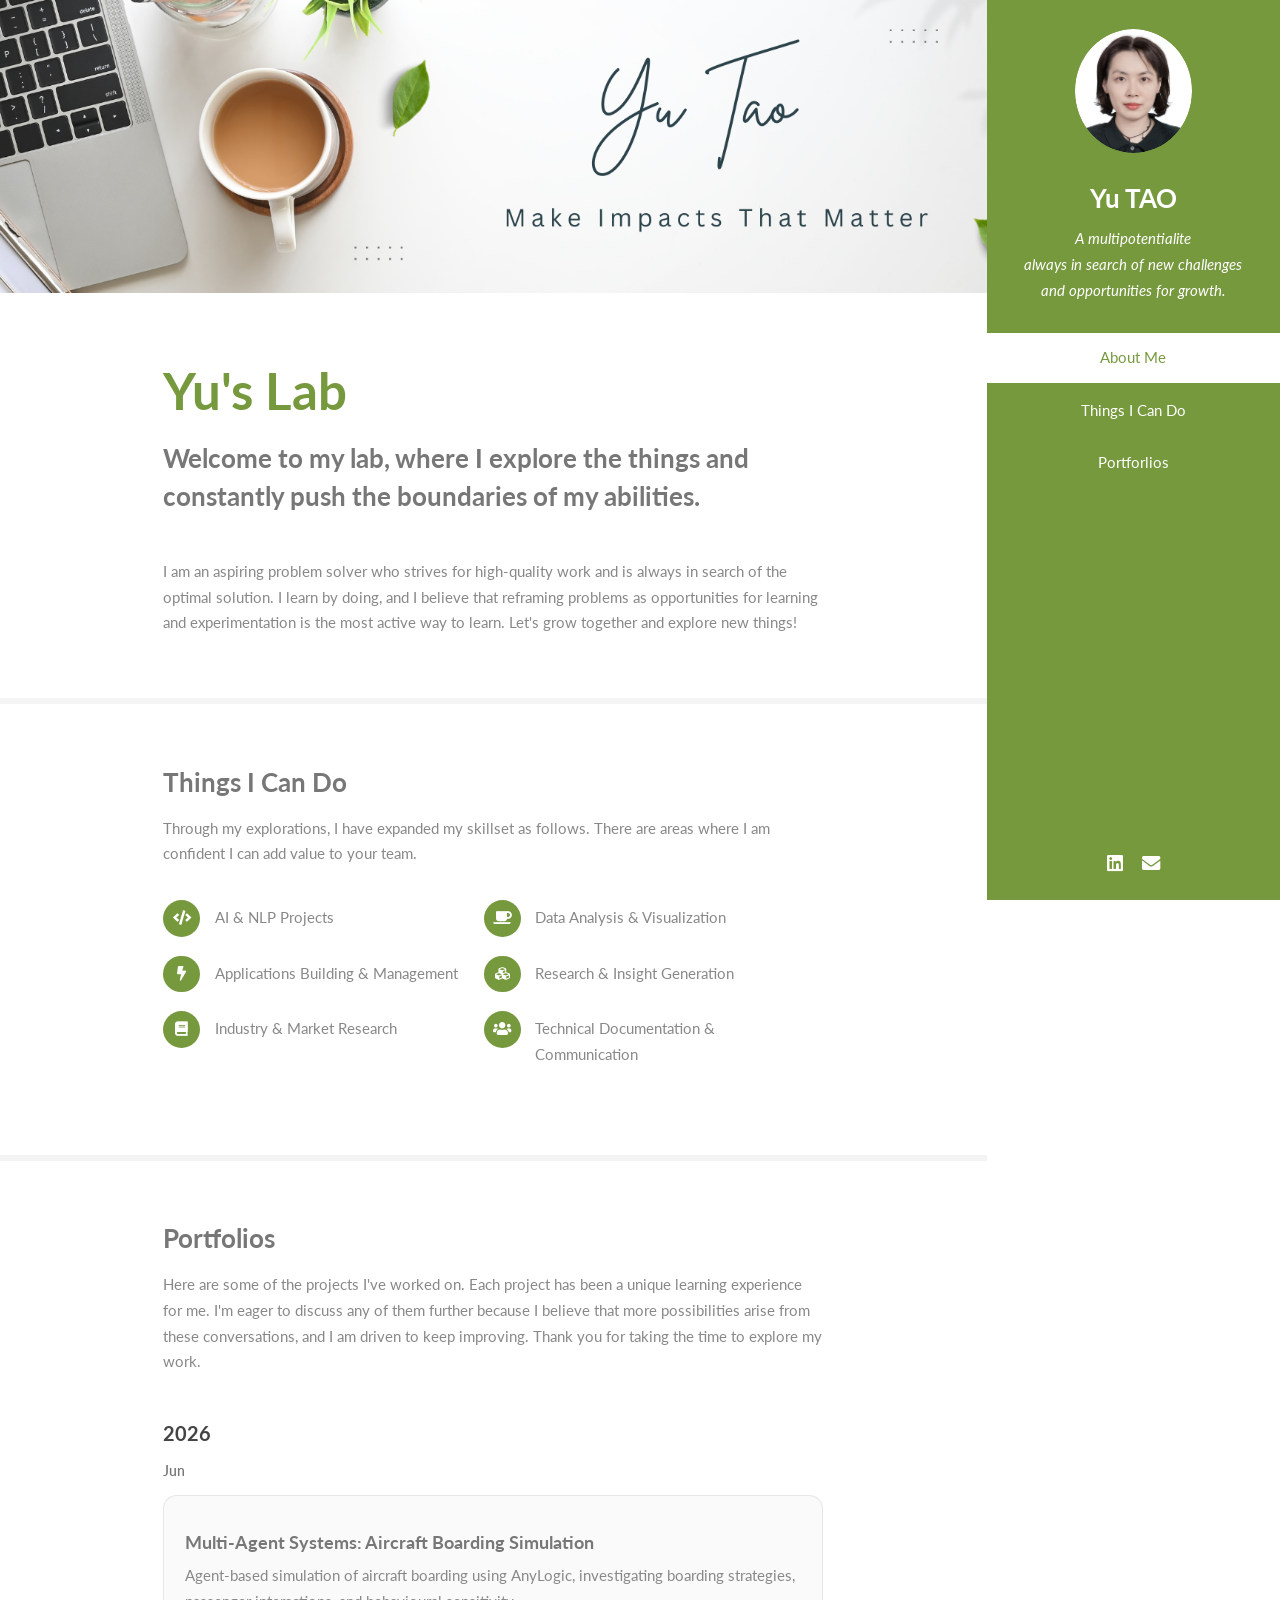
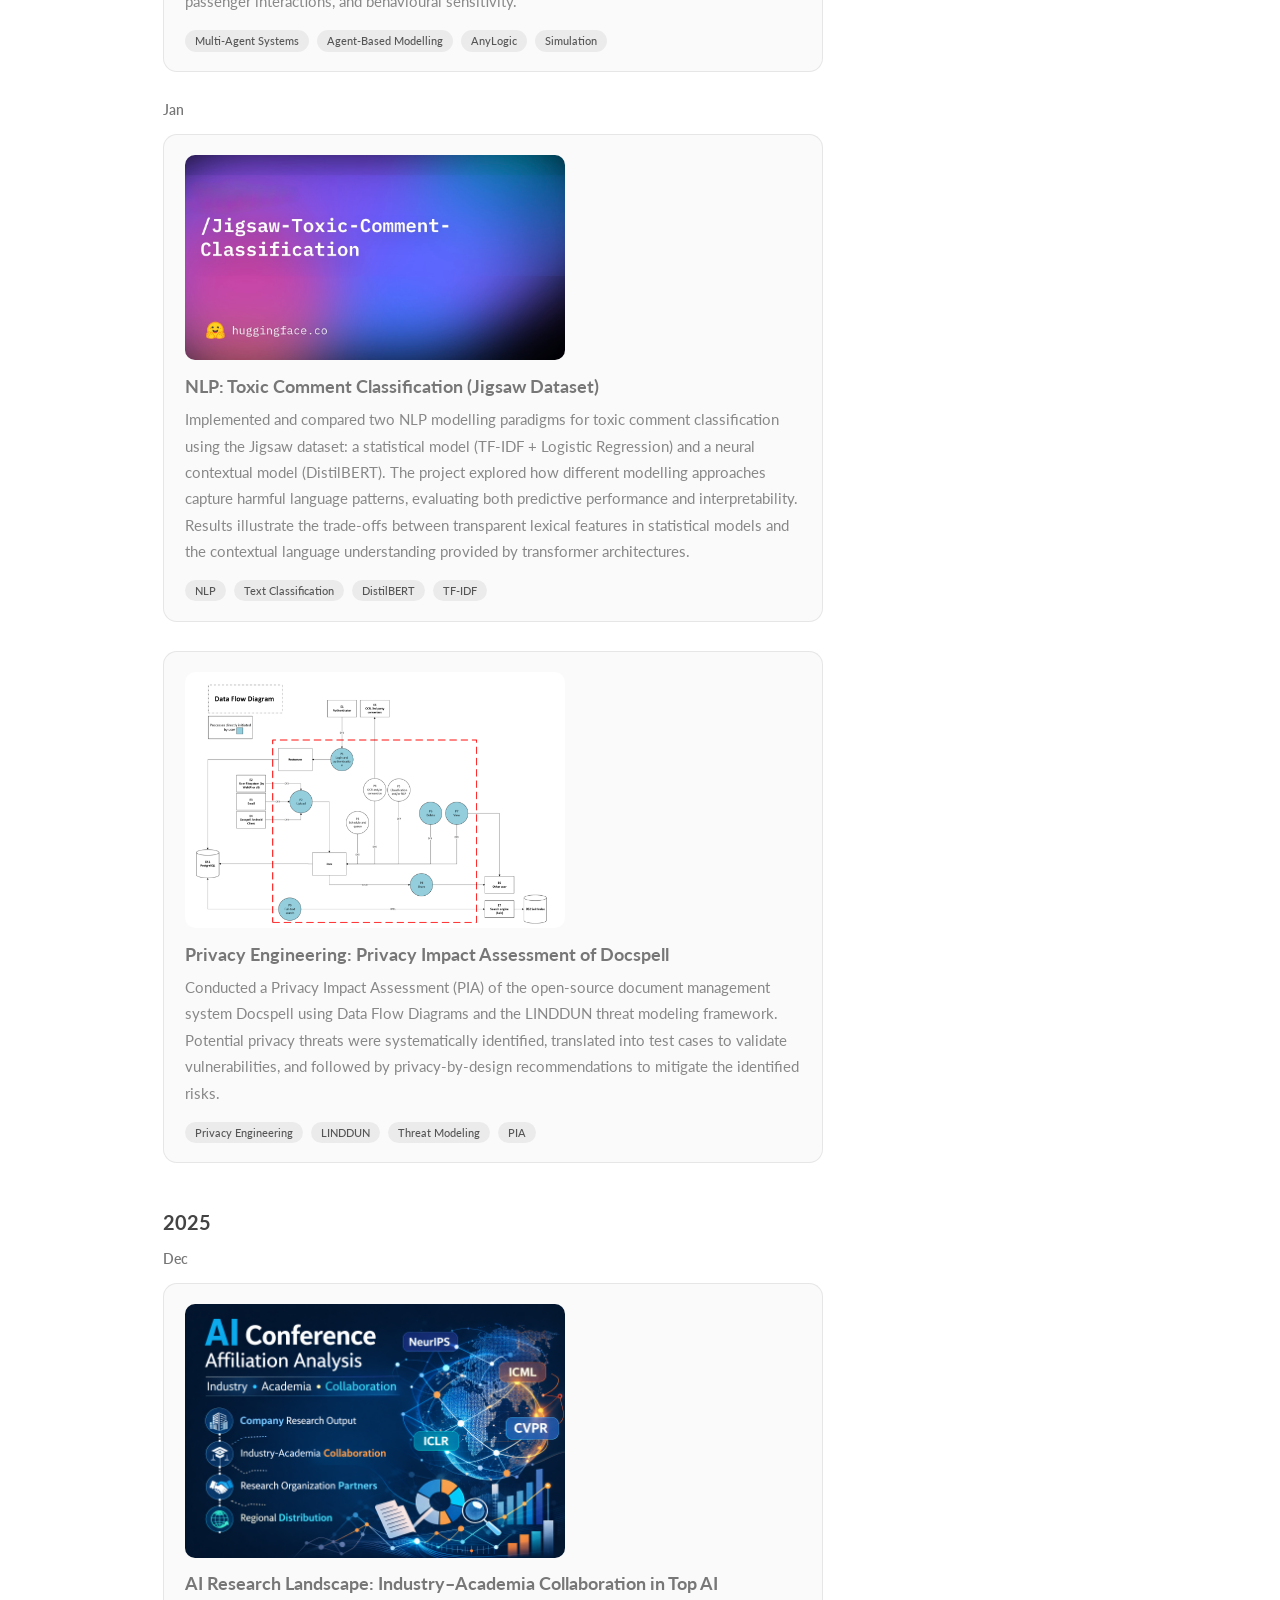
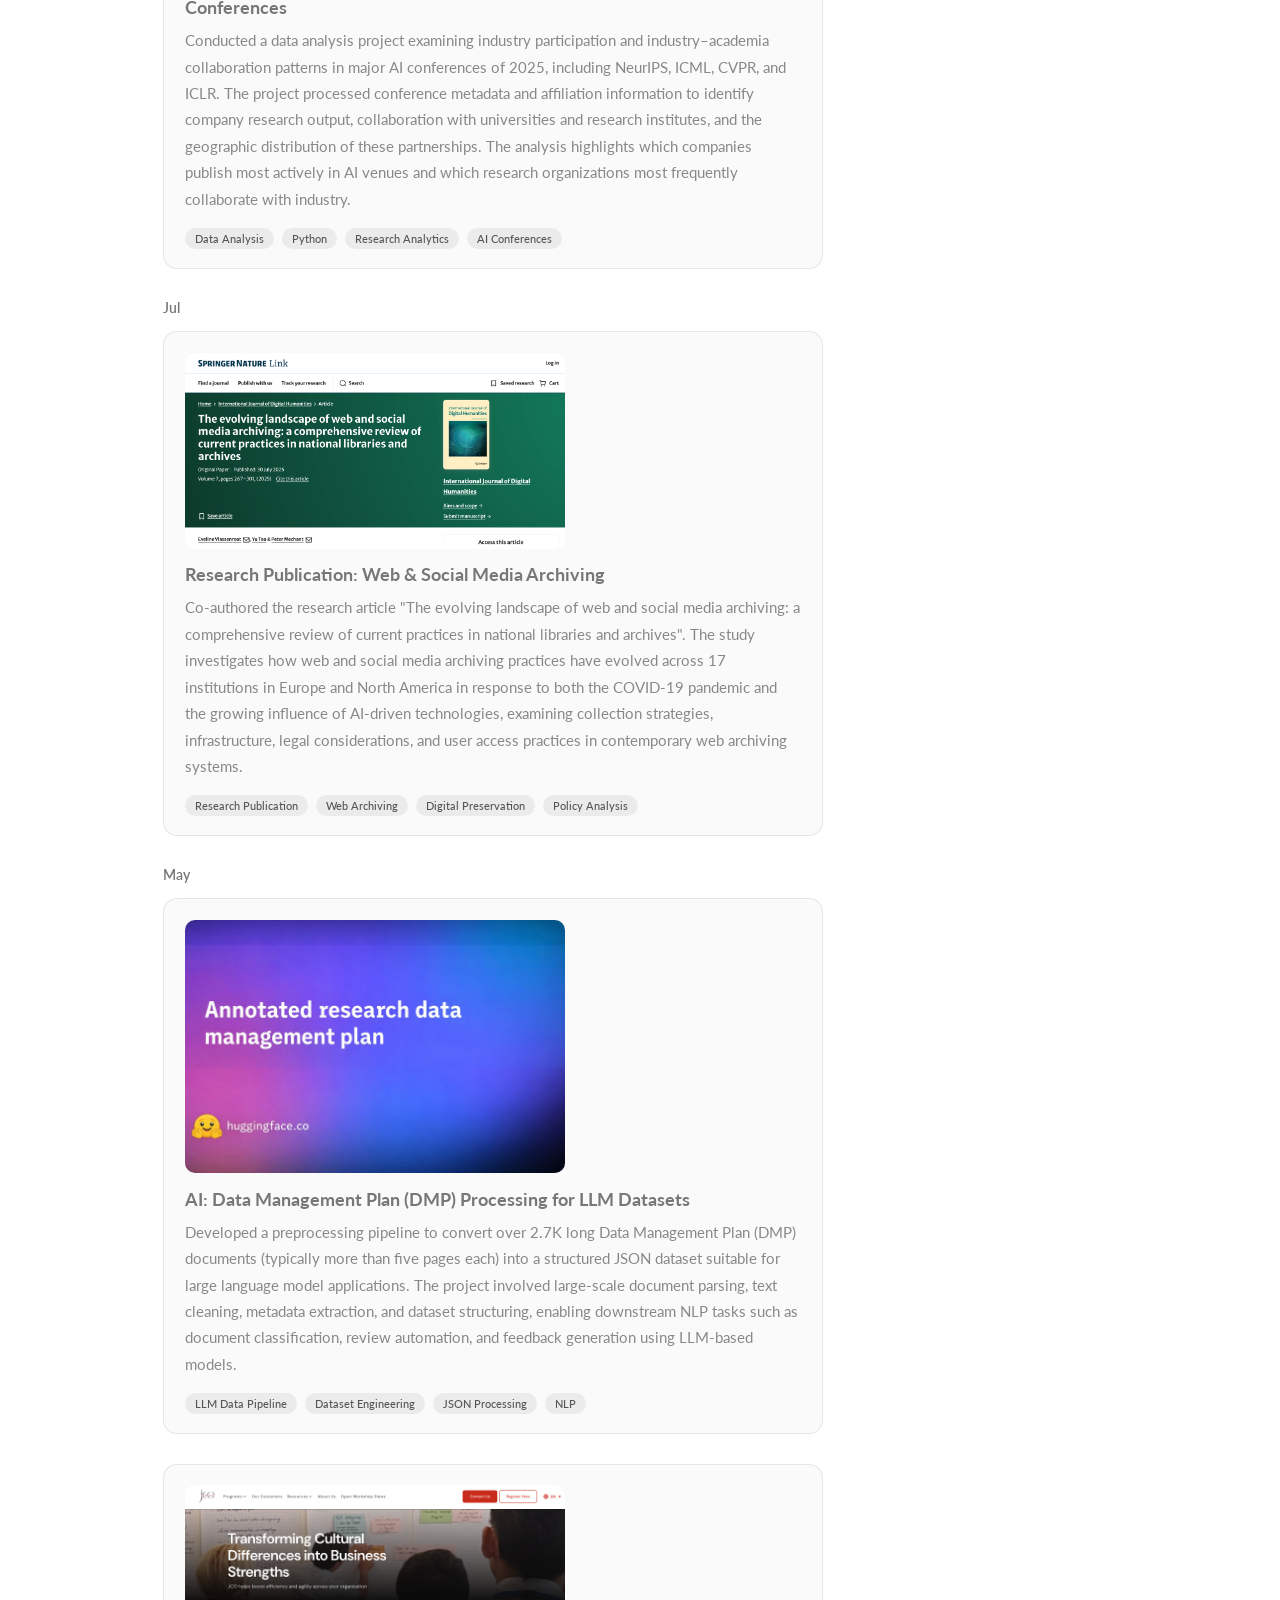
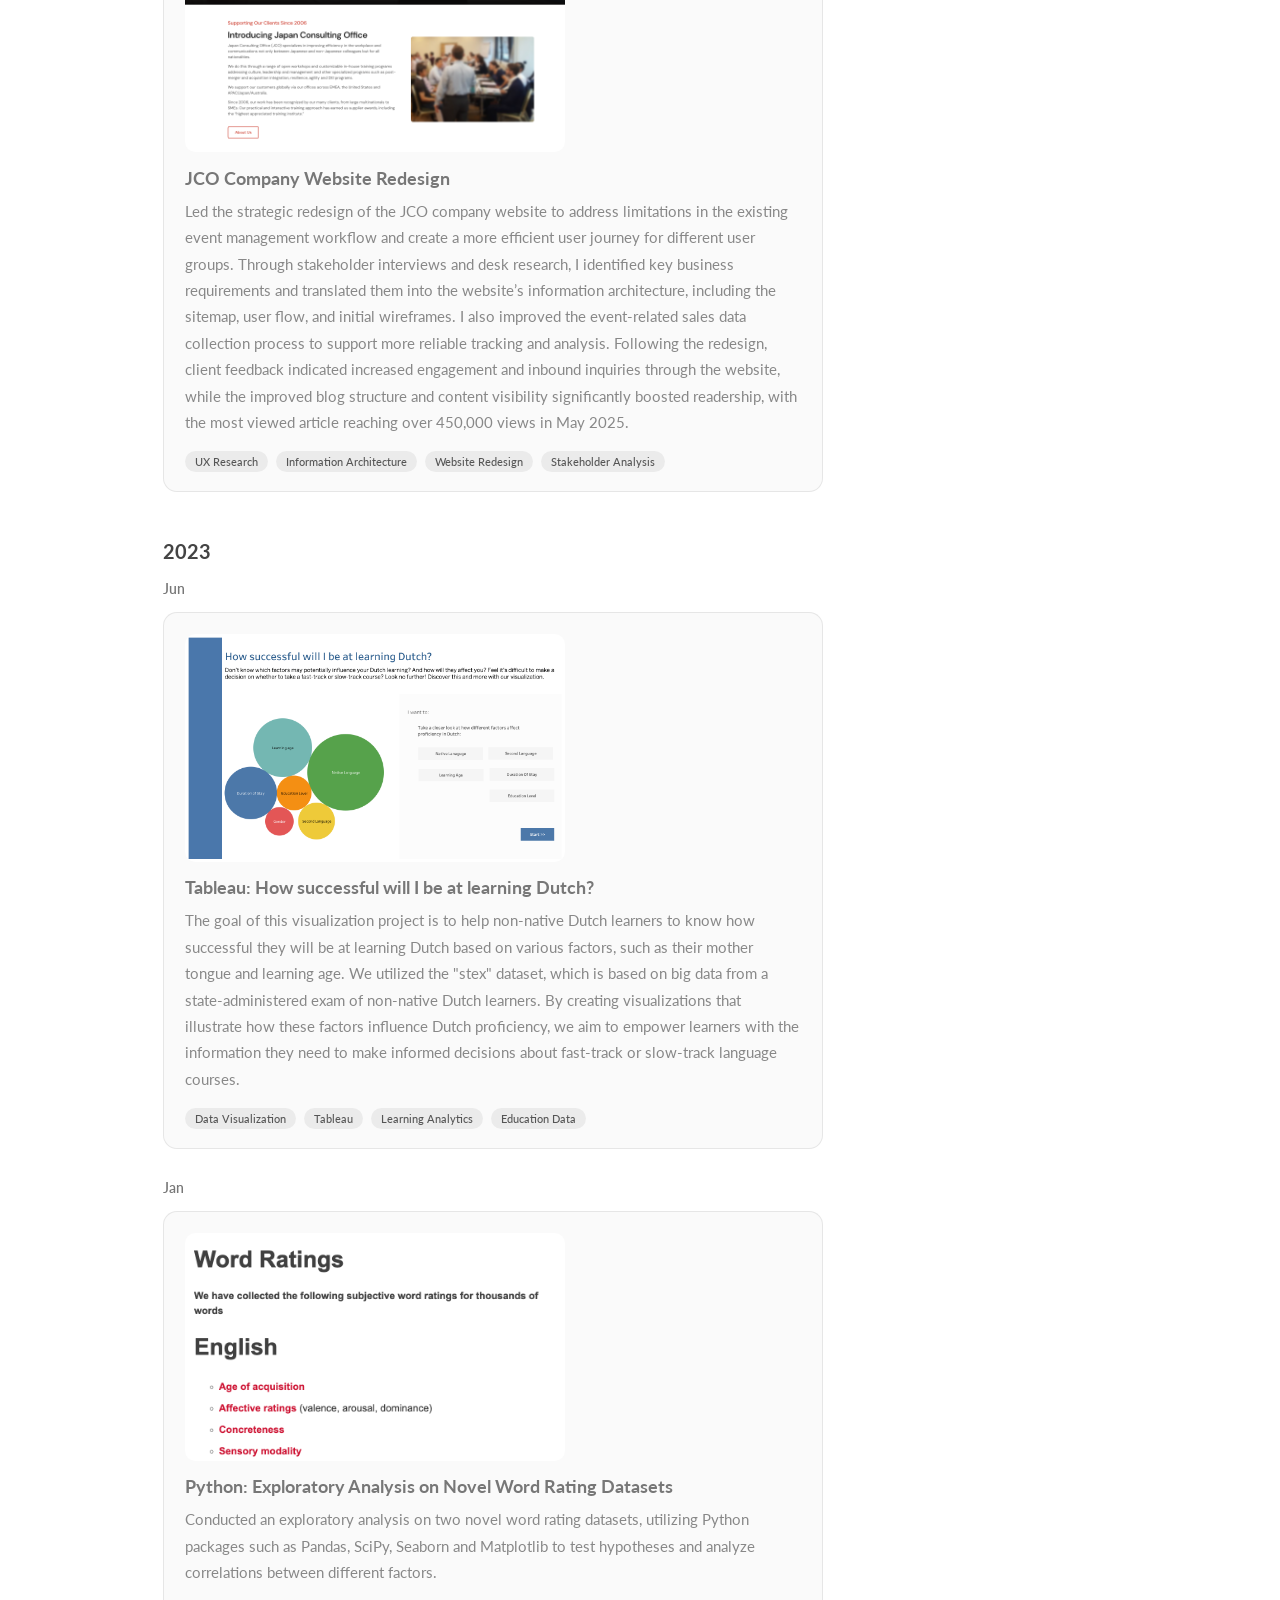
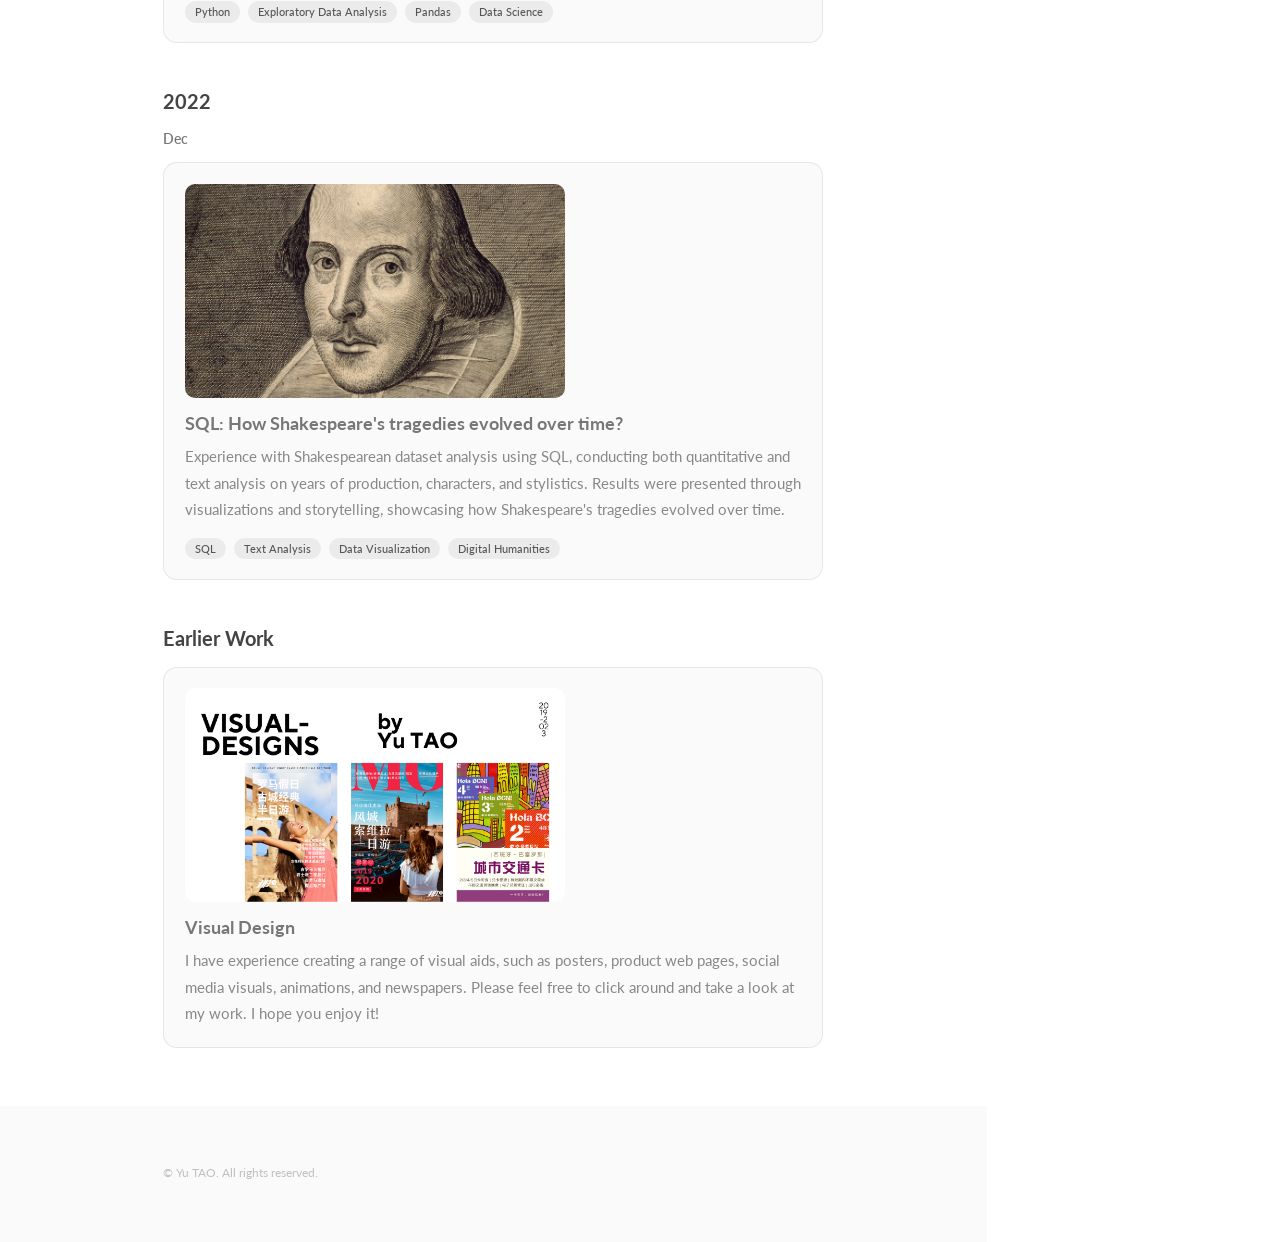
==== commit b51d2d18: "Add files via upload" ====
--- a/index.html
+++ b/index.html
@@ -90,7 +90,7 @@
 
 								<article>
 								<a href="#" class="image">
-								<img src="images/Jigsaw-Toxic-Comment-Classification.jpg" alt="">
+								<img src="images/aircraft-boarding.jpg" alt="">
 								</a>
 
 								<div class="inner">
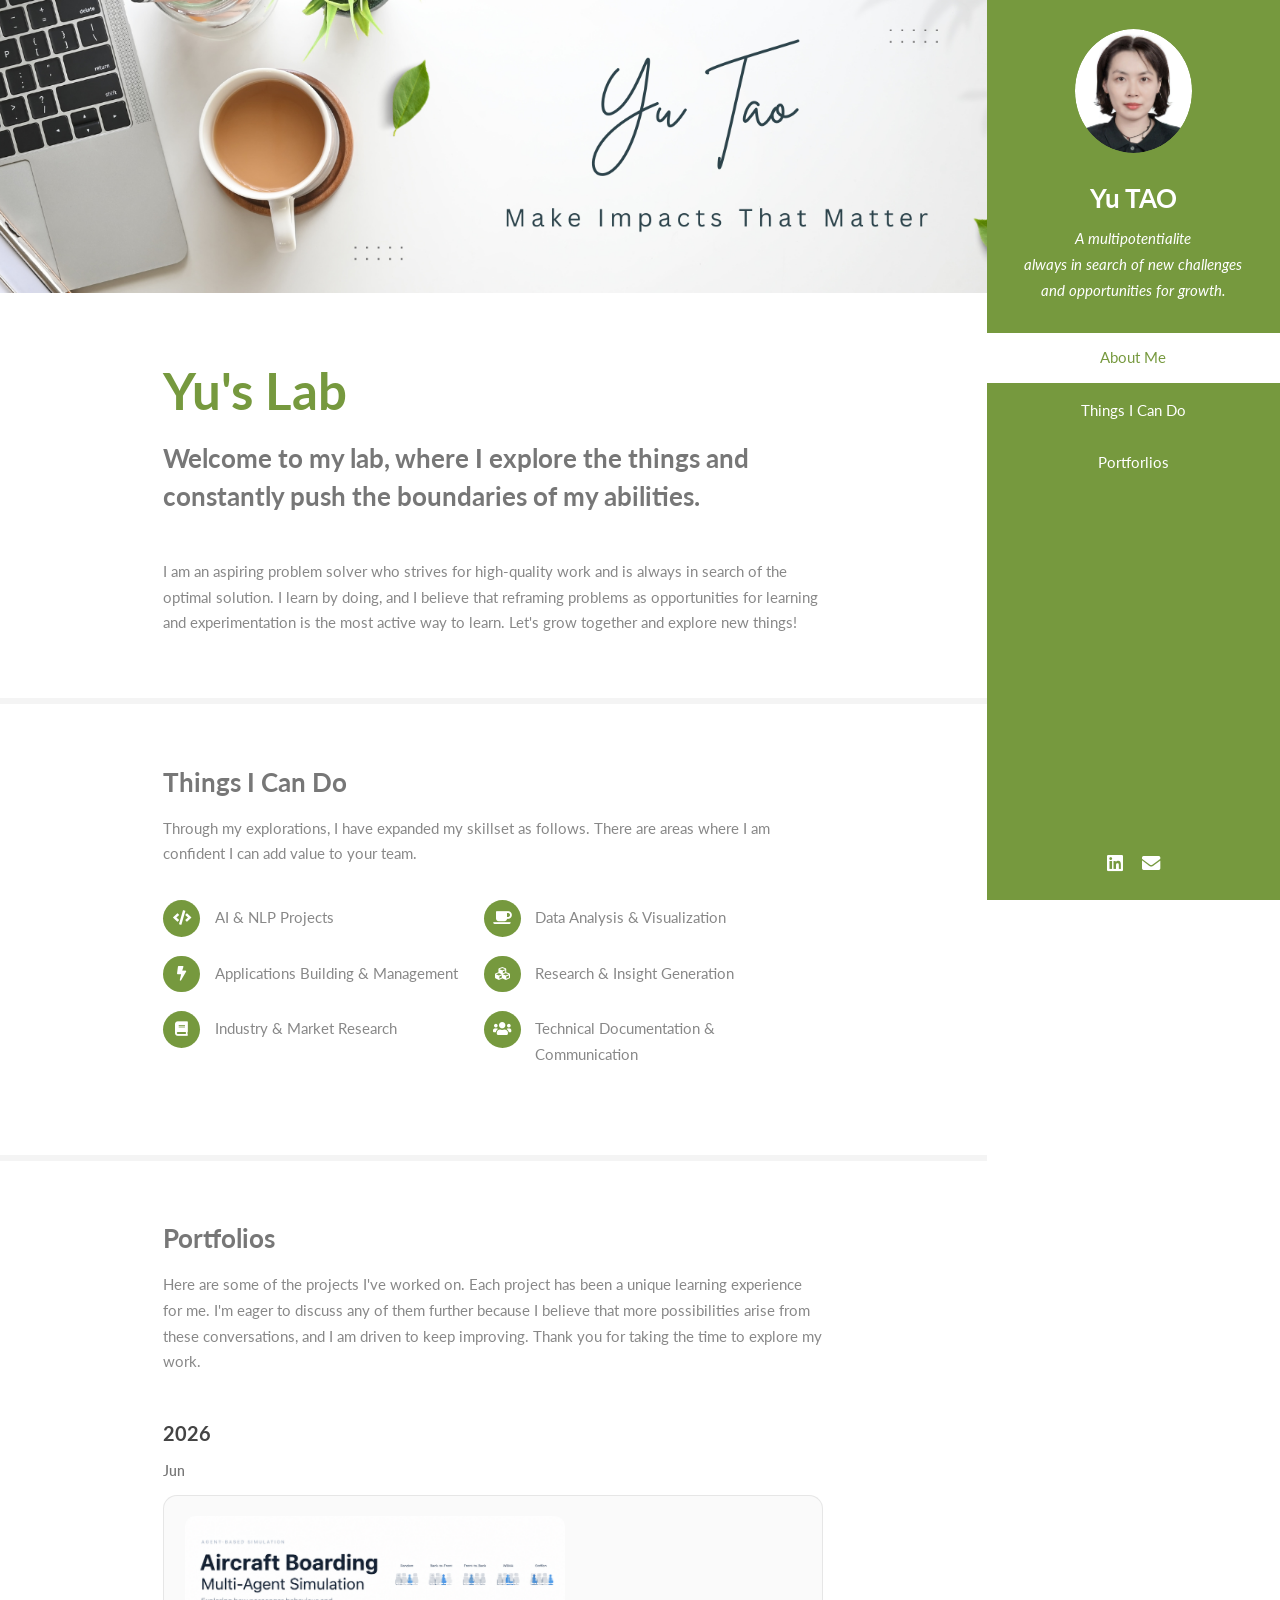
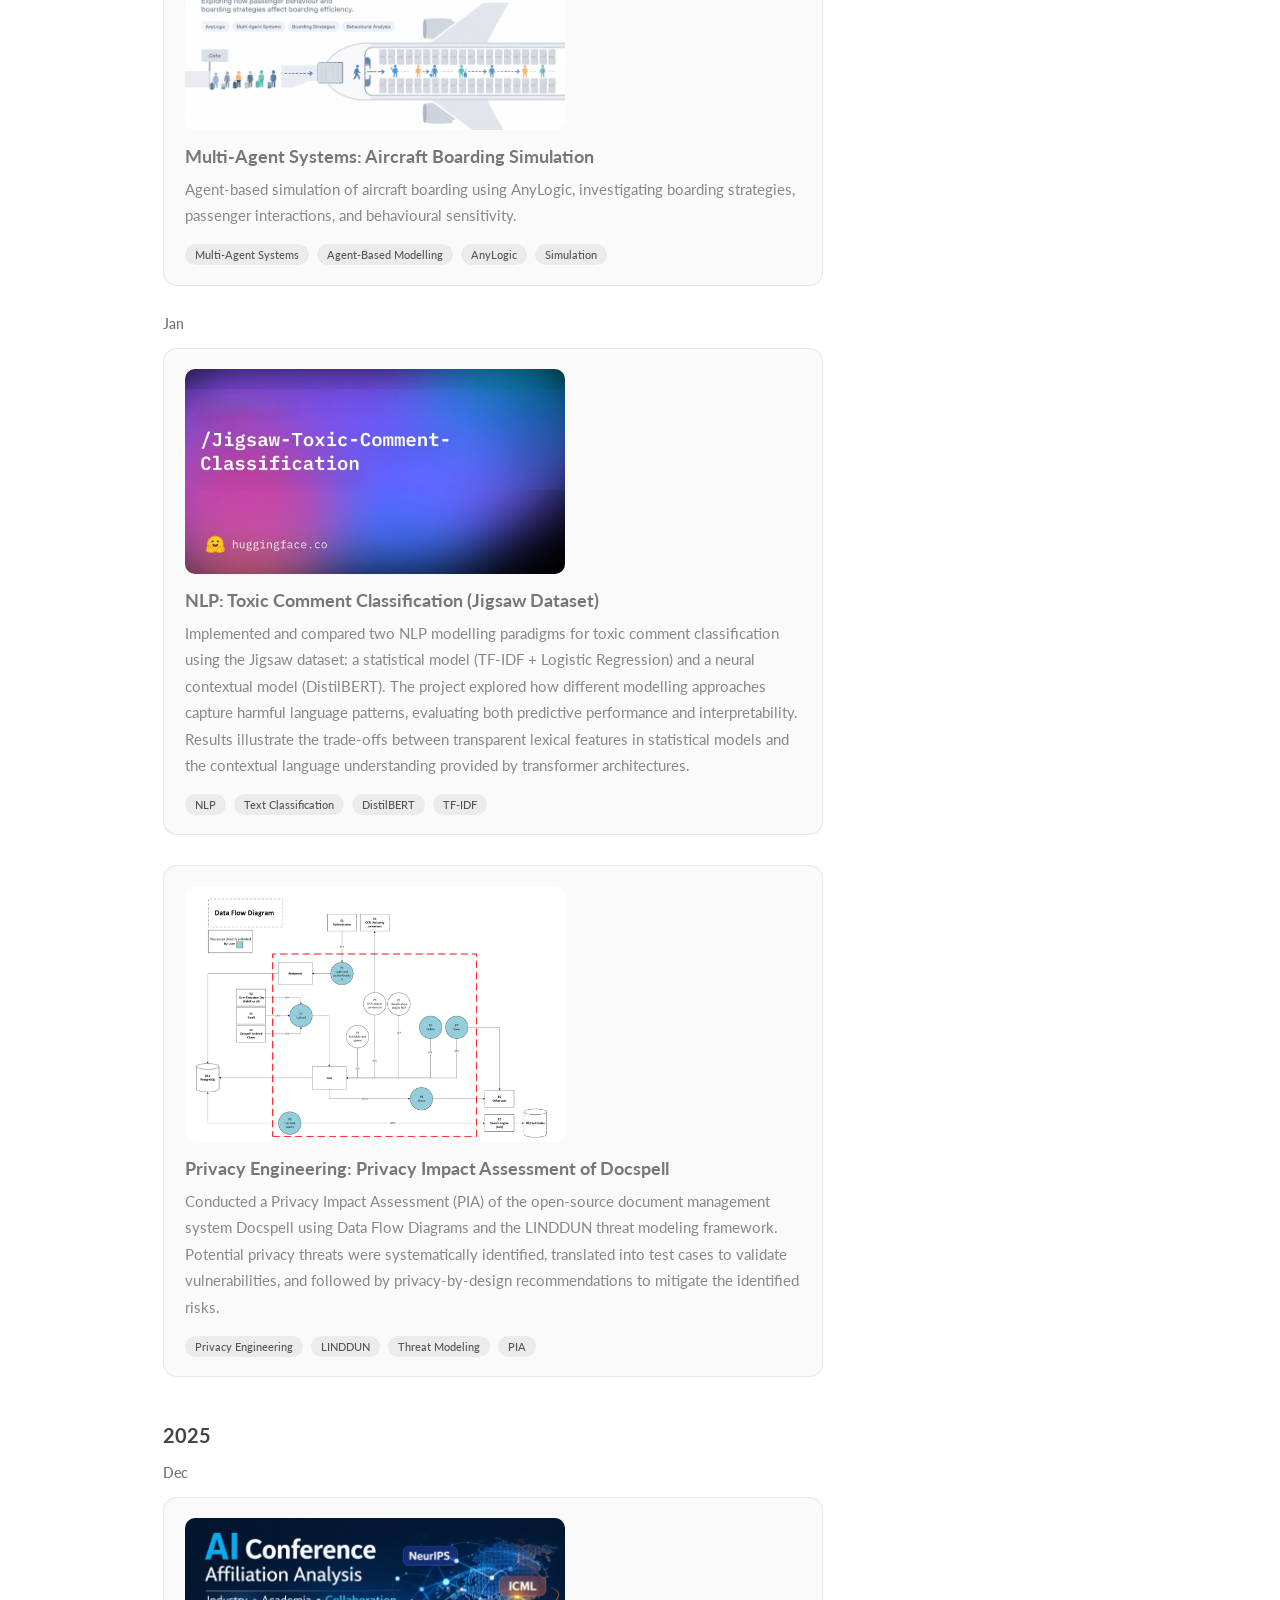
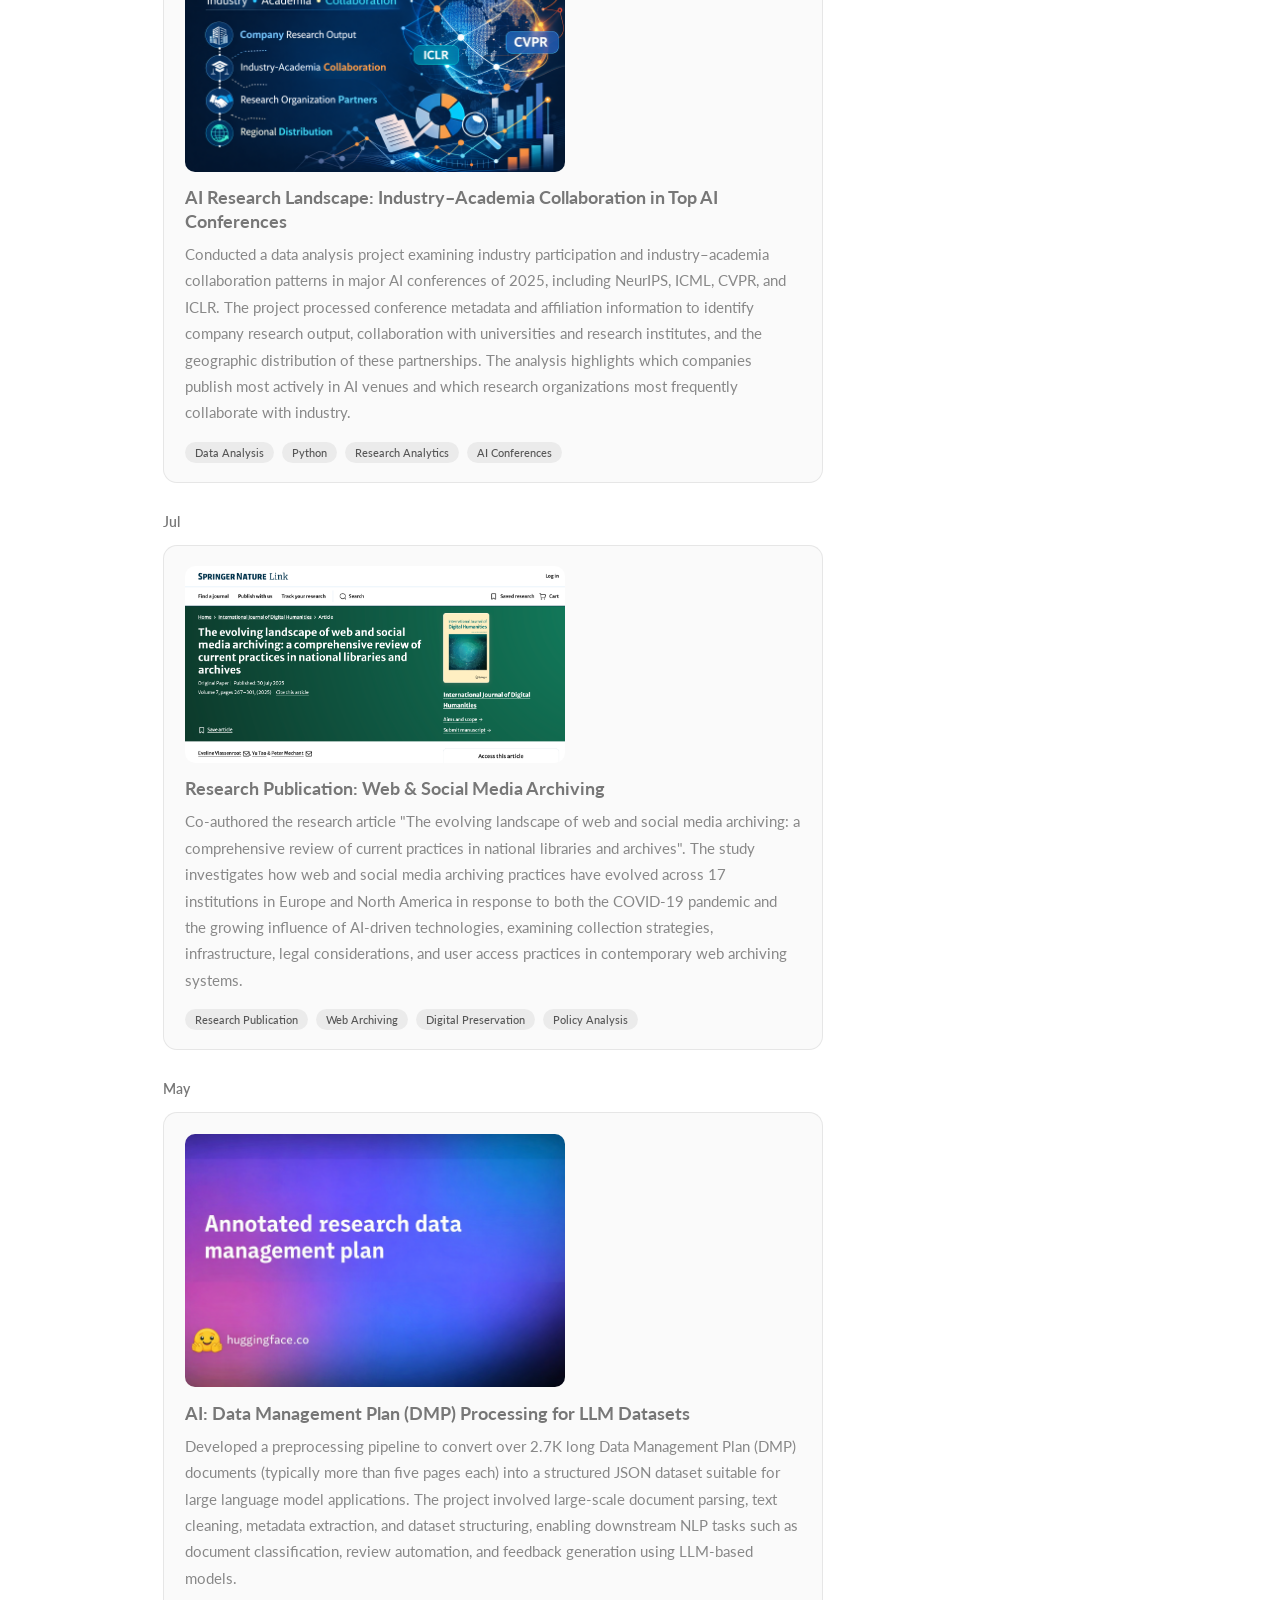
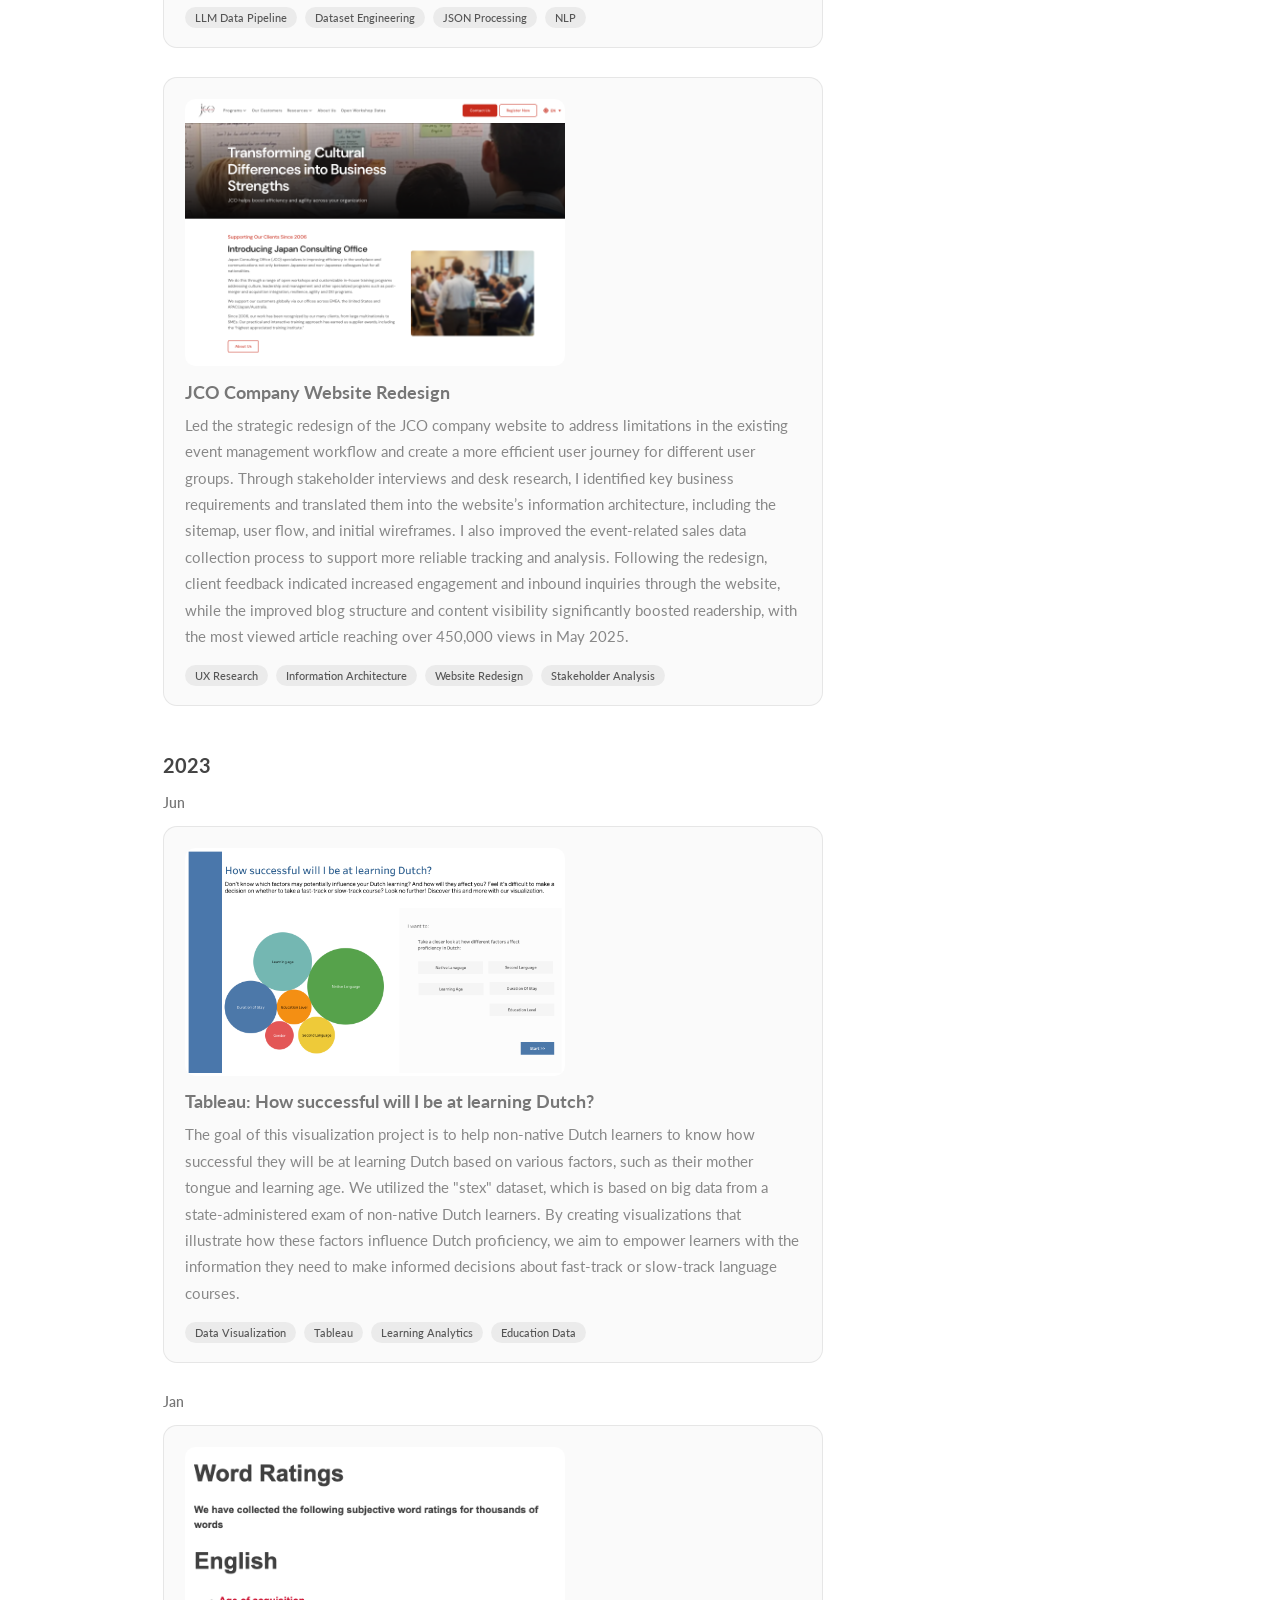
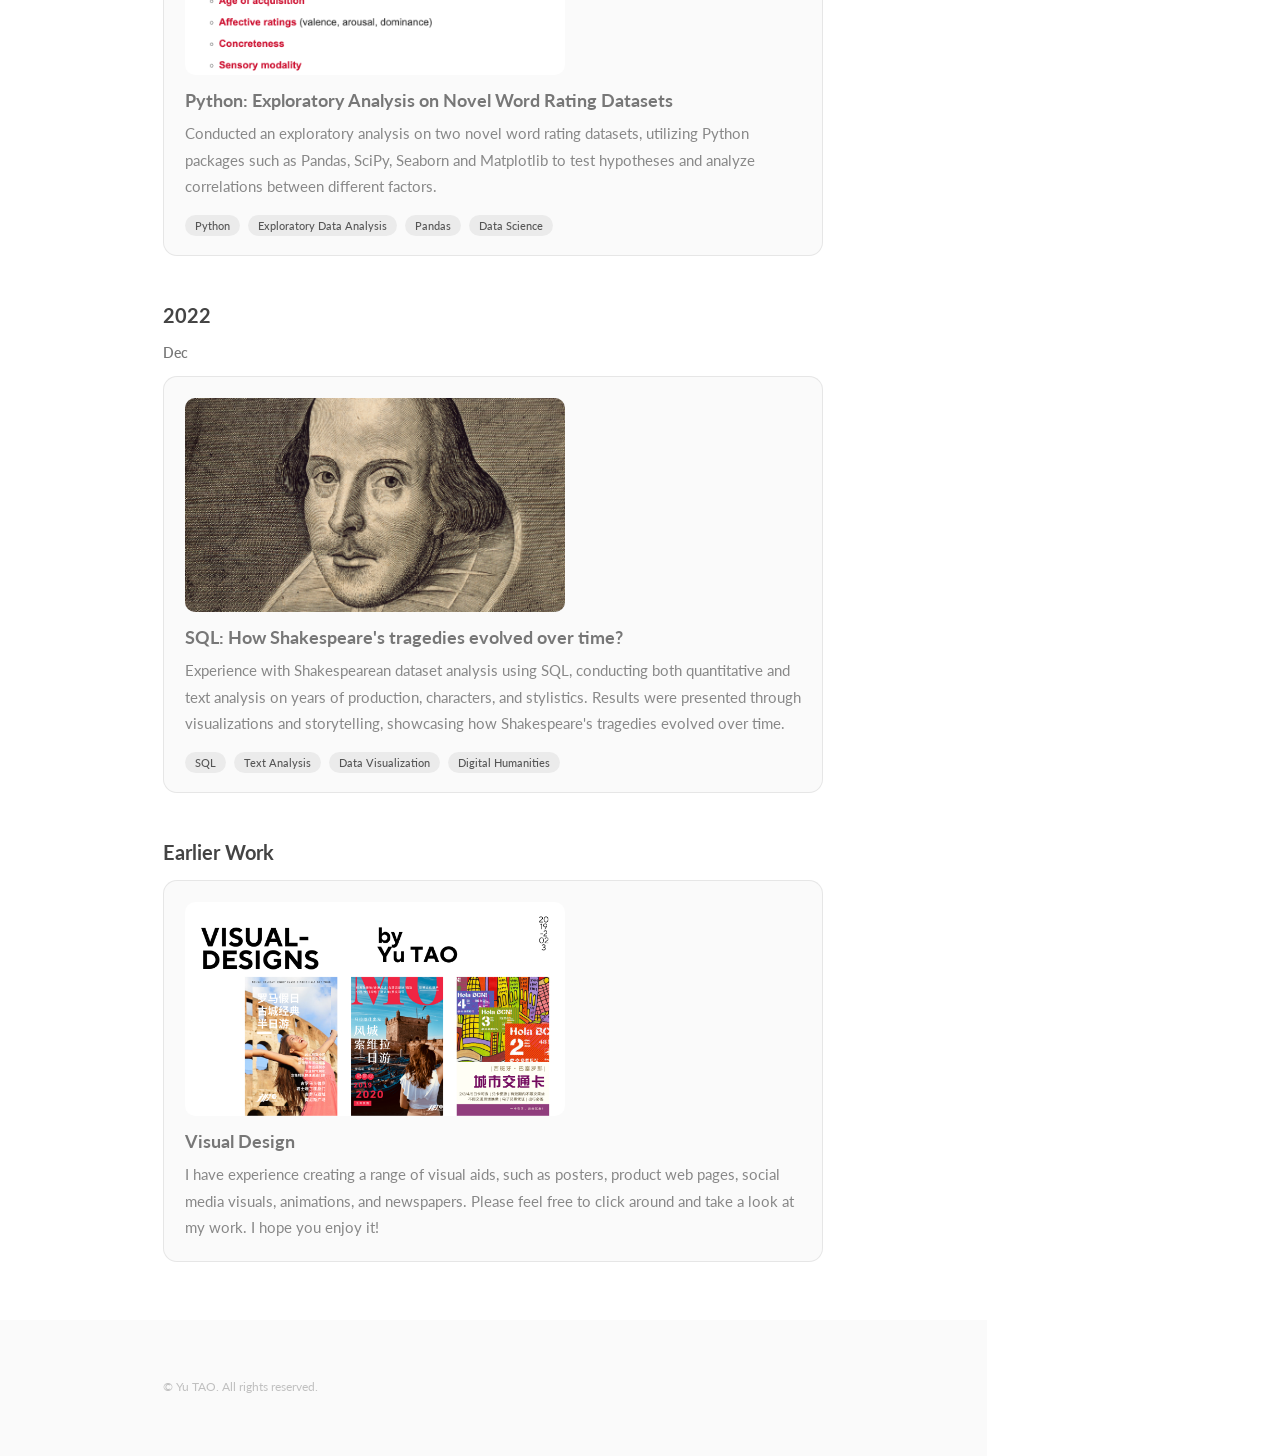
==== commit b50d45ff: "Add files via upload" ====
--- a/index.html
+++ b/index.html
@@ -89,7 +89,7 @@
 								<div class="month-divider">Jun</div>
 
 								<article>
-								<a href="#" class="image">
+								<a href="href="aircraft_boarding_research_showcase.html"" class="image">
 								<img src="images/aircraft-boarding.jpg" alt="">
 								</a>
 
